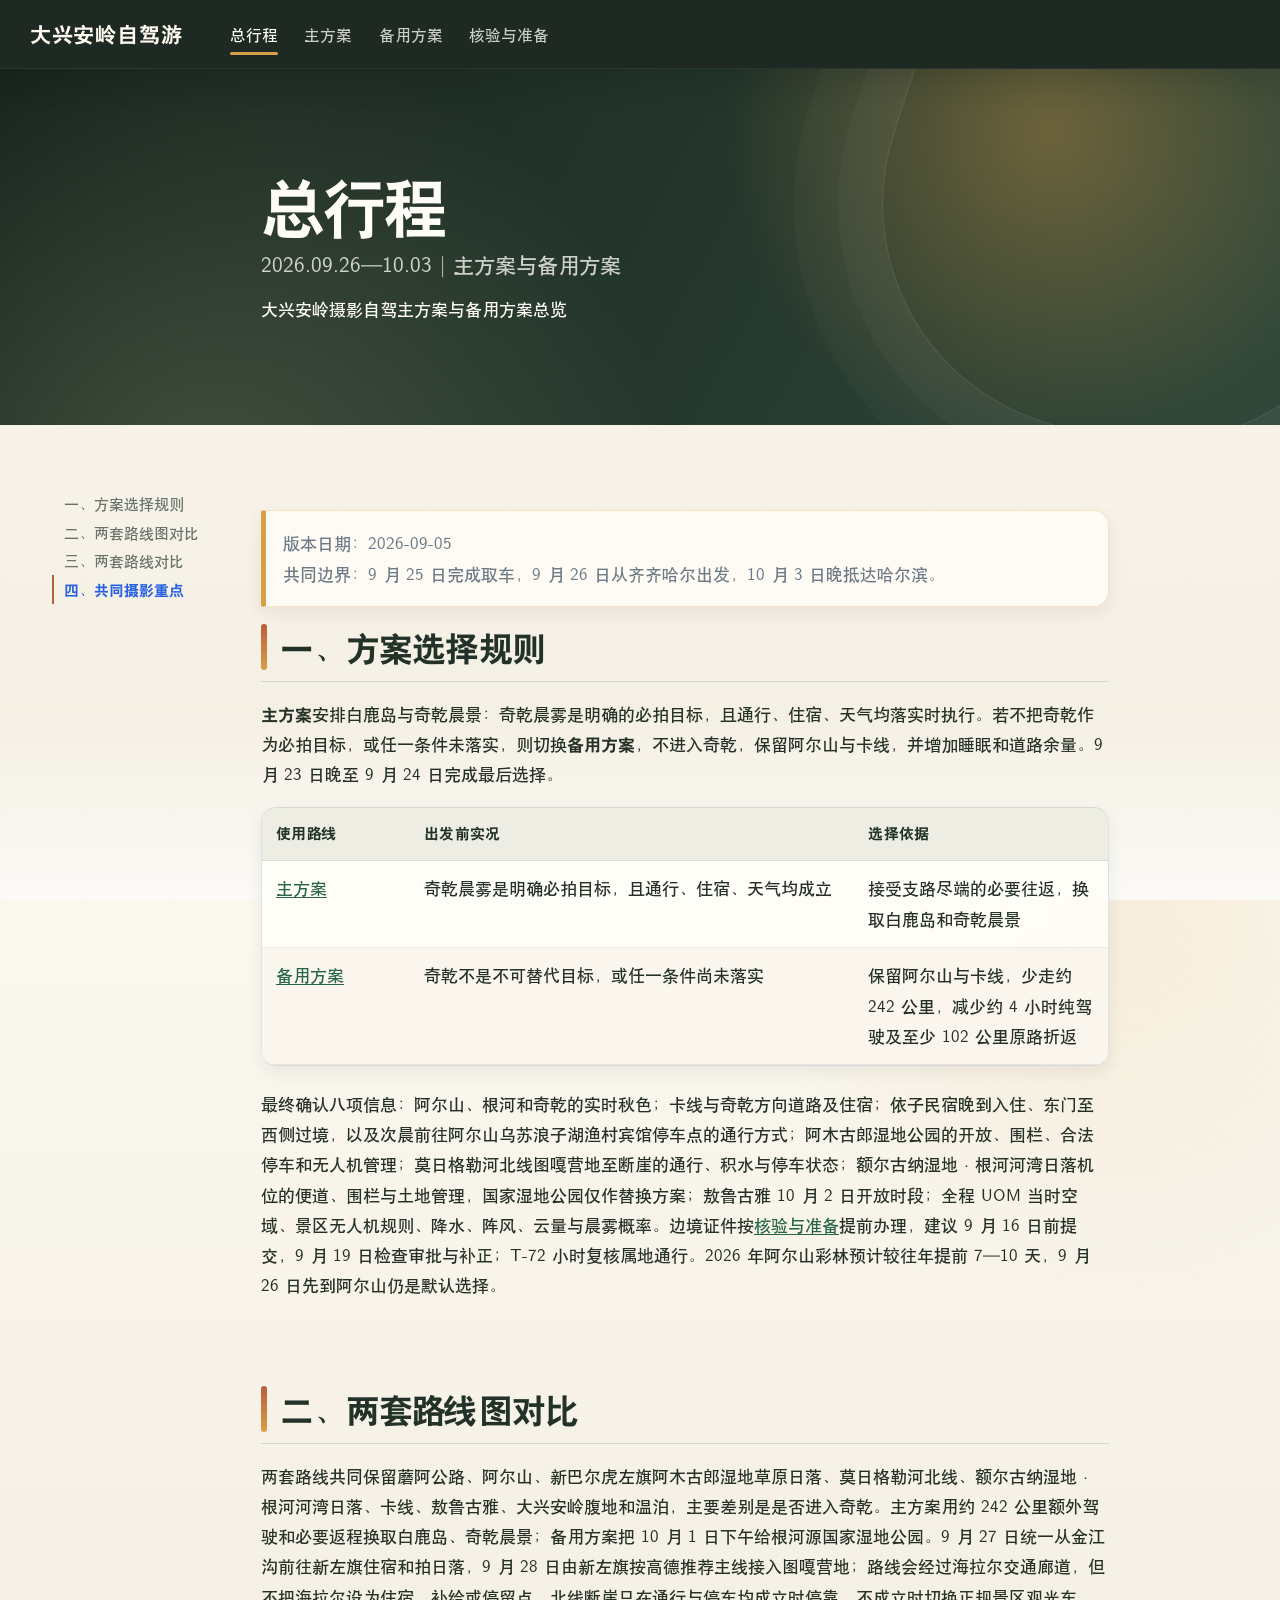
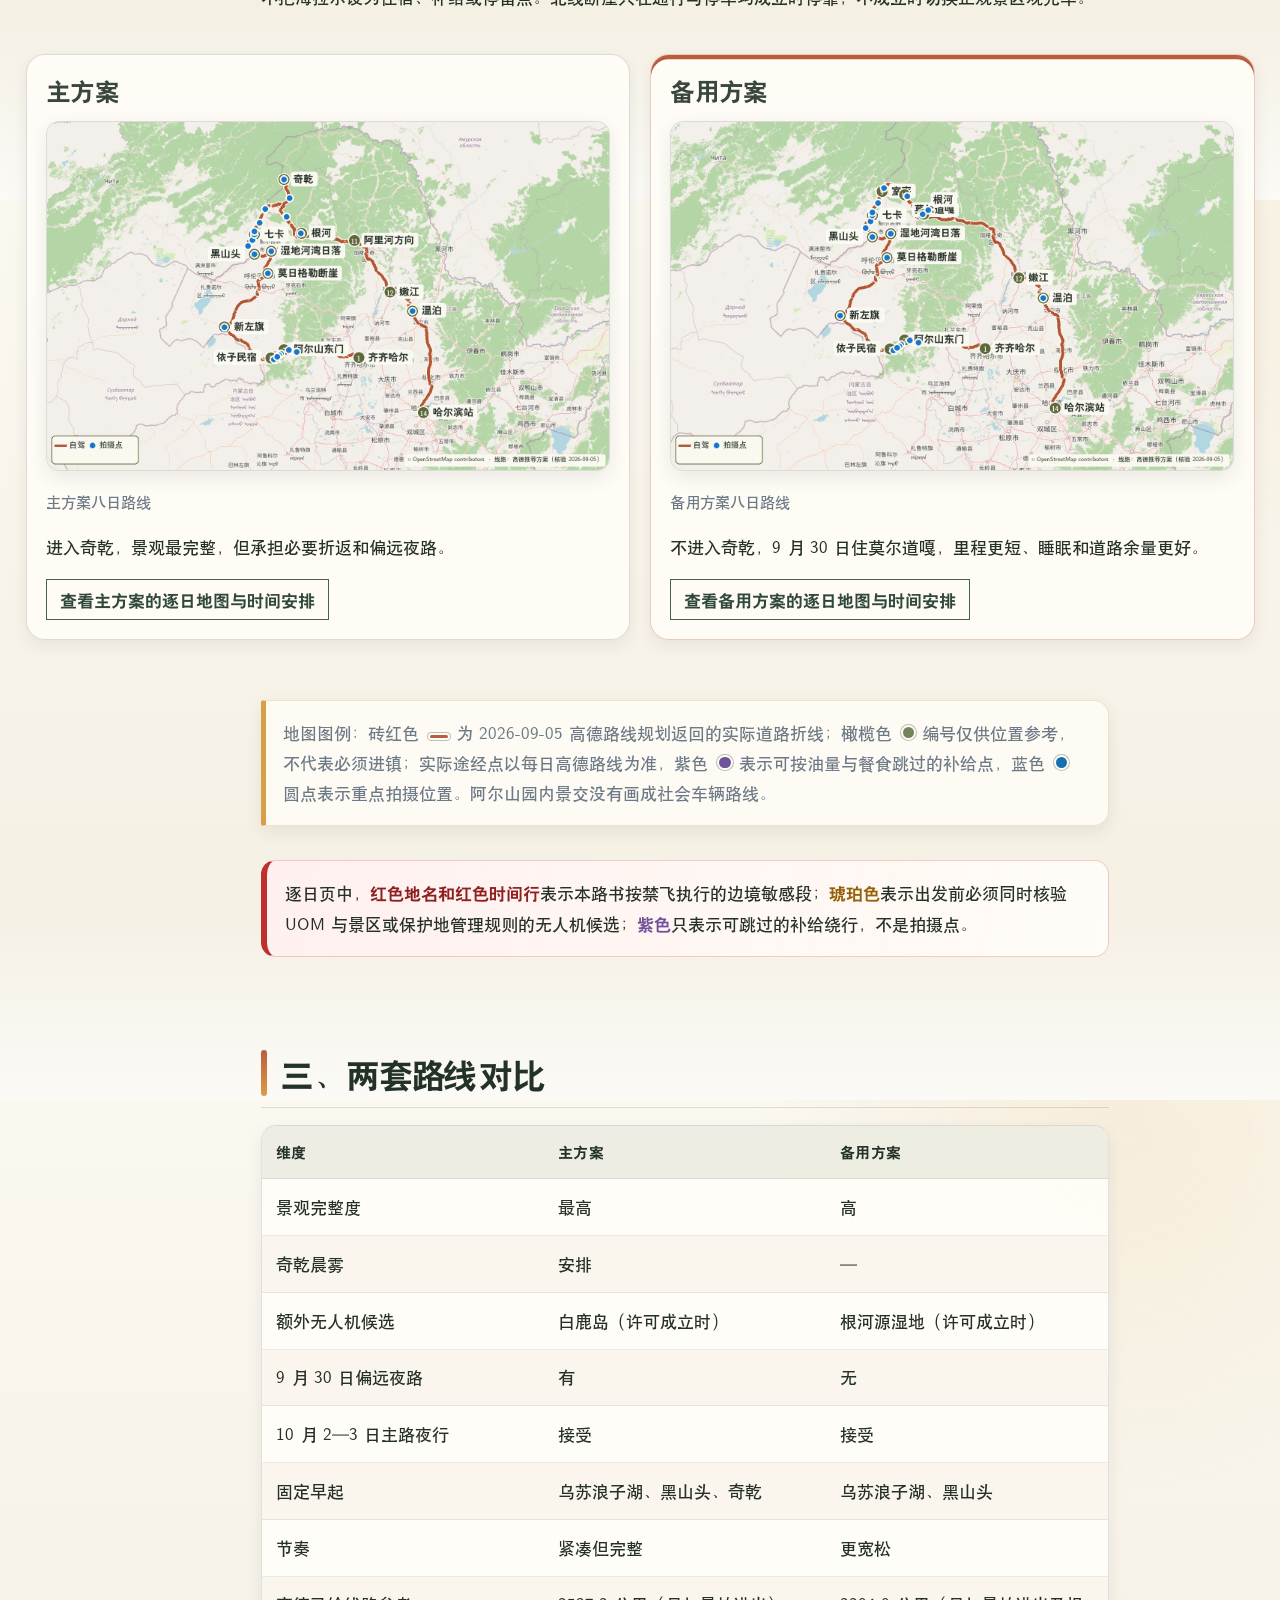
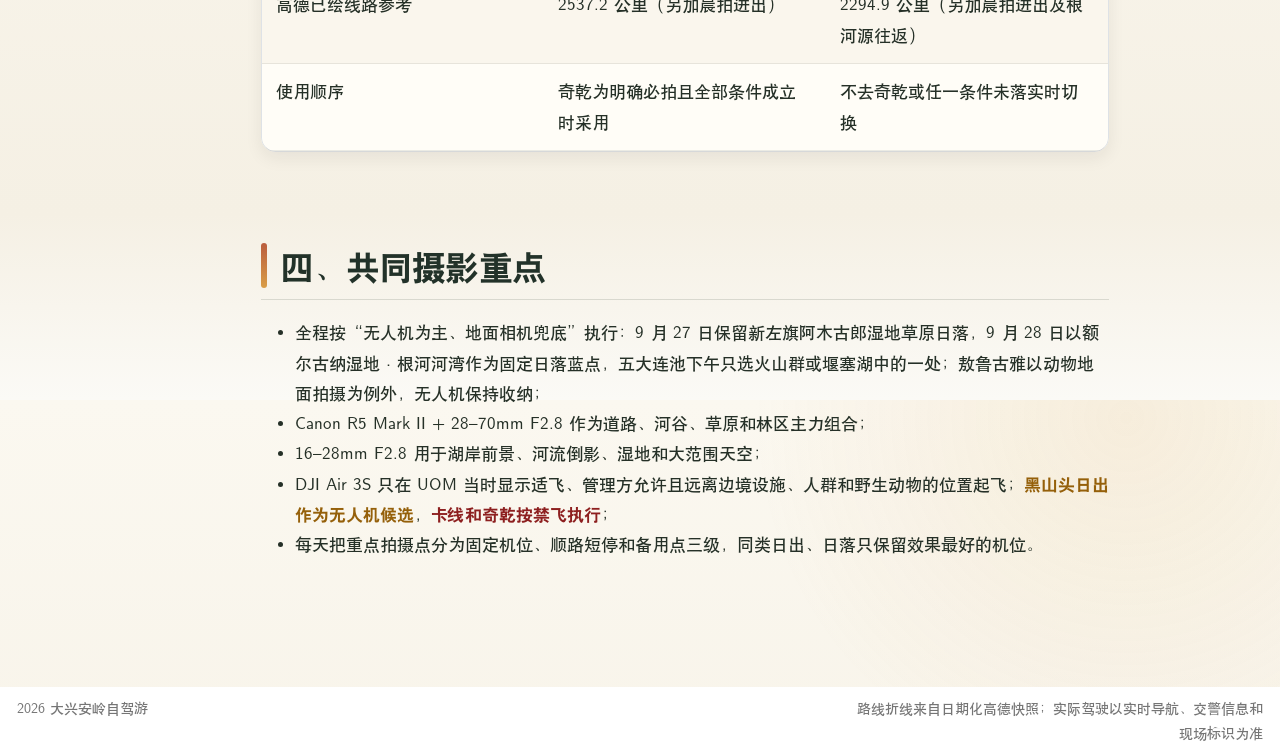
==== index.html @ 59049d79 "Built site for gh-pages" ====
<!DOCTYPE html>
<html xmlns="http://www.w3.org/1999/xhtml" lang="zh-Hans" xml:lang="zh-Hans"><head>

<meta charset="utf-8">
<meta name="generator" content="quarto-1.10.18">

<meta name="viewport" content="width=device-width, initial-scale=1.0, user-scalable=yes">

<meta name="description" content="大兴安岭摄影自驾主方案与备用方案总览">

<title>总行程 – 大兴安岭自驾游</title>
<style>
/* Default styles provided by pandoc.
** See https://pandoc.org/MANUAL.html#variables-for-html for config info.
*/
span.smallcaps{font-variant: small-caps;}
div.columns{display: flex; gap: 1.5em;}
div.column{flex: auto;}
@media screen {
div.columns{gap: min(4vw, 1.5em);}
div.column{overflow-x: auto;}
}
div.hanging-indent{margin-left: 1.5em; text-indent: -1.5em;}
ul.task-list{list-style: none;}
ul.task-list li input[type="checkbox"] {
  width: 0.8em;
  margin: 0 0.8em 0.2em -1em; /* quarto-specific, see https://github.com/quarto-dev/quarto-cli/issues/4556 */ 
  vertical-align: middle;
}
</style>


<script src="site_libs/quarto-nav/quarto-nav.js"></script>
<script src="site_libs/clipboard/clipboard.min.js"></script>
<script src="site_libs/quarto-html/quarto.js" type="module"></script>
<script src="site_libs/quarto-html/tabsets/tabsets.js" type="module"></script>
<script src="site_libs/quarto-html/popper.min.js"></script>
<script src="site_libs/quarto-html/tippy.umd.min.js"></script>
<script src="site_libs/quarto-html/anchor.min.js"></script>
<link href="site_libs/quarto-html/tippy.css" rel="stylesheet">
<link href="site_libs/quarto-html/quarto-syntax-highlighting-64a204ab8560d761af7679ceaba22944.css" rel="stylesheet" id="quarto-text-highlighting-styles">
<script src="site_libs/bootstrap/bootstrap.min.js"></script>
<link href="site_libs/bootstrap/bootstrap-icons.css" rel="stylesheet">
<link href="site_libs/bootstrap/bootstrap-2ed33471b37ec59e775b20449ba690d1.min.css" rel="stylesheet" append-hash="true" id="quarto-bootstrap" data-mode="light">
<script src="site_libs/quarto-contrib/glightbox/glightbox.min.js"></script>
<link href="site_libs/quarto-contrib/glightbox/glightbox.min.css" rel="stylesheet">
<link href="site_libs/quarto-contrib/glightbox/lightbox.css" rel="stylesheet">
<script id="quarto-search-options" type="application/json">{
  "language": {
    "search-no-results-text": "没有结果",
    "search-matching-documents-text": "匹配的文档",
    "search-copy-link-title": "复制搜索链接",
    "search-hide-matches-text": "隐藏其它匹配结果",
    "search-more-match-text": "更多匹配结果",
    "search-more-matches-text": "更多匹配结果",
    "search-clear-button-title": "清除",
    "search-text-placeholder": "",
    "search-detached-cancel-button-title": "取消",
    "search-submit-button-title": "提交",
    "search-label": "搜索"
  }
}</script>
<style>html{ scroll-behavior: smooth; }</style>


<link rel="stylesheet" href="styles.css">
</head>

<body class="floating nav-fixed quarto-light">

<div id="quarto-search-results"></div>
  <header id="quarto-header" class="headroom fixed-top quarto-banner">
    <nav class="navbar navbar-expand-lg " data-bs-theme="dark">
      <div class="navbar-container container-fluid">
      <div class="navbar-brand-container mx-auto">
    <a class="navbar-brand" href="./index.html">
    <span class="navbar-title">大兴安岭自驾游</span>
    </a>
  </div>
          <button class="navbar-toggler" type="button" data-bs-toggle="collapse" data-bs-target="#navbarCollapse" aria-controls="navbarCollapse" role="menu" aria-expanded="false" aria-label="展开或折叠导航栏" onclick="if (window.quartoToggleHeadroom) { window.quartoToggleHeadroom(); }">
  <span class="navbar-toggler-icon"></span>
</button>
          <div class="collapse navbar-collapse" id="navbarCollapse">
            <ul class="navbar-nav navbar-nav-scroll me-auto">
  <li class="nav-item">
    <a class="nav-link active" href="./index.html" aria-current="page"> 
<span class="menu-text">总行程</span></a>
  </li>  
  <li class="nav-item">
    <a class="nav-link" href="./primary.html"> 
<span class="menu-text">主方案</span></a>
  </li>  
  <li class="nav-item">
    <a class="nav-link" href="./option-skip-qiqian.html"> 
<span class="menu-text">备用方案</span></a>
  </li>  
  <li class="nav-item">
    <a class="nav-link" href="./sources.html"> 
<span class="menu-text">核验与准备</span></a>
  </li>  
</ul>
          </div> <!-- /navcollapse -->
            <div class="quarto-navbar-tools">
</div>
      </div> <!-- /container-fluid -->
    </nav>
</header>
<!-- content -->
<header id="title-block-header" class="quarto-title-block default toc-left page-columns page-full">
  <div class="quarto-title-banner page-columns page-full">
    <div class="quarto-title column-body">
      <h1 class="title">总行程</h1>
            <p class="subtitle lead">2026.09.26—10.03｜主方案与备用方案</p>
                  <div>
        <div class="description">
          大兴安岭摄影自驾主方案与备用方案总览
        </div>
      </div>
                </div>
  </div>
    
  
  <div class="quarto-title-meta">

      
    
      
    </div>
    
  
  </header><div id="quarto-content" class="quarto-container page-columns page-rows-contents page-layout-article page-navbar">
<!-- sidebar -->
  <nav id="quarto-sidebar" class="sidebar collapse collapse-horizontal quarto-sidebar-collapse-item sidebar-navigation floating overflow-auto">
    <nav id="TOC" role="doc-toc" class="toc-active">
    <h2 id="toc-title">该页面内容</h2>
   
  <ul class="collapse">
  <li><a href="#一方案选择规则" id="toc-一方案选择规则" class="nav-link active" data-scroll-target="#一方案选择规则">一、方案选择规则</a></li>
  <li><a href="#二两套路线图对比" id="toc-二两套路线图对比" class="nav-link" data-scroll-target="#二两套路线图对比">二、两套路线图对比</a></li>
  <li><a href="#三两套路线对比" id="toc-三两套路线对比" class="nav-link" data-scroll-target="#三两套路线对比">三、两套路线对比</a></li>
  <li><a href="#四共同摄影重点" id="toc-四共同摄影重点" class="nav-link" data-scroll-target="#四共同摄影重点">四、共同摄影重点</a></li>
  </ul>
</nav>
</nav>
<div id="quarto-sidebar-glass" class="quarto-sidebar-collapse-item" data-bs-toggle="collapse" data-bs-target=".quarto-sidebar-collapse-item"></div>
<!-- margin-sidebar -->
    <div id="quarto-margin-sidebar" class="sidebar margin-sidebar zindex-bottom">
    </div>
<!-- main -->
<main class="content quarto-banner-title-block page-columns page-full" id="quarto-document-content">





<blockquote class="blockquote">
<p>版本日期：2026-09-05<br> 共同边界：9 月 25 日完成取车，9 月 26 日从齐齐哈尔出发，10 月 3 日晚抵达哈尔滨。</p>
</blockquote>
<section id="一方案选择规则" class="level2">
<h2 class="anchored" data-anchor-id="一方案选择规则">一、方案选择规则</h2>
<p><strong>主方案</strong>安排白鹿岛与奇乾晨景：奇乾晨雾是明确的必拍目标，且通行、住宿、天气均落实时执行。若不把奇乾作为必拍目标，或任一条件未落实，则切换<strong>备用方案</strong>，不进入奇乾，保留阿尔山与卡线，并增加睡眠和道路余量。9 月 23 日晚至 9 月 24 日完成最后选择。</p>
<div class="table-scroll compact-scroll" aria-label="窄屏以卡片显示的表格" tabindex="0" role="region">
<table class="caption-top table">
<thead>
<tr class="header">
<th>使用路线</th>
<th>出发前实况</th>
<th>选择依据</th>
</tr>
</thead>
<tbody>
<tr class="odd">
<td><div class="cell-label" aria-hidden="true">
使用路线
</div>
<div class="cell-content">
<a href="./primary.html">主方案</a>
</div></td>
<td><div class="cell-label" aria-hidden="true">
出发前实况
</div>
<div class="cell-content">
奇乾晨雾是明确必拍目标，且通行、住宿、天气均成立
</div></td>
<td><div class="cell-label" aria-hidden="true">
选择依据
</div>
<div class="cell-content">
接受支路尽端的必要往返，换取白鹿岛和奇乾晨景
</div></td>
</tr>
<tr class="even">
<td><div class="cell-label" aria-hidden="true">
使用路线
</div>
<div class="cell-content">
<a href="./option-skip-qiqian.html">备用方案</a>
</div></td>
<td><div class="cell-label" aria-hidden="true">
出发前实况
</div>
<div class="cell-content">
奇乾不是不可替代目标，或任一条件尚未落实
</div></td>
<td><div class="cell-label" aria-hidden="true">
选择依据
</div>
<div class="cell-content">
保留阿尔山与卡线，少走约 242 公里，减少约 4 小时纯驾驶及至少 102 公里原路折返
</div></td>
</tr>
</tbody>
</table>
</div>
<p>最终确认八项信息：阿尔山、根河和奇乾的实时秋色；卡线与奇乾方向道路及住宿；依子民宿晚到入住、东门至西侧过境，以及次晨前往阿尔山乌苏浪子湖渔村宾馆停车点的通行方式；阿木古郎湿地公园的开放、围栏、合法停车和无人机管理；莫日格勒河北线图嘎营地至断崖的通行、积水与停车状态；额尔古纳湿地·根河河湾日落机位的便道、围栏与土地管理，国家湿地公园仅作替换方案；敖鲁古雅 10 月 2 日开放时段；全程 UOM 当时空域、景区无人机规则、降水、阵风、云量与晨雾概率。边境证件按<a href="./sources.html#permits">核验与准备</a>提前办理，建议 9 月 16 日前提交，9 月 19 日检查审批与补正；T-72 小时复核属地通行。2026 年阿尔山彩林预计较往年提前 7—10 天，9 月 26 日先到阿尔山仍是默认选择。</p>
</section>
<section id="二两套路线图对比" class="level2 page-columns page-full">
<h2 class="anchored" data-anchor-id="二两套路线图对比">二、两套路线图对比</h2>
<p>两套路线共同保留蘑阿公路、阿尔山、新巴尔虎左旗阿木古郎湿地草原日落、莫日格勒河北线、额尔古纳湿地·根河河湾日落、卡线、敖鲁古雅、大兴安岭腹地和温泊，主要差别是是否进入奇乾。主方案用约 242 公里额外驾驶和必要返程换取白鹿岛、奇乾晨景；备用方案把 10 月 1 日下午给根河源国家湿地公园。9 月 27 日统一从金江沟前往新左旗住宿和拍日落，9 月 28 日由新左旗按高德推荐主线接入图嘎营地；路线会经过海拉尔交通廊道，但不把海拉尔设为住宿、补给或停留点。北线断崖只在通行与停车均成立时停靠，不成立时切换正规景区观光车。</p>
<div class="route-comparison column-page">
<section id="主方案" class="level3 route-card">
<h3 class="anchored" data-anchor-id="主方案">主方案</h3>
<div class="quarto-figure quarto-figure-center">
<figure class="figure">
<p><a href="figures/maps/overview.webp" class="lightbox" data-gallery="quarto-lightbox-gallery-1" title="主方案八日路线"><img src="figures/maps/overview.webp" class="route-map img-fluid figure-img" loading="eager" fetchpriority="high" alt="从齐齐哈尔经蘑阿公路、阿尔山、卡线、奇乾、根河和五大连池到哈尔滨的主方案地图"></a></p>
<figcaption>主方案八日路线</figcaption>
</figure>
</div>
<p>进入奇乾，景观最完整，但承担必要折返和偏远夜路。</p>
<p><a href="./primary.html" class="btn btn-outline-primary">查看主方案的逐日地图与时间安排</a></p>
</section>
<section id="备用方案" class="level3 route-card">
<h3 class="anchored" data-anchor-id="备用方案">备用方案</h3>
<div class="quarto-figure quarto-figure-center">
<figure class="figure">
<p><a href="figures/maps/skip_overview.webp" class="lightbox" data-gallery="quarto-lightbox-gallery-2" title="备用方案八日路线"><img src="figures/maps/skip_overview.webp" class="route-map img-fluid figure-img" loading="eager" alt="从齐齐哈尔经阿尔山、卡线和莫尔道嘎到根河、五大连池及哈尔滨的备用方案地图"></a></p>
<figcaption>备用方案八日路线</figcaption>
</figure>
</div>
<p>不进入奇乾，9 月 30 日住莫尔道嘎，里程更短、睡眠和道路余量更好。</p>
<p><a href="./option-skip-qiqian.html" class="btn btn-outline-primary">查看备用方案的逐日地图与时间安排</a></p>
</section>
</div>
<blockquote class="blockquote">
<p>地图图例：砖红色 <span class="legend-swatch legend-route" aria-label="砖红色路线图标"></span> 为 2026-09-05 高德路线规划返回的实际道路折线；橄榄色 <span class="legend-swatch legend-node" aria-label="橄榄色节点图标"></span> 编号仅供位置参考，不代表必须进镇；实际途经点以每日高德路线为准，紫色 <span class="legend-swatch legend-optional" aria-label="紫色可选补给图标"></span> 表示可按油量与餐食跳过的补给点，蓝色 <span class="legend-swatch legend-photo" aria-label="蓝色拍摄点图标"></span> 圆点表示重点拍摄位置。阿尔山园内景交没有画成社会车辆路线。</p>
</blockquote>
<div class="drone-legend">
<p>逐日页中，<span class="drone-no-fly">红色地名和红色时间行</span>表示本路书按禁飞执行的边境敏感段；<span class="drone-check">琥珀色</span>表示出发前必须同时核验 UOM 与景区或保护地管理规则的无人机候选；<span class="optional-stop">紫色</span>只表示可跳过的补给绕行，不是拍摄点。</p>
</div>
</section>
<section id="三两套路线对比" class="level2">
<h2 class="anchored" data-anchor-id="三两套路线对比">三、两套路线对比</h2>
<div class="table-scroll compact-scroll" aria-label="窄屏以卡片显示的表格" tabindex="0" role="region">
<table class="caption-top table">
<colgroup>
<col style="width: 33%">
<col style="width: 33%">
<col style="width: 33%">
</colgroup>
<thead>
<tr class="header">
<th>维度</th>
<th>主方案</th>
<th>备用方案</th>
</tr>
</thead>
<tbody>
<tr class="odd">
<td data-label="维度"><div class="cell-label" aria-hidden="true">
维度
</div>
<div class="cell-content">
景观完整度
</div></td>
<td data-label="主方案"><div class="cell-label" aria-hidden="true">
主方案
</div>
<div class="cell-content">
最高
</div></td>
<td data-label="备用方案"><div class="cell-label" aria-hidden="true">
备用方案
</div>
<div class="cell-content">
高
</div></td>
</tr>
<tr class="even">
<td data-label="维度"><div class="cell-label" aria-hidden="true">
维度
</div>
<div class="cell-content">
奇乾晨雾
</div></td>
<td data-label="主方案"><div class="cell-label" aria-hidden="true">
主方案
</div>
<div class="cell-content">
安排
</div></td>
<td data-label="备用方案"><div class="cell-label" aria-hidden="true">
备用方案
</div>
<div class="cell-content">
—
</div></td>
</tr>
<tr class="odd">
<td data-label="维度"><div class="cell-label" aria-hidden="true">
维度
</div>
<div class="cell-content">
额外无人机候选
</div></td>
<td data-label="主方案"><div class="cell-label" aria-hidden="true">
主方案
</div>
<div class="cell-content">
白鹿岛（许可成立时）
</div></td>
<td data-label="备用方案"><div class="cell-label" aria-hidden="true">
备用方案
</div>
<div class="cell-content">
根河源湿地（许可成立时）
</div></td>
</tr>
<tr class="even">
<td data-label="维度"><div class="cell-label" aria-hidden="true">
维度
</div>
<div class="cell-content">
9 月 30 日偏远夜路
</div></td>
<td data-label="主方案"><div class="cell-label" aria-hidden="true">
主方案
</div>
<div class="cell-content">
有
</div></td>
<td data-label="备用方案"><div class="cell-label" aria-hidden="true">
备用方案
</div>
<div class="cell-content">
无
</div></td>
</tr>
<tr class="odd">
<td data-label="维度"><div class="cell-label" aria-hidden="true">
维度
</div>
<div class="cell-content">
10 月 2—3 日主路夜行
</div></td>
<td data-label="主方案"><div class="cell-label" aria-hidden="true">
主方案
</div>
<div class="cell-content">
接受
</div></td>
<td data-label="备用方案"><div class="cell-label" aria-hidden="true">
备用方案
</div>
<div class="cell-content">
接受
</div></td>
</tr>
<tr class="even">
<td data-label="维度"><div class="cell-label" aria-hidden="true">
维度
</div>
<div class="cell-content">
固定早起
</div></td>
<td data-label="主方案"><div class="cell-label" aria-hidden="true">
主方案
</div>
<div class="cell-content">
乌苏浪子湖、黑山头、奇乾
</div></td>
<td data-label="备用方案"><div class="cell-label" aria-hidden="true">
备用方案
</div>
<div class="cell-content">
乌苏浪子湖、黑山头
</div></td>
</tr>
<tr class="odd">
<td data-label="维度"><div class="cell-label" aria-hidden="true">
维度
</div>
<div class="cell-content">
节奏
</div></td>
<td data-label="主方案"><div class="cell-label" aria-hidden="true">
主方案
</div>
<div class="cell-content">
紧凑但完整
</div></td>
<td data-label="备用方案"><div class="cell-label" aria-hidden="true">
备用方案
</div>
<div class="cell-content">
更宽松
</div></td>
</tr>
<tr class="even">
<td data-label="维度"><div class="cell-label" aria-hidden="true">
维度
</div>
<div class="cell-content">
高德已绘线路参考
</div></td>
<td data-label="主方案"><div class="cell-label" aria-hidden="true">
主方案
</div>
<div class="cell-content">
2537.2 公里（另加晨拍进出）
</div></td>
<td data-label="备用方案"><div class="cell-label" aria-hidden="true">
备用方案
</div>
<div class="cell-content">
2294.9 公里（另加晨拍进出及根河源往返）
</div></td>
</tr>
<tr class="odd">
<td data-label="维度"><div class="cell-label" aria-hidden="true">
维度
</div>
<div class="cell-content">
使用顺序
</div></td>
<td data-label="主方案"><div class="cell-label" aria-hidden="true">
主方案
</div>
<div class="cell-content">
奇乾为明确必拍且全部条件成立时采用
</div></td>
<td data-label="备用方案"><div class="cell-label" aria-hidden="true">
备用方案
</div>
<div class="cell-content">
不去奇乾或任一条件未落实时切换
</div></td>
</tr>
</tbody>
</table>
</div>
</section>
<section id="四共同摄影重点" class="level2">
<h2 class="anchored" data-anchor-id="四共同摄影重点">四、共同摄影重点</h2>
<ul>
<li>全程按“无人机为主、地面相机兜底”执行：9 月 27 日保留新左旗阿木古郎湿地草原日落，9 月 28 日以额尔古纳湿地·根河河湾作为固定日落蓝点，五大连池下午只选火山群或堰塞湖中的一处；敖鲁古雅以动物地面拍摄为例外，无人机保持收纳；</li>
<li>Canon R5 Mark II + 28–70mm F2.8 作为道路、河谷、草原和林区主力组合；</li>
<li>16–28mm F2.8 用于湖岸前景、河流倒影、湿地和大范围天空；</li>
<li>DJI Air 3S 只在 UOM 当时显示适飞、管理方允许且远离边境设施、人群和野生动物的位置起飞；<span class="drone-check">黑山头日出作为无人机候选</span>，<span class="drone-no-fly">卡线和奇乾按禁飞执行</span>；</li>
<li>每天把重点拍摄点分为固定机位、顺路短停和备用点三级，同类日出、日落只保留效果最好的机位。</li>
</ul>


</section>

<a onclick="window.scrollTo(0, 0); return false;" role="button" id="quarto-back-to-top"><i class="bi bi-arrow-up"></i> 回到顶部</a></main> <!-- /main -->
<script id="quarto-html-after-body" type="application/javascript">
  window.document.addEventListener("DOMContentLoaded", function (event) {
    const icon = "";
    const anchorJS = new window.AnchorJS();
    anchorJS.options = {
      placement: 'right',
      icon: icon
    };
    anchorJS.add('.anchored');
    const isCodeAnnotation = (el) => {
      for (const clz of el.classList) {
        if (clz.startsWith('code-annotation-')) {                     
          return true;
        }
      }
      return false;
    }
    const onCopySuccess = function(e) {
      // button target
      const button = e.trigger;
      // don't keep focus
      button.blur();
      // flash "checked"
      button.classList.add('code-copy-button-checked');
      var currentTitle = button.getAttribute("title");
      button.setAttribute("title", "已复制");
      let tooltip;
      if (window.bootstrap) {
        button.setAttribute("data-bs-toggle", "tooltip");
        button.setAttribute("data-bs-placement", "left");
        button.setAttribute("data-bs-title", "已复制");
        tooltip = new bootstrap.Tooltip(button, 
          { trigger: "manual", 
            customClass: "code-copy-button-tooltip",
            offset: [0, -8]});
        tooltip.show();    
      }
      setTimeout(function() {
        if (tooltip) {
          tooltip.hide();
          button.removeAttribute("data-bs-title");
          button.removeAttribute("data-bs-toggle");
          button.removeAttribute("data-bs-placement");
        }
        button.setAttribute("title", currentTitle);
        button.classList.remove('code-copy-button-checked');
      }, 1000);
      // clear code selection
      e.clearSelection();
    }
    const getTextToCopy = function(trigger) {
      const outerScaffold = trigger.parentElement.cloneNode(true);
      const codeEl = outerScaffold.querySelector('code');
      for (const childEl of codeEl.children) {
        if (isCodeAnnotation(childEl)) {
          childEl.remove();
        }
      }
      return codeEl.innerText;
    }
    const clipboard = new window.ClipboardJS('.code-copy-button:not([data-in-quarto-modal])', {
      text: getTextToCopy
    });
    clipboard.on('success', onCopySuccess);
    if (window.document.getElementById('quarto-embedded-source-code-modal')) {
      const clipboardModal = new window.ClipboardJS('.code-copy-button[data-in-quarto-modal]', {
        text: getTextToCopy,
        container: window.document.getElementById('quarto-embedded-source-code-modal')
      });
      clipboardModal.on('success', onCopySuccess);
    }
      var localhostRegex = new RegExp(/^(?:http|https):\/\/localhost\:?[0-9]*\//);
      var mailtoRegex = new RegExp(/^mailto:/);
        var filterRegex = new RegExp("https:\/\/aliosvictor\.github\.io\/dongbei-roadbook\/");
      var isInternal = (href) => {
          return filterRegex.test(href) || localhostRegex.test(href) || mailtoRegex.test(href);
      }
      // Inspect non-navigation links and adorn them if external
     var links = window.document.querySelectorAll('a[href]:not(.nav-link):not(.navbar-brand):not(.toc-action):not(.sidebar-link):not(.sidebar-item-toggle):not(.pagination-link):not(.no-external):not([aria-hidden]):not(.dropdown-item):not(.quarto-navigation-tool):not(.about-link)');
      for (var i=0; i<links.length; i++) {
        const link = links[i];
        if (!isInternal(link.href)) {
          // undo the damage that might have been done by quarto-nav.js in the case of
          // links that we want to consider external
          if (link.dataset.originalHref !== undefined) {
            link.href = link.dataset.originalHref;
          }
            // target, if specified
            link.setAttribute("target", "_blank");
            if (link.getAttribute("rel") === null) {
              link.setAttribute("rel", "noopener");
            }
        }
      }
    function tippyHover(el, contentFn, onTriggerFn, onUntriggerFn) {
      const config = {
        allowHTML: true,
        maxWidth: 500,
        delay: 100,
        arrow: false,
        appendTo: function(el) {
            return el.parentElement;
        },
        interactive: true,
        interactiveBorder: 10,
        theme: 'quarto',
        placement: 'bottom-start',
      };
      if (contentFn) {
        config.content = contentFn;
      }
      if (onTriggerFn) {
        config.onTrigger = onTriggerFn;
      }
      if (onUntriggerFn) {
        config.onUntrigger = onUntriggerFn;
      }
      window.tippy(el, config); 
    }
    const noterefs = window.document.querySelectorAll('a[role="doc-noteref"]');
    for (var i=0; i<noterefs.length; i++) {
      const ref = noterefs[i];
      tippyHover(ref, function() {
        // use id or data attribute instead here
        let href = ref.getAttribute('data-footnote-href') || ref.getAttribute('href');
        try { href = new URL(href).hash; } catch {}
        const id = href.replace(/^#\/?/, "");
        const note = window.document.getElementById(id);
        if (note) {
          return note.innerHTML;
        } else {
          return "";
        }
      });
    }
    const xrefs = window.document.querySelectorAll('a.quarto-xref');
    const processXRef = (id, note) => {
      // Strip column container classes
      const stripColumnClz = (el) => {
        el.classList.remove("page-full", "page-columns");
        if (el.children) {
          for (const child of el.children) {
            stripColumnClz(child);
          }
        }
      }
      stripColumnClz(note)
      if (id === null || id.startsWith('sec-')) {
        // Special case sections, only their first couple elements
        const container = document.createElement("div");
        if (note.children && note.children.length > 2) {
          container.appendChild(note.children[0].cloneNode(true));
          for (let i = 1; i < note.children.length; i++) {
            const child = note.children[i];
            if (child.tagName === "P" && child.innerText === "") {
              continue;
            } else {
              container.appendChild(child.cloneNode(true));
              break;
            }
          }
          if (window.Quarto?.typesetMath) {
            window.Quarto.typesetMath(container);
          }
          return container.innerHTML
        } else {
          if (window.Quarto?.typesetMath) {
            window.Quarto.typesetMath(note);
          }
          return note.innerHTML;
        }
      } else {
        // Remove any anchor links if they are present
        const anchorLink = note.querySelector('a.anchorjs-link');
        if (anchorLink) {
          anchorLink.remove();
        }
        if (window.Quarto?.typesetMath) {
          window.Quarto.typesetMath(note);
        }
        if (note.classList.contains("callout")) {
          return note.outerHTML;
        } else {
          return note.innerHTML;
        }
      }
    }
    for (var i=0; i<xrefs.length; i++) {
      const xref = xrefs[i];
      tippyHover(xref, undefined, function(instance) {
        instance.disable();
        let url = xref.getAttribute('href');
        let hash = undefined; 
        if (url.startsWith('#')) {
          hash = url;
        } else {
          try { hash = new URL(url).hash; } catch {}
        }
        if (hash) {
          const id = hash.replace(/^#\/?/, "");
          const note = window.document.getElementById(id);
          if (note !== null) {
            try {
              const html = processXRef(id, note.cloneNode(true));
              instance.setContent(html);
            } finally {
              instance.enable();
              instance.show();
            }
          } else {
            // See if we can fetch this
            fetch(url.split('#')[0])
            .then(res => res.text())
            .then(html => {
              const parser = new DOMParser();
              const htmlDoc = parser.parseFromString(html, "text/html");
              const note = htmlDoc.getElementById(id);
              if (note !== null) {
                const html = processXRef(id, note);
                instance.setContent(html);
              } 
            }).finally(() => {
              instance.enable();
              instance.show();
            });
          }
        } else {
          // See if we can fetch a full url (with no hash to target)
          // This is a special case and we should probably do some content thinning / targeting
          fetch(url)
          .then(res => res.text())
          .then(html => {
            const parser = new DOMParser();
            const htmlDoc = parser.parseFromString(html, "text/html");
            const note = htmlDoc.querySelector('main.content');
            if (note !== null) {
              // This should only happen for chapter cross references
              // (since there is no id in the URL)
              // remove the first header
              if (note.children.length > 0 && note.children[0].tagName === "HEADER") {
                note.children[0].remove();
              }
              const html = processXRef(null, note);
              instance.setContent(html);
            } 
          }).finally(() => {
            instance.enable();
            instance.show();
          });
        }
      }, function(instance) {
      });
    }
        let selectedAnnoteEl;
        const selectorForAnnotation = ( cell, annotation) => {
          let cellAttr = 'data-code-cell="' + cell + '"';
          let lineAttr = 'data-code-annotation="' +  annotation + '"';
          const selector = 'span[' + cellAttr + '][' + lineAttr + ']';
          return selector;
        }
        const selectCodeLines = (annoteEl) => {
          const doc = window.document;
          const targetCell = annoteEl.getAttribute("data-target-cell");
          const targetAnnotation = annoteEl.getAttribute("data-target-annotation");
          const annoteSpan = window.document.querySelector(selectorForAnnotation(targetCell, targetAnnotation));
          const lines = annoteSpan.getAttribute("data-code-lines").split(",");
          const lineIds = lines.map((line) => {
            return targetCell + "-" + line;
          })
          let top = null;
          let height = null;
          let parent = null;
          if (lineIds.length > 0) {
              //compute the position of the single el (top and bottom and make a div)
              const el = window.document.getElementById(lineIds[0]);
              top = el.offsetTop;
              height = el.offsetHeight;
              parent = el.parentElement.parentElement;
            if (lineIds.length > 1) {
              const lastEl = window.document.getElementById(lineIds[lineIds.length - 1]);
              const bottom = lastEl.offsetTop + lastEl.offsetHeight;
              height = bottom - top;
            }
            if (top !== null && height !== null && parent !== null) {
              // cook up a div (if necessary) and position it 
              let div = window.document.getElementById("code-annotation-line-highlight");
              if (div === null) {
                div = window.document.createElement("div");
                div.setAttribute("id", "code-annotation-line-highlight");
                div.style.position = 'absolute';
                parent.appendChild(div);
              }
              div.style.top = top - 2 + "px";
              div.style.height = height + 4 + "px";
              div.style.left = 0;
              let gutterDiv = window.document.getElementById("code-annotation-line-highlight-gutter");
              if (gutterDiv === null) {
                gutterDiv = window.document.createElement("div");
                gutterDiv.setAttribute("id", "code-annotation-line-highlight-gutter");
                gutterDiv.style.position = 'absolute';
                const codeCell = window.document.getElementById(targetCell);
                const gutter = codeCell.querySelector('.code-annotation-gutter');
                gutter.appendChild(gutterDiv);
              }
              gutterDiv.style.top = top - 2 + "px";
              gutterDiv.style.height = height + 4 + "px";
            }
            selectedAnnoteEl = annoteEl;
          }
        };
        const unselectCodeLines = () => {
          const elementsIds = ["code-annotation-line-highlight", "code-annotation-line-highlight-gutter"];
          elementsIds.forEach((elId) => {
            const div = window.document.getElementById(elId);
            if (div) {
              div.remove();
            }
          });
          selectedAnnoteEl = undefined;
        };
          // Handle positioning of the toggle
      window.addEventListener(
        "resize",
        throttle(() => {
          elRect = undefined;
          if (selectedAnnoteEl) {
            selectCodeLines(selectedAnnoteEl);
          }
        }, 10)
      );
      function throttle(fn, ms) {
      let throttle = false;
      let timer;
        return (...args) => {
          if(!throttle) { // first call gets through
              fn.apply(this, args);
              throttle = true;
          } else { // all the others get throttled
              if(timer) clearTimeout(timer); // cancel #2
              timer = setTimeout(() => {
                fn.apply(this, args);
                timer = throttle = false;
              }, ms);
          }
        };
      }
        // Attach click handler to the DT
        const annoteDls = window.document.querySelectorAll('dt[data-target-cell]');
        for (const annoteDlNode of annoteDls) {
          annoteDlNode.addEventListener('click', (event) => {
            const clickedEl = event.target;
            if (clickedEl !== selectedAnnoteEl) {
              unselectCodeLines();
              const activeEl = window.document.querySelector('dt[data-target-cell].code-annotation-active');
              if (activeEl) {
                activeEl.classList.remove('code-annotation-active');
              }
              selectCodeLines(clickedEl);
              clickedEl.classList.add('code-annotation-active');
            } else {
              // Unselect the line
              unselectCodeLines();
              clickedEl.classList.remove('code-annotation-active');
            }
          });
        }
    const findCites = (el) => {
      const parentEl = el.parentElement;
      if (parentEl) {
        const cites = parentEl.dataset.cites;
        if (cites) {
          return {
            el,
            cites: cites.split(' ')
          };
        } else {
          return findCites(el.parentElement)
        }
      } else {
        return undefined;
      }
    };
    var bibliorefs = window.document.querySelectorAll('a[role="doc-biblioref"]');
    for (var i=0; i<bibliorefs.length; i++) {
      const ref = bibliorefs[i];
      const citeInfo = findCites(ref);
      if (citeInfo) {
        tippyHover(citeInfo.el, function() {
          var popup = window.document.createElement('div');
          citeInfo.cites.forEach(function(cite) {
            var citeDiv = window.document.createElement('div');
            citeDiv.classList.add('hanging-indent');
            citeDiv.classList.add('csl-entry');
            var biblioDiv = window.document.getElementById('ref-' + cite);
            if (biblioDiv) {
              citeDiv.innerHTML = biblioDiv.innerHTML;
            }
            popup.appendChild(citeDiv);
          });
          return popup.innerHTML;
        });
      }
    }
  });
  </script>
</div> <!-- /content -->
<footer class="footer">
  <div class="nav-footer">
    <div class="nav-footer-left">
<p>2026 大兴安岭自驾游</p>
</div>   
    <div class="nav-footer-center">
      &nbsp;
    </div>
    <div class="nav-footer-right">
<p>路线折线来自日期化高德快照；实际驾驶以实时导航、交警信息和现场标识为准</p>
</div>
  </div>
</footer>
<script>var lightboxQuarto = GLightbox({"closeEffect":"zoom","descPosition":"bottom","loop":false,"openEffect":"zoom","selector":".lightbox"});
(function() {
  let previousOnload = window.onload;
  window.onload = () => {
    if (previousOnload) {
      previousOnload();
    }
    lightboxQuarto.on('slide_before_load', (data) => {
      const { slideIndex, slideNode, slideConfig, player, trigger } = data;
      const href = trigger.getAttribute('href');
      if (href !== null) {
        const imgEl = window.document.querySelector(`a[href="${href}"] img`);
        if (imgEl !== null) {
          const srcAttr = imgEl.getAttribute("src");
          if (srcAttr && srcAttr.startsWith("data:")) {
            slideConfig.href = srcAttr;
          }
        }
      } 
    });
  
    lightboxQuarto.on('slide_after_load', (data) => {
      const { slideIndex, slideNode, slideConfig, player, trigger } = data;
      if (window.Quarto?.typesetMath) {
        window.Quarto.typesetMath(slideNode);
      }
    });
  
  };
  
})();
          </script>




<script src="site_libs/quarto-html/zenscroll-min.js"></script>
</body></html>
---- site_libs/quarto-html/tippy.css ----
.tippy-box[data-animation=fade][data-state=hidden]{opacity:0}[data-tippy-root]{max-width:calc(100vw - 10px)}.tippy-box{position:relative;background-color:#333;color:#fff;border-radius:4px;font-size:14px;line-height:1.4;white-space:normal;outline:0;transition-property:transform,visibility,opacity}.tippy-box[data-placement^=top]>.tippy-arrow{bottom:0}.tippy-box[data-placement^=top]>.tippy-arrow:before{bottom:-7px;left:0;border-width:8px 8px 0;border-top-color:initial;transform-origin:center top}.tippy-box[data-placement^=bottom]>.tippy-arrow{top:0}.tippy-box[data-placement^=bottom]>.tippy-arrow:before{top:-7px;left:0;border-width:0 8px 8px;border-bottom-color:initial;transform-origin:center bottom}.tippy-box[data-placement^=left]>.tippy-arrow{right:0}.tippy-box[data-placement^=left]>.tippy-arrow:before{border-width:8px 0 8px 8px;border-left-color:initial;right:-7px;transform-origin:center left}.tippy-box[data-placement^=right]>.tippy-arrow{left:0}.tippy-box[data-placement^=right]>.tippy-arrow:before{left:-7px;border-width:8px 8px 8px 0;border-right-color:initial;transform-origin:center right}.tippy-box[data-inertia][data-state=visible]{transition-timing-function:cubic-bezier(.54,1.5,.38,1.11)}.tippy-arrow{width:16px;height:16px;color:#333}.tippy-arrow:before{content:"";position:absolute;border-color:transparent;border-style:solid}.tippy-content{position:relative;padding:5px 9px;z-index:1}
---- site_libs/quarto-html/quarto-syntax-highlighting-64a204ab8560d761af7679ceaba22944.css ----
/* quarto syntax highlight colors */
:root {
  --quarto-hl-ot-color: #003B4F;
  --quarto-hl-at-color: #657422;
  --quarto-hl-ss-color: #20794D;
  --quarto-hl-an-color: #5E5E5E;
  --quarto-hl-fu-color: #4758AB;
  --quarto-hl-st-color: #20794D;
  --quarto-hl-cf-color: #003B4F;
  --quarto-hl-op-color: #5E5E5E;
  --quarto-hl-er-color: #AD0000;
  --quarto-hl-bn-color: #AD0000;
  --quarto-hl-al-color: #AD0000;
  --quarto-hl-va-color: #111111;
  --quarto-hl-bu-color: inherit;
  --quarto-hl-ex-color: inherit;
  --quarto-hl-pp-color: #AD0000;
  --quarto-hl-in-color: #5E5E5E;
  --quarto-hl-vs-color: #20794D;
  --quarto-hl-wa-color: #5E5E5E;
  --quarto-hl-do-color: #5E5E5E;
  --quarto-hl-im-color: #00769E;
  --quarto-hl-ch-color: #20794D;
  --quarto-hl-dt-color: #AD0000;
  --quarto-hl-fl-color: #AD0000;
  --quarto-hl-co-color: #5E5E5E;
  --quarto-hl-cv-color: #5E5E5E;
  --quarto-hl-cn-color: #8f5902;
  --quarto-hl-sc-color: #5E5E5E;
  --quarto-hl-dv-color: #AD0000;
  --quarto-hl-kw-color: #003B4F;
}

/* other quarto variables */
:root {
  --quarto-font-monospace: SFMono-Regular, Menlo, Monaco, Consolas, "Liberation Mono", "Courier New", monospace;
}

/* syntax highlight based on Pandoc's rules */
pre > code.sourceCode > span {
  color: #003B4F;
}

code.sourceCode > span {
  color: #003B4F;
}

div.sourceCode,
div.sourceCode pre.sourceCode {
  color: #003B4F;
}

/* Normal */
code span {
  color: #003B4F;
}

/* Alert */
code span.al {
  color: #AD0000;
  font-style: inherit;
}

/* Annotation */
code span.an {
  color: #5E5E5E;
  font-style: inherit;
}

/* Attribute */
code span.at {
  color: #657422;
  font-style: inherit;
}

/* BaseN */
code span.bn {
  color: #AD0000;
  font-style: inherit;
}

/* BuiltIn */
code span.bu {
  font-style: inherit;
}

/* ControlFlow */
code span.cf {
  color: #003B4F;
  font-weight: bold;
  font-style: inherit;
}

/* Char */
code span.ch {
  color: #20794D;
  font-style: inherit;
}

/* Constant */
code span.cn {
  color: #8f5902;
  font-style: inherit;
}

/* Comment */
code span.co {
  color: #5E5E5E;
  font-style: inherit;
}

/* CommentVar */
code span.cv {
  color: #5E5E5E;
  font-style: italic;
}

/* Documentation */
code span.do {
  color: #5E5E5E;
  font-style: italic;
}

/* DataType */
code span.dt {
  color: #AD0000;
  font-style: inherit;
}

/* DecVal */
code span.dv {
  color: #AD0000;
  font-style: inherit;
}

/* Error */
code span.er {
  color: #AD0000;
  font-style: inherit;
}

/* Extension */
code span.ex {
  font-style: inherit;
}

/* Float */
code span.fl {
  color: #AD0000;
  font-style: inherit;
}

/* Function */
code span.fu {
  color: #4758AB;
  font-style: inherit;
}

/* Import */
code span.im {
  color: #00769E;
  font-style: inherit;
}

/* Information */
code span.in {
  color: #5E5E5E;
  font-style: inherit;
}

/* Keyword */
code span.kw {
  color: #003B4F;
  font-weight: bold;
  font-style: inherit;
}

/* Operator */
code span.op {
  color: #5E5E5E;
  font-style: inherit;
}

/* Other */
code span.ot {
  color: #003B4F;
  font-style: inherit;
}

/* Preprocessor */
code span.pp {
  color: #AD0000;
  font-style: inherit;
}

/* SpecialChar */
code span.sc {
  color: #5E5E5E;
  font-style: inherit;
}

/* SpecialString */
code span.ss {
  color: #20794D;
  font-style: inherit;
}

/* String */
code span.st {
  color: #20794D;
  font-style: inherit;
}

/* Variable */
code span.va {
  color: #111111;
  font-style: inherit;
}

/* VerbatimString */
code span.vs {
  color: #20794D;
  font-style: inherit;
}

/* Warning */
code span.wa {
  color: #5E5E5E;
  font-style: italic;
}

.prevent-inlining {
  content: "</";
}

/*# sourceMappingURL=9d8d5bb603a83b8298b89080a598c93b.css.map */
---- styles.css ----
@font-face {
  font-family: "Roadbook Hei";
  src: url("assets/fonts/web/FandolHei-Roadbook-Regular.woff2") format("woff2");
  font-weight: 400 600;
  font-style: normal;
  font-display: swap;
}

@font-face {
  font-family: "Roadbook Hei";
  src: url("assets/fonts/web/FandolHei-Roadbook-Bold.woff2") format("woff2");
  font-weight: 700 900;
  font-style: normal;
  font-display: swap;
}

:root {
  --forest-950: #17231c;
  --forest-900: #223229;
  --forest-800: #30483a;
  --forest-700: #46634f;
  --moss: #75845a;
  --lichen: #aab68a;
  --rust: #ba5d3d;
  --rust-dark: #8b3f28;
  --amber: #d99e48;
  --paper: #f5f0e4;
  --paper-deep: #e9e0cf;
  --surface: #fffdf8;
  --ink: #253027;
  --muted: #687169;
  --line: rgba(34, 50, 41, 0.14);
  --photo-blue: #176fb0;
  --photo-blue-soft: #e8f3fb;
  --photo-blue-ink: #104c78;
  --no-fly: #bd3030;
  --no-fly-soft: #fff0ef;
  --no-fly-dark: #8d1f1f;
  --drone-check: #95600a;
  --drone-check-soft: #fff5da;
  --optional-stop: #72529a;
  --optional-stop-soft: #f3eef9;
  --shadow-sm: 0 0.35rem 1rem rgba(23, 35, 28, 0.07);
  --shadow-md: 0 1rem 2.8rem rgba(23, 35, 28, 0.12);
}

html {
  scroll-padding-top: 5.2rem;
}

body {
  background:
    radial-gradient(circle at 88% 2%, rgba(217, 158, 72, 0.12), transparent 22rem),
    linear-gradient(180deg, #fbf8f0 0, var(--paper) 42rem, #fbfaf6 100%);
  color: var(--ink);
  font-family: "Roadbook Hei", "Noto Sans SC", "Microsoft YaHei", "PingFang SC", system-ui, sans-serif;
  font-size: 1rem;
  line-height: 1.78;
}

body::before {
  position: fixed;
  inset: 0;
  z-index: -1;
  pointer-events: none;
  content: "";
  opacity: 0.25;
  background-image:
    linear-gradient(rgba(48, 72, 58, 0.025) 1px, transparent 1px),
    linear-gradient(90deg, rgba(48, 72, 58, 0.025) 1px, transparent 1px);
  background-size: 2.5rem 2.5rem;
}

a {
  color: #286448;
  text-decoration-thickness: 0.08em;
  text-underline-offset: 0.18em;
}

a:hover {
  color: var(--rust-dark);
}

.navbar {
  min-height: 4rem;
  border-bottom: 1px solid rgba(255, 255, 255, 0.08);
  background: rgba(23, 35, 28, 0.97) !important;
  box-shadow: 0 0.5rem 1.8rem rgba(17, 27, 21, 0.22);
  backdrop-filter: blur(14px);
}

.navbar .navbar-container {
  flex-wrap: nowrap;
  gap: 1rem;
  overflow: hidden;
}

.navbar-brand-container {
  flex: 0 0 auto;
  margin-inline: 0 !important;
}

.navbar-brand {
  font-weight: 760;
  letter-spacing: 0.04em;
}

#navbarCollapse {
  display: flex !important;
  flex: 1 1 auto;
  width: auto !important;
  min-width: 0;
  overflow-x: auto;
  scrollbar-width: none;
}

#navbarCollapse::-webkit-scrollbar {
  display: none;
}

.navbar-nav-scroll,
#navbarCollapse .navbar-nav {
  flex-direction: row !important;
  flex-wrap: nowrap;
  max-height: none;
  overflow: visible;
}

.navbar .nav-link {
  position: relative;
  padding: 0.65rem 0.78rem !important;
  color: rgba(255, 253, 248, 0.78) !important;
  font-size: 0.92rem;
  white-space: nowrap;
}

.navbar .nav-link.active,
.navbar .nav-link:hover {
  color: #fffdf8 !important;
}

.navbar .nav-link.active::after {
  position: absolute;
  right: 0.78rem;
  bottom: 0.25rem;
  left: 0.78rem;
  height: 0.16rem;
  border-radius: 999px;
  background: var(--amber);
  content: "";
}

.navbar-toggler,
#quarto-search,
.quarto-navbar-tools {
  display: none !important;
}

.quarto-title-block .quarto-title-banner {
  position: relative;
  display: flex;
  min-height: 18.75rem;
  overflow: hidden;
  align-items: center;
  padding-block: clamp(2.8rem, 5.5vw, 4.5rem);
  color: #fffdf8;
  background:
    radial-gradient(circle at 82% 18%, rgba(217, 158, 72, 0.38), transparent 19rem),
    radial-gradient(circle at 15% 118%, rgba(170, 182, 138, 0.25), transparent 28rem),
    linear-gradient(118deg, var(--forest-950), var(--forest-800));
}

.quarto-title-block .quarto-title-banner > .quarto-container {
  width: 100%;
}

/* Use one desktop masthead proportion on every navigation page. The two plan
   titles wrap to two lines, so the shorter overview and verification titles
   share their height instead of making the site jump between tabs. */
@media (min-width: 851px) {
  .quarto-title-block .quarto-title-banner {
    height: 21rem;
    min-height: 21rem;
    padding-block: 3.5rem;
  }
}

.quarto-title-block .quarto-title-banner::after {
  position: absolute;
  top: -8rem;
  right: -7rem;
  width: 30rem;
  height: 30rem;
  border: 1px solid rgba(255, 255, 255, 0.12);
  border-radius: 45% 55% 52% 48%;
  content: "";
  transform: rotate(18deg);
  box-shadow:
    0 0 0 2.6rem rgba(255, 255, 255, 0.025),
    0 0 0 5.2rem rgba(255, 255, 255, 0.02);
}

.quarto-title-block .quarto-title-banner h1.title {
  position: relative;
  z-index: 1;
  max-width: 12em;
  color: #fffdf8;
  font-size: clamp(2rem, 5vw, 3.8rem);
  font-weight: 820;
  line-height: 1.12;
  letter-spacing: -0.045em;
  text-wrap: balance;
}

.quarto-title-block .subtitle,
.quarto-title-meta {
  position: relative;
  z-index: 1;
  max-width: 52rem;
  color: rgba(255, 253, 248, 0.78);
  font-size: clamp(1rem, 2vw, 1.25rem);
}

#quarto-content main.content {
  max-width: none;
  padding-bottom: 2rem;
}

h1,
h2,
h3 {
  color: var(--forest-900);
  font-weight: 780;
  letter-spacing: -0.025em;
}

h2 {
  display: flex;
  align-items: center;
  gap: 0.75rem;
  margin-top: 4rem;
  padding-bottom: 0.65rem;
  border-bottom: 1px solid var(--line);
  font-size: clamp(1.45rem, 3vw, 2rem);
}

h2::before {
  width: 0.35rem;
  height: 1.35em;
  flex: 0 0 auto;
  border-radius: 999px;
  background: linear-gradient(var(--rust), var(--amber));
  content: "";
}

h3 {
  margin-top: 2.7rem;
  font-size: clamp(1.12rem, 2vw, 1.45rem);
}

section:has(> h3[id^="day-"]),
section:has(> h3[id^="skip-day-"]) {
  margin-block: 3.8rem;
  padding-top: 0.1rem;
}

h3[id^="day-"],
h3[id^="skip-day-"] {
  position: relative;
  margin: 0 0 1.2rem;
  padding: 1.05rem 1.25rem 1.05rem 4.4rem;
  border: 1px solid rgba(48, 72, 58, 0.18);
  border-radius: 1rem;
  background: linear-gradient(105deg, rgba(255, 253, 248, 0.98), rgba(233, 224, 207, 0.62));
  box-shadow: var(--shadow-sm);
}

h3[id^="day-"]::before,
h3[id^="skip-day-"]::before {
  position: absolute;
  top: 50%;
  left: 1rem;
  display: grid;
  width: 2.55rem;
  height: 2.55rem;
  place-items: center;
  border-radius: 0.78rem;
  color: #fffdf8;
  background: var(--forest-800);
  content: "D";
  font-size: 0.9rem;
  font-weight: 800;
  letter-spacing: 0.08em;
  transform: translateY(-50%);
}

blockquote {
  margin: 1.2rem 0 1.6rem;
  padding: 1rem 1.15rem;
  border: 1px solid rgba(217, 158, 72, 0.28);
  border-left: 0.35rem solid var(--amber);
  border-radius: 0.15rem 0.9rem 0.9rem 0.15rem;
  color: var(--forest-900);
  background: rgba(255, 253, 248, 0.82);
  box-shadow: var(--shadow-sm);
}

blockquote p:last-child,
.drone-legend p:last-child,
.daily-nav p:last-child {
  margin-bottom: 0;
}

.trip-pulse {
  display: grid;
  grid-template-columns: repeat(4, minmax(0, 1fr));
  gap: 1rem;
  margin: 1.3rem 0 2.4rem;
}

.trip-pulse__item {
  min-width: 0;
  padding: 1rem 1.05rem;
  border: 1px solid var(--line);
  border-radius: 0.9rem;
  color: var(--muted);
  background: rgba(255, 253, 248, 0.84);
  box-shadow: var(--shadow-sm);
  font-size: 0.88rem;
  line-height: 1.5;
}

.trip-pulse__item strong {
  display: block;
  margin-bottom: 0.18rem;
  color: var(--forest-900);
  font-size: 1.08rem;
}

.route-map {
  display: block;
  width: min(100%, 70rem);
  height: auto;
  margin: 1.15rem auto 2rem;
  border: 1px solid rgba(34, 50, 41, 0.16);
  border-radius: 1.15rem;
  background: var(--surface);
  box-shadow: var(--shadow-md);
}

.quarto-figure-center > figure:has(.route-map) {
  display: block;
  width: min(100%, 70rem);
  max-width: 100%;
  margin-inline: auto;
}

.quarto-figure-center > figure:has(.route-map) > p {
  margin: 0;
}

.quarto-figure-center > figure:has(.route-map) .route-map {
  width: 100%;
  max-width: 100%;
}

.route-comparison {
  display: grid;
  grid-template-columns: repeat(2, minmax(0, 1fr));
  gap: 1.15rem;
  margin-block: 1.5rem 2.3rem;
}

.route-card {
  display: flex;
  flex-direction: column;
  min-width: 0;
  padding: 1.15rem;
  border: 1px solid rgba(48, 72, 58, 0.18);
  border-radius: 1.1rem;
  background: rgba(255, 253, 248, 0.9);
  box-shadow: var(--shadow-sm);
}

.route-card:nth-child(2) {
  border-color: rgba(186, 93, 61, 0.3);
  box-shadow: inset 0 0.25rem var(--rust), var(--shadow-sm);
}

.route-card h3 {
  margin: 0 0 0.4rem;
  padding: 0;
  border: 0;
  background: none;
}

.route-card .route-map {
  width: 100%;
  margin: 0.55rem 0 1rem;
  border-radius: 0.8rem;
  box-shadow: 0 0.4rem 1.2rem rgba(23, 35, 28, 0.09);
}

.route-card p:last-child {
  margin-top: auto;
  margin-bottom: 0;
}

.btn-outline-primary {
  border-color: var(--forest-700);
  color: var(--forest-800);
  font-weight: 700;
}

.btn-outline-primary:hover {
  border-color: var(--forest-800);
  background: var(--forest-800);
}

.route-strip {
  margin: 1.4rem 0 2.5rem;
}

.route-strip > p {
  display: grid;
  grid-template-columns: repeat(4, minmax(0, 1fr));
  gap: 0.65rem;
  margin: 0;
}

.route-strip a {
  display: flex;
  min-height: 4.3rem;
  align-items: center;
  padding: 0.72rem 0.82rem;
  border: 1px solid var(--line);
  border-radius: 0.8rem;
  color: var(--forest-900);
  background: rgba(255, 253, 248, 0.82);
  box-shadow: var(--shadow-sm);
  font-size: 0.86rem;
  font-weight: 700;
  line-height: 1.4;
  text-decoration: none;
}

.route-strip a:hover {
  border-color: rgba(186, 93, 61, 0.48);
  color: var(--rust-dark);
  transform: translateY(-2px);
}

.sidebar #toc-title {
  display: none;
}

#quarto-sidebar,
#quarto-sidebar.sidebar-navigation,
#quarto-sidebar #TOC,
#quarto-sidebar #TOC > ul {
  border: 0 !important;
  background: transparent !important;
  box-shadow: none !important;
}

#quarto-sidebar #TOC {
  padding-inline: 0;
}

#quarto-sidebar .nav-link {
  padding-block: 0.2rem;
  border-left: 2px solid transparent;
  color: var(--muted);
  font-size: 0.88rem;
  line-height: 1.45;
}

#quarto-sidebar .nav-link.active {
  border-left-color: var(--rust);
  color: var(--forest-900);
  font-weight: 700;
}

.legend-swatch {
  display: inline-block;
  width: 0.9em;
  height: 0.9em;
  margin-left: 0.2em;
  vertical-align: -0.08em;
  border: 2px solid #fffdf8;
  box-shadow: 0 0 0 1px rgba(34, 50, 41, 0.3);
}

.legend-route {
  width: 1.25em;
  height: 0.42em;
  border-radius: 999px;
  background: var(--rust);
}

.legend-transfer {
  width: 1.25em;
  height: 0.42em;
  border: 0;
  box-shadow: none;
  background: repeating-linear-gradient(90deg, #9d7929 0 0.38em, transparent 0.38em 0.58em);
}

.legend-node {
  border-radius: 50%;
  background: var(--moss);
}

.legend-photo {
  border-radius: 50%;
  background: var(--photo-blue);
}

.legend-no-fly {
  border-radius: 0.2em;
  background: var(--no-fly);
}

.legend-optional {
  border-radius: 50%;
  background: var(--optional-stop);
}

.optional-stop,
a.optional-stop {
  color: var(--optional-stop) !important;
  font-weight: 720;
  text-decoration-color: var(--optional-stop);
}

.drone-no-fly {
  color: var(--no-fly-dark) !important;
  font-weight: 780;
}

a.drone-no-fly,
.drone-no-fly a {
  color: var(--no-fly-dark) !important;
  text-decoration-color: var(--no-fly);
  text-decoration-thickness: 0.11em;
}

.drone-check,
a.drone-check,
.daily-nav a.drone-check,
.daily-nav a.drone-check:hover,
.photo-stop.drone-check {
  color: var(--drone-check) !important;
  font-weight: 720;
}

.drone-legend {
  margin: 1rem 0 1.5rem;
  padding: 1rem 1.05rem;
  border: 1px solid rgba(189, 48, 48, 0.22);
  border-left: 0.38rem solid var(--no-fly);
  border-radius: 0.85rem;
  background: linear-gradient(100deg, var(--no-fly-soft), rgba(255, 253, 248, 0.9));
}

.daily-nav {
  margin: 0.7rem 0 1.4rem;
  padding: 0.85rem 1rem;
  border: 1px solid rgba(48, 72, 58, 0.16);
  border-left: 0.35rem solid var(--forest-700);
  border-radius: 0.15rem 0.85rem 0.85rem 0.15rem;
  color: var(--ink);
  background: rgba(255, 253, 248, 0.72);
}

.daily-nav p {
  margin: 0.45rem 0;
}

.daily-nav a {
  color: #286448;
  font-weight: 680;
}

.table-scroll {
  max-width: 100%;
  min-width: 0;
  overflow-x: auto;
  margin: 1rem 0 1.35rem;
  border-radius: 0.85rem;
  box-shadow: var(--shadow-sm);
}

.table-scroll:focus-visible {
  outline: 3px solid rgba(48, 72, 58, 0.45);
  outline-offset: 3px;
}

table {
  display: table;
  width: 100%;
  margin: 0 !important;
  overflow: hidden;
  border: 1px solid var(--line);
  border-collapse: separate;
  border-spacing: 0;
  border-radius: 0.85rem;
  background: rgba(255, 253, 248, 0.94);
}

thead {
  color: var(--forest-900);
  background: rgba(117, 132, 90, 0.13);
}

th,
td {
  padding: 0.75rem 0.82rem !important;
  border-color: rgba(34, 50, 41, 0.09) !important;
  vertical-align: top;
}

th {
  font-size: 0.88rem;
  letter-spacing: 0.025em;
}

tbody tr:nth-child(even):not(:has(.photo-stop, .optional-stop, .drone-check, .drone-no-fly)) > td {
  background: rgba(233, 224, 207, 0.23);
}

tbody tr:hover > td {
  background: rgba(217, 158, 72, 0.1);
}

.photo-stop {
  color: var(--photo-blue-ink);
  font-weight: 680;
}

.sun-event-icon {
  width: 1.35em;
  height: 1.35em;
  margin-right: 0.38em;
  object-fit: contain;
  vertical-align: -0.32em;
}

tbody tr:has(.photo-stop) > td {
  border-color: rgba(23, 111, 176, 0.16) !important;
  color: var(--photo-blue-ink);
  background: var(--photo-blue-soft) !important;
}

tbody tr:has(.photo-stop) > td:first-child {
  box-shadow: inset 0.27rem 0 var(--photo-blue);
  color: var(--photo-blue-ink);
  font-weight: 720;
}

tbody tr:has(.optional-stop) > td {
  border-color: rgba(114, 82, 154, 0.16) !important;
  background: var(--optional-stop-soft) !important;
}

tbody tr:has(.optional-stop) > td:first-child {
  box-shadow: inset 0.27rem 0 var(--optional-stop);
}

tbody tr:has(.drone-check) > td {
  border-color: rgba(149, 96, 10, 0.16) !important;
  background: var(--drone-check-soft) !important;
}

tbody tr:has(.drone-check) > td:first-child {
  box-shadow: inset 0.27rem 0 var(--drone-check);
  color: var(--drone-check) !important;
  font-weight: 720;
}

tbody tr:has(.drone-no-fly) > td,
tbody tr:has(.drone-no-fly):hover > td {
  border-color: rgba(189, 48, 48, 0.2) !important;
  color: var(--no-fly-dark) !important;
  background: var(--no-fly-soft) !important;
}

tbody tr:has(.drone-no-fly) > td:first-child {
  box-shadow: inset 0.27rem 0 var(--no-fly);
  font-weight: 760;
}

table:has(thead tr > th:nth-child(3):last-child) th:first-child {
  width: 8.7rem;
}

table:has(thead tr > th:nth-child(3):last-child) th:last-child {
  width: 30%;
}

code {
  color: var(--rust-dark);
}

/* One content wrapper prevents links and emphasis becoming separate grid cells. */
.cell-label {
  display: none;
}

.cell-content {
  min-width: 0;
  overflow-wrap: anywhere;
}

.cell-content > :last-child {
  margin-bottom: 0;
}

.prep-jump > p {
  display: grid;
  grid-template-columns: repeat(3, minmax(0, 1fr));
  gap: 0.65rem;
  margin-block: 1.6rem;
}

.prep-jump a {
  padding: 0.8rem 1rem;
  border: 1px solid var(--line);
  border-radius: 0.7rem;
  background: var(--surface);
  text-decoration: none;
  font-weight: 700;
}

.prep-jump a:hover,
.prep-jump a:focus-visible {
  border-color: var(--forest-700);
  background: #edf1e6;
}

.source-details {
  margin-block: 1.2rem;
  padding: 0.85rem 1.15rem;
  border: 1px solid var(--line);
  border-radius: 0.75rem;
  background: rgba(255, 253, 248, 0.8);
}

.source-details summary {
  color: var(--forest-800);
  font-weight: 700;
  cursor: pointer;
}

.source-details[open] summary {
  margin-bottom: 1rem;
}

.source-details li + li {
  margin-top: 0.65rem;
}

.preparation-page .compact-scroll col {
  width: auto !important;
}

.preparation-page .table-scroll.compact-scroll th:first-child {
  width: 24%;
}

.preparation-page .table-scroll.compact-scroll th:last-child {
  width: 44%;
}

@media (max-width: 767.98px) {
  .prep-jump > p {
    grid-template-columns: repeat(2, minmax(0, 1fr));
    gap: 0.5rem;
  }

  .prep-jump a {
    padding: 0.7rem;
    font-size: 0.86rem;
  }

  /* Dense prose reads better with its label above it, using the full card width. */
  .preparation-page .compact-scroll tbody td {
    display: block;
  }

  .preparation-page .compact-scroll tbody .cell-label {
    display: block;
    margin-bottom: 0.3rem;
  }

  .source-details {
    padding: 0.8rem;
  }
}

.page-footer {
  margin-top: 4rem;
  border-top: 1px solid rgba(255, 255, 255, 0.08);
  color: rgba(255, 253, 248, 0.7);
  background: var(--forest-950);
}

/* Quarto keeps the desktop TOC at 992px, where it squeezes the article into a
   phone-like column. Between tablet and wide desktop, reclaim that space. */
@media (min-width: 992px) and (max-width: 1279.98px) {
  #quarto-sidebar {
    display: none !important;
  }

  body .page-columns,
  html body.floating .page-columns,
  body:not(.floating):not(.docked) .page-columns.toc-left,
  body:not(.floating):not(.docked) .page-columns.toc-left .page-columns {
    display: grid;
    gap: 0;
    grid-template-columns:
      [screen-start] minmax(2rem, 1fr)
      [screen-start-inset page-start page-start-inset body-start-outset body-start body-content-start]
      minmax(0, 56rem)
      [body-content-end body-end body-end-outset page-end-inset page-end]
      minmax(2rem, 1fr) [screen-end-inset screen-end];
  }
}

@media (max-width: 1000px) {
  .route-strip > p {
    grid-template-columns: repeat(2, minmax(0, 1fr));
  }

  .trip-pulse {
    grid-template-columns: repeat(2, minmax(0, 1fr));
  }
}

@media (max-width: 850px) {
  body {
    font-size: 0.97rem;
  }

  .navbar .navbar-container {
    gap: 0.35rem;
  }

  .navbar-brand {
    font-size: 0.9rem;
  }

  .navbar .nav-link {
    padding-inline: 0.52rem !important;
    font-size: 0.84rem;
  }

  .quarto-title-block .quarto-title-banner {
    padding-block: 2.8rem;
  }

  .route-comparison {
    grid-template-columns: 1fr;
  }

  .table-scroll:not(.schedule-scroll):not(.compact-scroll) table {
    min-width: 38rem;
    white-space: normal;
  }

  .table-scroll:not(.schedule-scroll):not(.compact-scroll) th,
  .table-scroll:not(.schedule-scroll):not(.compact-scroll) td {
    overflow-wrap: anywhere;
  }

  .compact-scroll {
    overflow: visible;
    border-radius: 0;
    box-shadow: none;
  }

  .compact-scroll table {
    display: block;
    min-width: 0;
    border: 0;
    background: transparent;
  }

  .compact-scroll thead {
    position: absolute;
    width: 1px;
    height: 1px;
    overflow: hidden;
    clip: rect(0 0 0 0);
    clip-path: inset(50%);
    white-space: nowrap;
  }

  .compact-scroll tbody {
    display: grid;
    gap: 0.75rem;
  }

  .compact-scroll tbody tr {
    display: block;
    overflow: hidden;
    border: 1px solid var(--line);
    border-radius: 0.85rem;
    background: rgba(255, 253, 248, 0.95);
    box-shadow: var(--shadow-sm);
  }

  .compact-scroll tbody td {
    display: grid;
    grid-template-columns: minmax(6.8rem, 32%) minmax(0, 1fr);
    gap: 0.7rem;
    width: auto !important;
    min-width: 0;
    overflow-wrap: anywhere;
    border: 0 !important;
    border-bottom: 1px dashed rgba(34, 50, 41, 0.13) !important;
    background: transparent !important;
  }

  .compact-scroll tbody td:last-child {
    border-bottom: 0 !important;
  }

  .compact-scroll tbody .cell-label {
    display: block;
    color: var(--forest-700);
    font-size: 0.78rem;
    font-weight: 800;
    letter-spacing: 0.03em;
    text-align: left;
  }

  .compact-scroll tbody td > p:last-child {
    margin-bottom: 0;
  }

  .compact-scroll tbody tr:has(.photo-stop) {
    border-color: rgba(23, 111, 176, 0.24);
    background: var(--photo-blue-soft);
  }

  .compact-scroll tbody tr:has(.drone-check) {
    border-color: rgba(149, 96, 10, 0.23);
    background: var(--drone-check-soft);
  }

  .compact-scroll tbody tr:has(.drone-no-fly) {
    border-color: rgba(189, 48, 48, 0.24);
    background: var(--no-fly-soft);
  }

  .schedule-scroll {
    overflow: visible;
    border-radius: 0;
    box-shadow: none;
  }

  .schedule-scroll table {
    display: block;
    min-width: 0;
    border: 0;
    background: transparent;
  }

  .schedule-scroll thead {
    position: absolute;
    width: 1px;
    height: 1px;
    overflow: hidden;
    clip: rect(0 0 0 0);
    clip-path: inset(50%);
    white-space: nowrap;
  }

  .schedule-scroll tbody {
    display: grid;
    gap: 0.75rem;
  }

  .schedule-scroll tbody tr {
    display: grid;
    grid-template-columns: 6.8rem minmax(0, 1fr);
    overflow: hidden;
    border: 1px solid var(--line);
    border-radius: 0.85rem;
    background: rgba(255, 253, 248, 0.95);
    box-shadow: var(--shadow-sm);
  }

  .schedule-scroll tbody td {
    display: block;
    width: auto !important;
    min-width: 0;
    overflow-wrap: anywhere;
    border: 0 !important;
    background: transparent !important;
  }

  .schedule-scroll tbody td:first-child {
    grid-row: 1 / span 2;
    padding-top: 1rem !important;
    color: var(--forest-900);
    background: rgba(117, 132, 90, 0.1) !important;
    font-weight: 760;
  }

  .schedule-scroll tbody td:nth-child(2) {
    padding-bottom: 0.48rem !important;
  }

  .schedule-scroll tbody td:nth-child(3) {
    padding-top: 0.58rem !important;
    border-top: 1px dashed rgba(34, 50, 41, 0.14) !important;
    color: var(--muted);
    font-size: 0.88rem;
  }

  .schedule-scroll tbody td:nth-child(3)::before {
    display: block;
    margin-bottom: 0.15rem;
    color: var(--forest-700);
    content: "导航 / 落点";
    font-size: 0.7rem;
    font-weight: 800;
    letter-spacing: 0.08em;
  }

  .schedule-scroll tbody tr:has(.photo-stop) {
    border-color: rgba(23, 111, 176, 0.24);
    background: var(--photo-blue-soft);
  }

  .schedule-scroll tbody tr:has(.drone-check) {
    border-color: rgba(149, 96, 10, 0.23);
    background: var(--drone-check-soft);
  }

  .schedule-scroll tbody tr:has(.drone-no-fly) {
    border-color: rgba(189, 48, 48, 0.24);
    background: var(--no-fly-soft);
  }
}

@media (max-width: 560px) {
  html {
    scroll-padding-top: 4.5rem;
  }

  .navbar {
    min-height: 3.55rem;
  }

  .navbar-brand {
    font-size: 0;
  }

  .navbar-brand::after {
    content: "大兴安岭";
    font-size: 0.78rem;
    white-space: nowrap;
  }

  .navbar .nav-link {
    padding-inline: 0.44rem !important;
    font-size: 0.8rem;
  }

  .quarto-title-block .quarto-title-banner h1.title {
    max-width: 13ch;
    font-size: 1.72rem;
    line-height: 1.22;
    word-break: keep-all;
  }

  .quarto-title-block .subtitle {
    font-size: 0.94rem;
    line-height: 1.5;
  }

  .trip-pulse {
    grid-template-columns: 1fr 1fr;
    gap: 0.55rem;
  }

  .trip-pulse__item {
    padding: 0.82rem;
    font-size: 0.8rem;
  }

  .trip-pulse__item strong {
    font-size: 0.98rem;
  }

  .route-strip > p {
    display: flex;
    gap: 0.55rem;
    overflow-x: auto;
    padding: 0.15rem 0.1rem 0.55rem;
    scroll-snap-type: x proximity;
    scrollbar-width: thin;
  }

  .route-strip a {
    min-width: 11.2rem;
    min-height: 3.7rem;
    scroll-snap-align: start;
  }

  h2 {
    margin-top: 3.2rem;
  }

  h3[id^="day-"],
  h3[id^="skip-day-"] {
    padding: 0.9rem 0.9rem 0.9rem 3.7rem;
    font-size: 1.05rem;
    line-height: 1.45;
  }

  h3[id^="day-"]::before,
  h3[id^="skip-day-"]::before {
    left: 0.78rem;
    width: 2.25rem;
    height: 2.25rem;
  }

  .route-map {
    margin-block: 0.9rem 1.45rem;
    border-radius: 0.8rem;
  }

  .schedule-scroll tbody tr {
    grid-template-columns: 5.8rem minmax(0, 1fr);
  }

  .schedule-scroll tbody td {
    padding: 0.68rem !important;
  }

  .compact-scroll tbody td {
    grid-template-columns: 6.4rem minmax(0, 1fr);
    padding: 0.68rem !important;
  }

  .page-footer .nav-footer {
    gap: 0.5rem;
    padding-inline: 1rem;
    font-size: 0.75rem;
  }
}

@media (max-width: 380px) {
  .navbar .navbar-container {
    gap: 0.08rem;
    padding-inline: 0.55rem;
  }

  .navbar-brand::after {
    font-size: 0.72rem;
  }

  .navbar .nav-link {
    padding-inline: 0.28rem !important;
    font-size: 0.74rem;
  }
}

@media print {
  .navbar,
  #quarto-sidebar,
  .back-to-top-navigation {
    display: none !important;
  }

  body {
    background: #fff;
  }

  .route-map,
  .route-card,
  .table-scroll {
    box-shadow: none;
  }
}
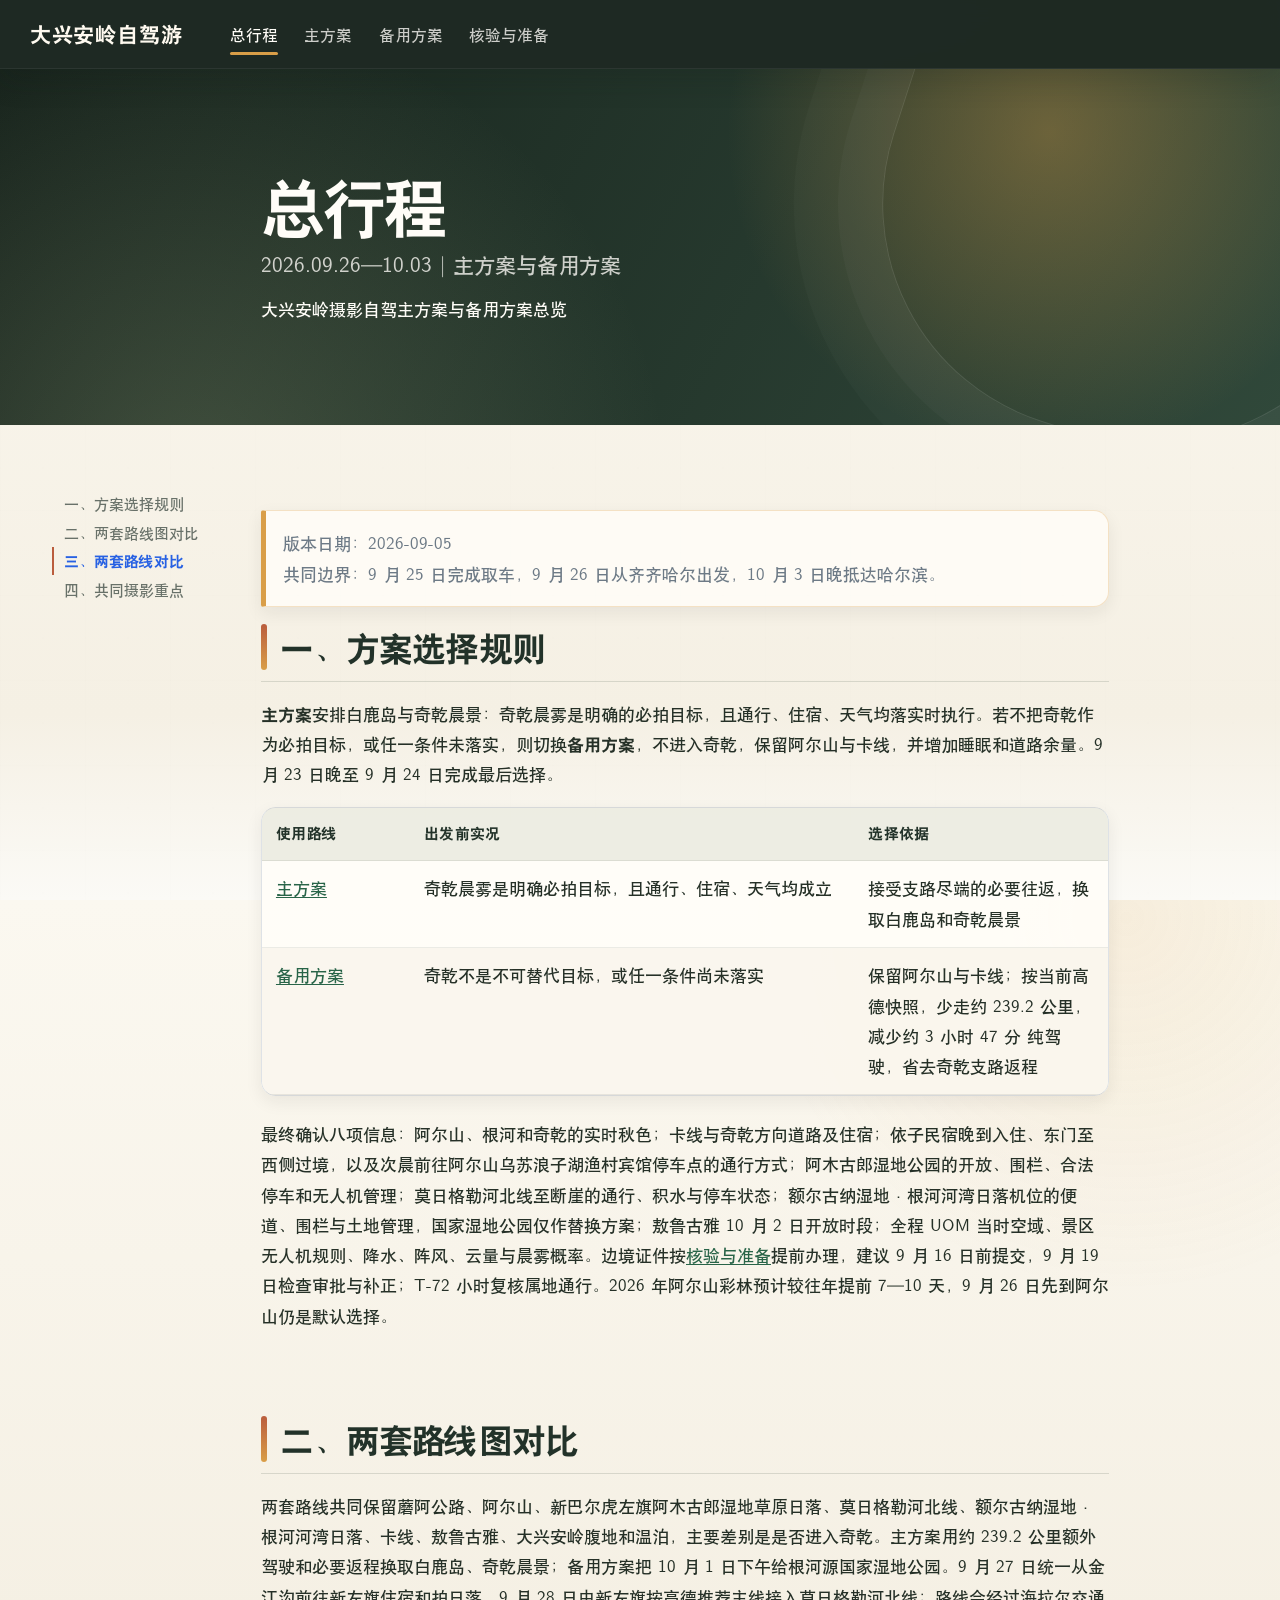
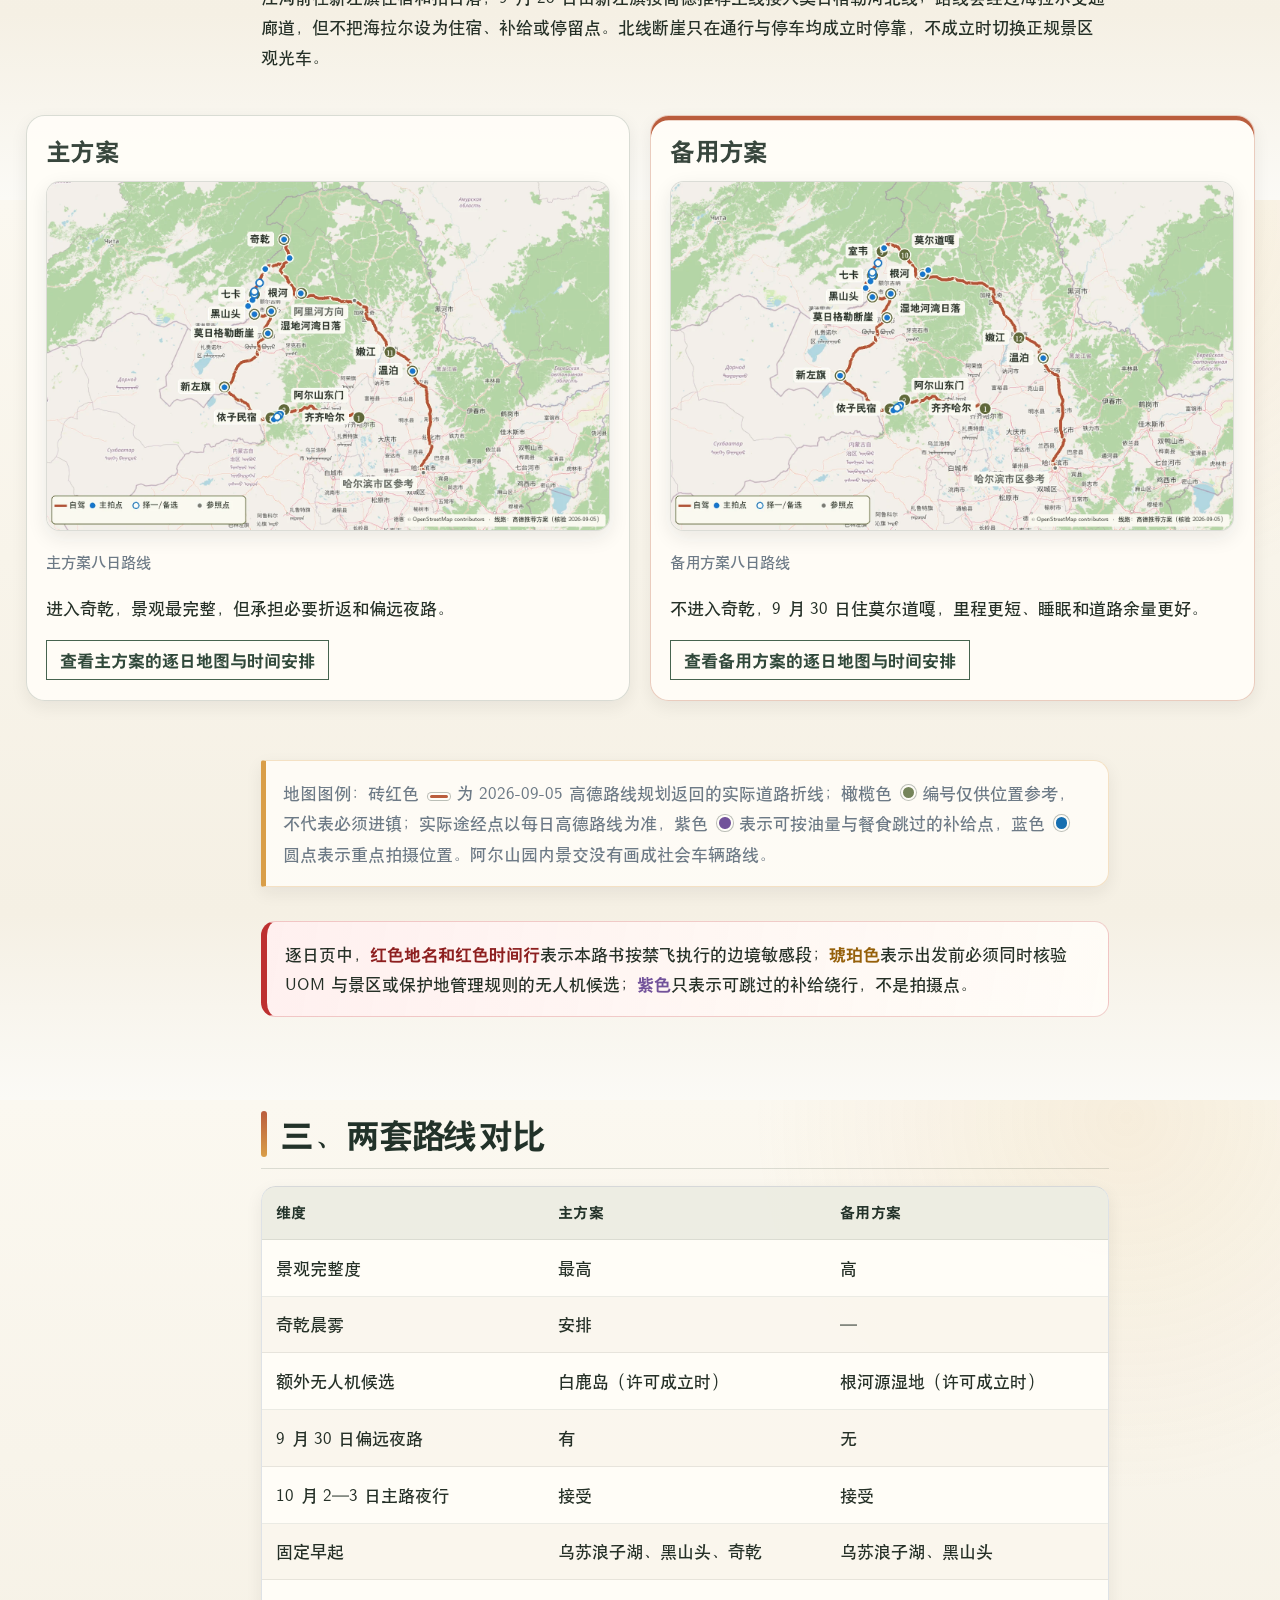
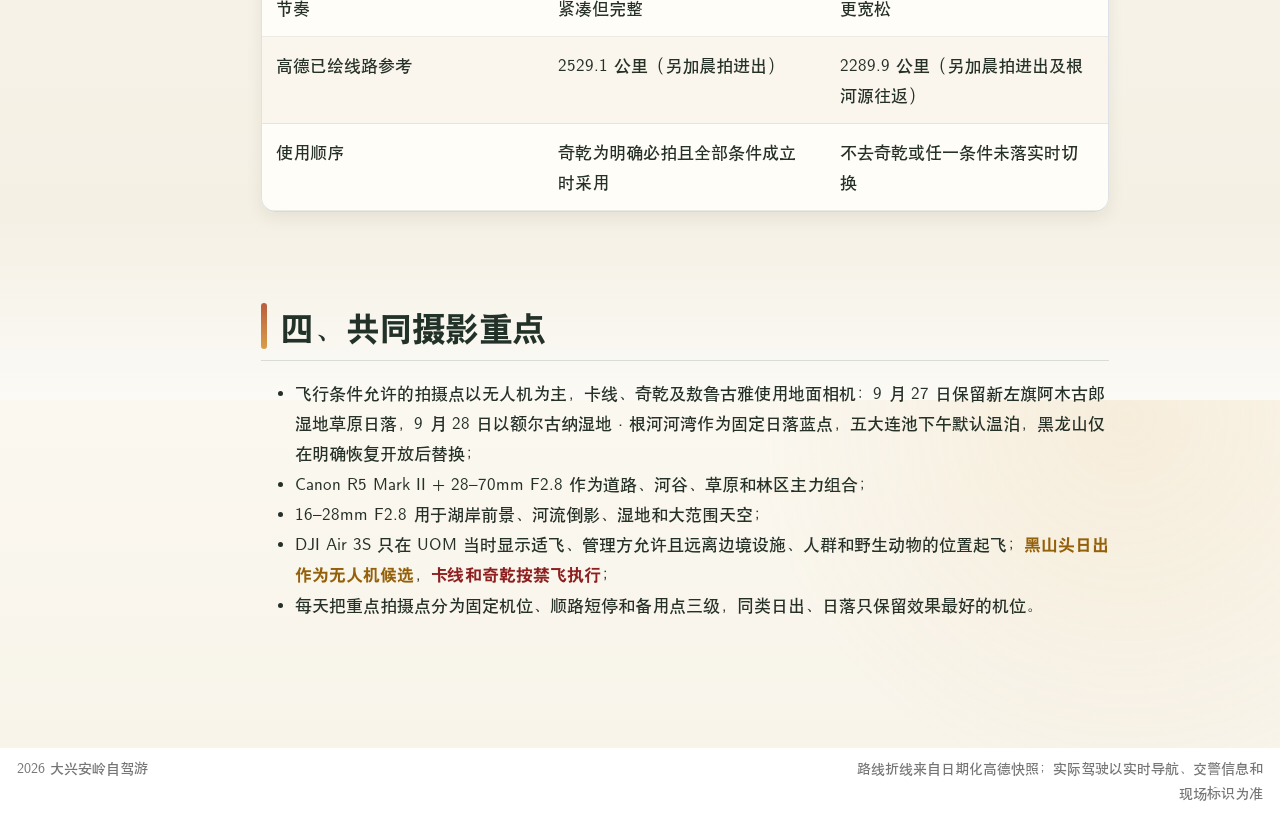
==== commit 9910c257: "Built site for gh-pages" ====
--- a/index.html
+++ b/index.html
@@ -159,7 +159,7 @@
 <section id="一方案选择规则" class="level2">
 <h2 class="anchored" data-anchor-id="一方案选择规则">一、方案选择规则</h2>
 <p><strong>主方案</strong>安排白鹿岛与奇乾晨景：奇乾晨雾是明确的必拍目标，且通行、住宿、天气均落实时执行。若不把奇乾作为必拍目标，或任一条件未落实，则切换<strong>备用方案</strong>，不进入奇乾，保留阿尔山与卡线，并增加睡眠和道路余量。9 月 23 日晚至 9 月 24 日完成最后选择。</p>
-<div class="table-scroll compact-scroll" aria-label="窄屏以卡片显示的表格" tabindex="0" role="region">
+<div class="table-scroll compact-scroll" role="region" tabindex="0" aria-label="窄屏以卡片显示的表格">
 <table class="caption-top table">
 <thead>
 <tr class="header">
@@ -206,17 +206,17 @@
 选择依据
 </div>
 <div class="cell-content">
-保留阿尔山与卡线，少走约 242 公里，减少约 4 小时纯驾驶及至少 102 公里原路折返
+保留阿尔山与卡线；按当前高德快照，少走约 239.2 公里，减少约 3 小时 47 分 纯驾驶，省去奇乾支路返程
 </div></td>
 </tr>
 </tbody>
 </table>
 </div>
-<p>最终确认八项信息：阿尔山、根河和奇乾的实时秋色；卡线与奇乾方向道路及住宿；依子民宿晚到入住、东门至西侧过境，以及次晨前往阿尔山乌苏浪子湖渔村宾馆停车点的通行方式；阿木古郎湿地公园的开放、围栏、合法停车和无人机管理；莫日格勒河北线图嘎营地至断崖的通行、积水与停车状态；额尔古纳湿地·根河河湾日落机位的便道、围栏与土地管理，国家湿地公园仅作替换方案；敖鲁古雅 10 月 2 日开放时段；全程 UOM 当时空域、景区无人机规则、降水、阵风、云量与晨雾概率。边境证件按<a href="./sources.html#permits">核验与准备</a>提前办理，建议 9 月 16 日前提交，9 月 19 日检查审批与补正；T-72 小时复核属地通行。2026 年阿尔山彩林预计较往年提前 7—10 天，9 月 26 日先到阿尔山仍是默认选择。</p>
+<p>最终确认八项信息：阿尔山、根河和奇乾的实时秋色；卡线与奇乾方向道路及住宿；依子民宿晚到入住、东门至西侧过境，以及次晨前往阿尔山乌苏浪子湖渔村宾馆停车点的通行方式；阿木古郎湿地公园的开放、围栏、合法停车和无人机管理；莫日格勒河北线至断崖的通行、积水与停车状态；额尔古纳湿地·根河河湾日落机位的便道、围栏与土地管理，国家湿地公园仅作替换方案；敖鲁古雅 10 月 2 日开放时段；全程 UOM 当时空域、景区无人机规则、降水、阵风、云量与晨雾概率。边境证件按<a href="./sources.html#permits">核验与准备</a>提前办理，建议 9 月 16 日前提交，9 月 19 日检查审批与补正；T-72 小时复核属地通行。2026 年阿尔山彩林预计较往年提前 7—10 天，9 月 26 日先到阿尔山仍是默认选择。</p>
 </section>
 <section id="二两套路线图对比" class="level2 page-columns page-full">
 <h2 class="anchored" data-anchor-id="二两套路线图对比">二、两套路线图对比</h2>
-<p>两套路线共同保留蘑阿公路、阿尔山、新巴尔虎左旗阿木古郎湿地草原日落、莫日格勒河北线、额尔古纳湿地·根河河湾日落、卡线、敖鲁古雅、大兴安岭腹地和温泊，主要差别是是否进入奇乾。主方案用约 242 公里额外驾驶和必要返程换取白鹿岛、奇乾晨景；备用方案把 10 月 1 日下午给根河源国家湿地公园。9 月 27 日统一从金江沟前往新左旗住宿和拍日落，9 月 28 日由新左旗按高德推荐主线接入图嘎营地；路线会经过海拉尔交通廊道，但不把海拉尔设为住宿、补给或停留点。北线断崖只在通行与停车均成立时停靠，不成立时切换正规景区观光车。</p>
+<p>两套路线共同保留蘑阿公路、阿尔山、新巴尔虎左旗阿木古郎湿地草原日落、莫日格勒河北线、额尔古纳湿地·根河河湾日落、卡线、敖鲁古雅、大兴安岭腹地和温泊，主要差别是是否进入奇乾。主方案用约 239.2 公里额外驾驶和必要返程换取白鹿岛、奇乾晨景；备用方案把 10 月 1 日下午给根河源国家湿地公园。9 月 27 日统一从金江沟前往新左旗住宿和拍日落，9 月 28 日由新左旗按高德推荐主线接入莫日格勒河北线；路线会经过海拉尔交通廊道，但不把海拉尔设为住宿、补给或停留点。北线断崖只在通行与停车均成立时停靠，不成立时切换正规景区观光车。</p>
 <div class="route-comparison column-page">
 <section id="主方案" class="level3 route-card">
 <h3 class="anchored" data-anchor-id="主方案">主方案</h3>
@@ -250,7 +250,7 @@
 </section>
 <section id="三两套路线对比" class="level2">
 <h2 class="anchored" data-anchor-id="三两套路线对比">三、两套路线对比</h2>
-<div class="table-scroll compact-scroll" aria-label="窄屏以卡片显示的表格" tabindex="0" role="region">
+<div class="table-scroll compact-scroll" role="region" tabindex="0" aria-label="窄屏以卡片显示的表格">
 <table class="caption-top table">
 <colgroup>
 <col style="width: 33%">
@@ -416,13 +416,13 @@
 主方案
 </div>
 <div class="cell-content">
-2537.2 公里（另加晨拍进出）
+2529.1 公里（另加晨拍进出）
 </div></td>
 <td data-label="备用方案"><div class="cell-label" aria-hidden="true">
 备用方案
 </div>
 <div class="cell-content">
-2294.9 公里（另加晨拍进出及根河源往返）
+2289.9 公里（另加晨拍进出及根河源往返）
 </div></td>
 </tr>
 <tr class="odd">
@@ -452,7 +452,7 @@
 <section id="四共同摄影重点" class="level2">
 <h2 class="anchored" data-anchor-id="四共同摄影重点">四、共同摄影重点</h2>
 <ul>
-<li>全程按“无人机为主、地面相机兜底”执行：9 月 27 日保留新左旗阿木古郎湿地草原日落，9 月 28 日以额尔古纳湿地·根河河湾作为固定日落蓝点，五大连池下午只选火山群或堰塞湖中的一处；敖鲁古雅以动物地面拍摄为例外，无人机保持收纳；</li>
+<li>飞行条件允许的拍摄点以无人机为主，卡线、奇乾及敖鲁古雅使用地面相机：9 月 27 日保留新左旗阿木古郎湿地草原日落，9 月 28 日以额尔古纳湿地·根河河湾作为固定日落蓝点，五大连池下午默认温泊，黑龙山仅在明确恢复开放后替换；</li>
 <li>Canon R5 Mark II + 28–70mm F2.8 作为道路、河谷、草原和林区主力组合；</li>
 <li>16–28mm F2.8 用于湖岸前景、河流倒影、湿地和大范围天空；</li>
 <li>DJI Air 3S 只在 UOM 当时显示适飞、管理方允许且远离边境设施、人群和野生动物的位置起飞；<span class="drone-check">黑山头日出作为无人机候选</span>，<span class="drone-no-fly">卡线和奇乾按禁飞执行</span>；</li>
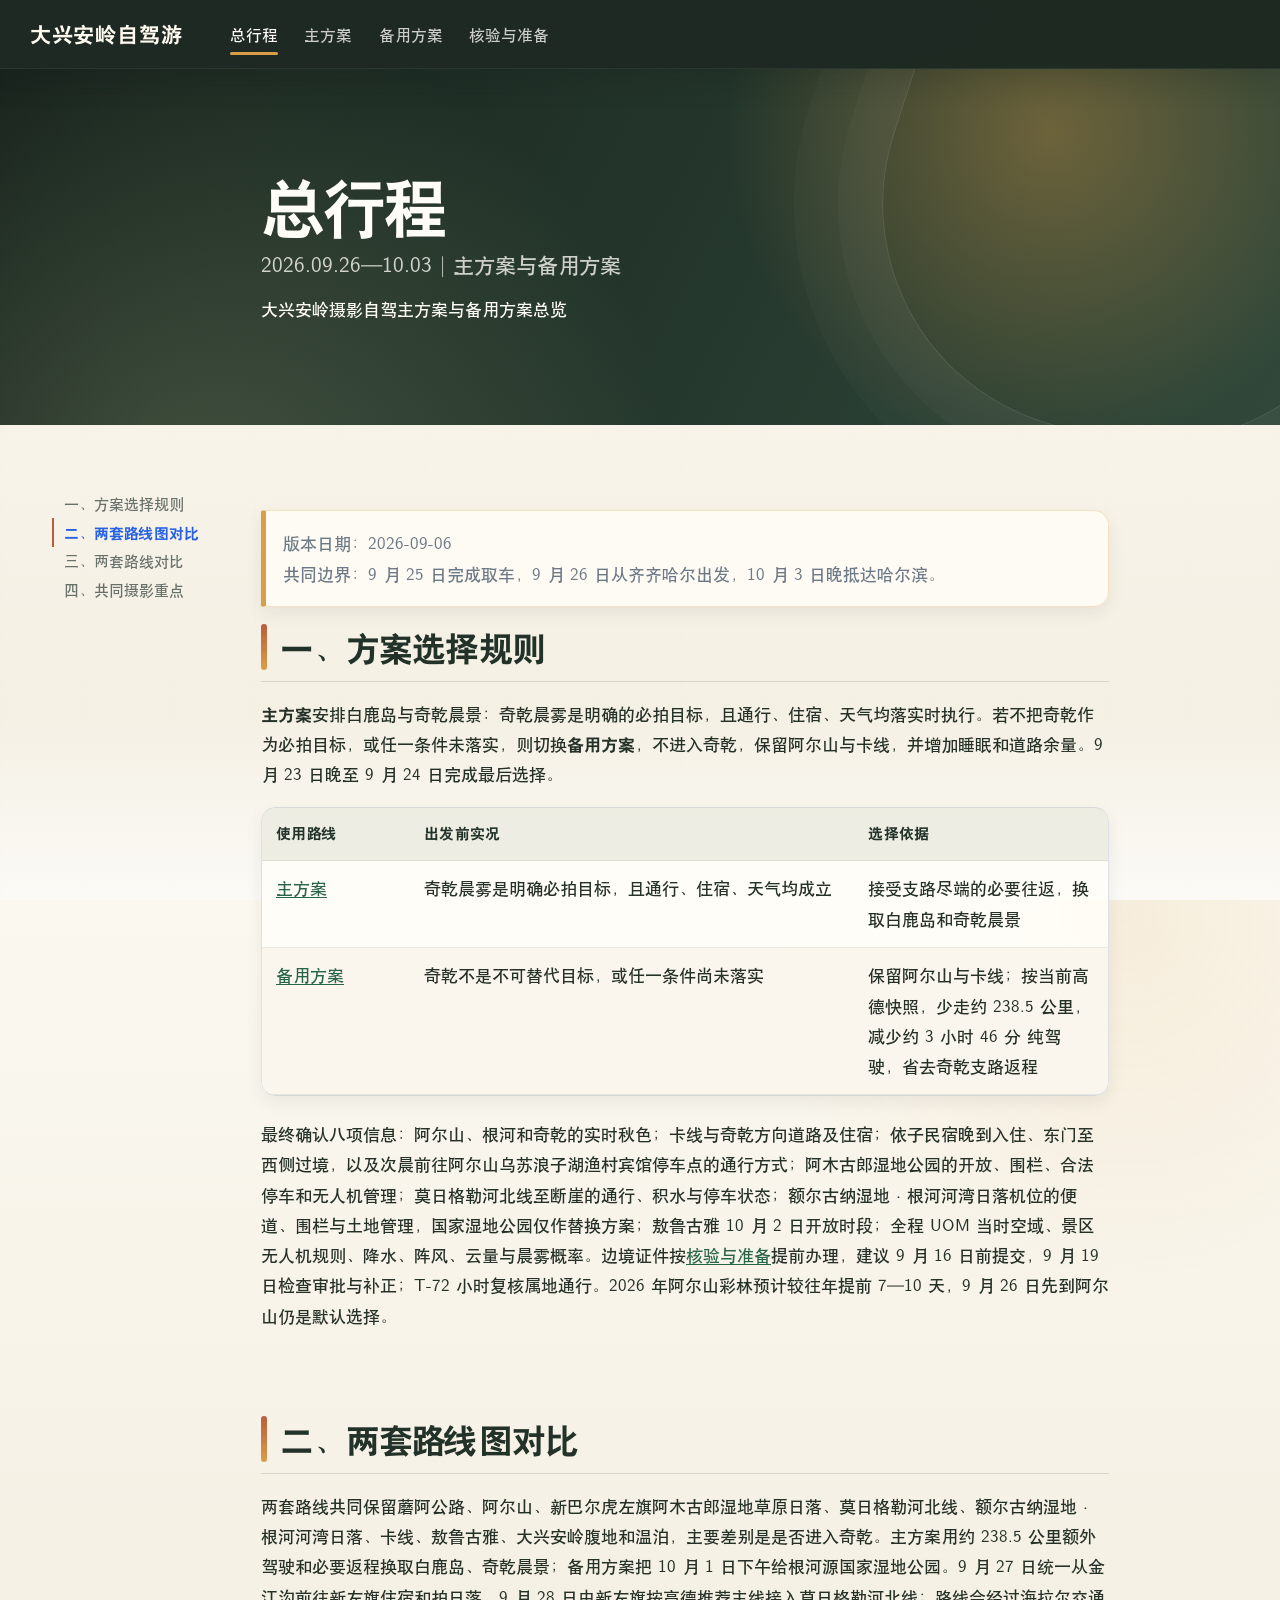
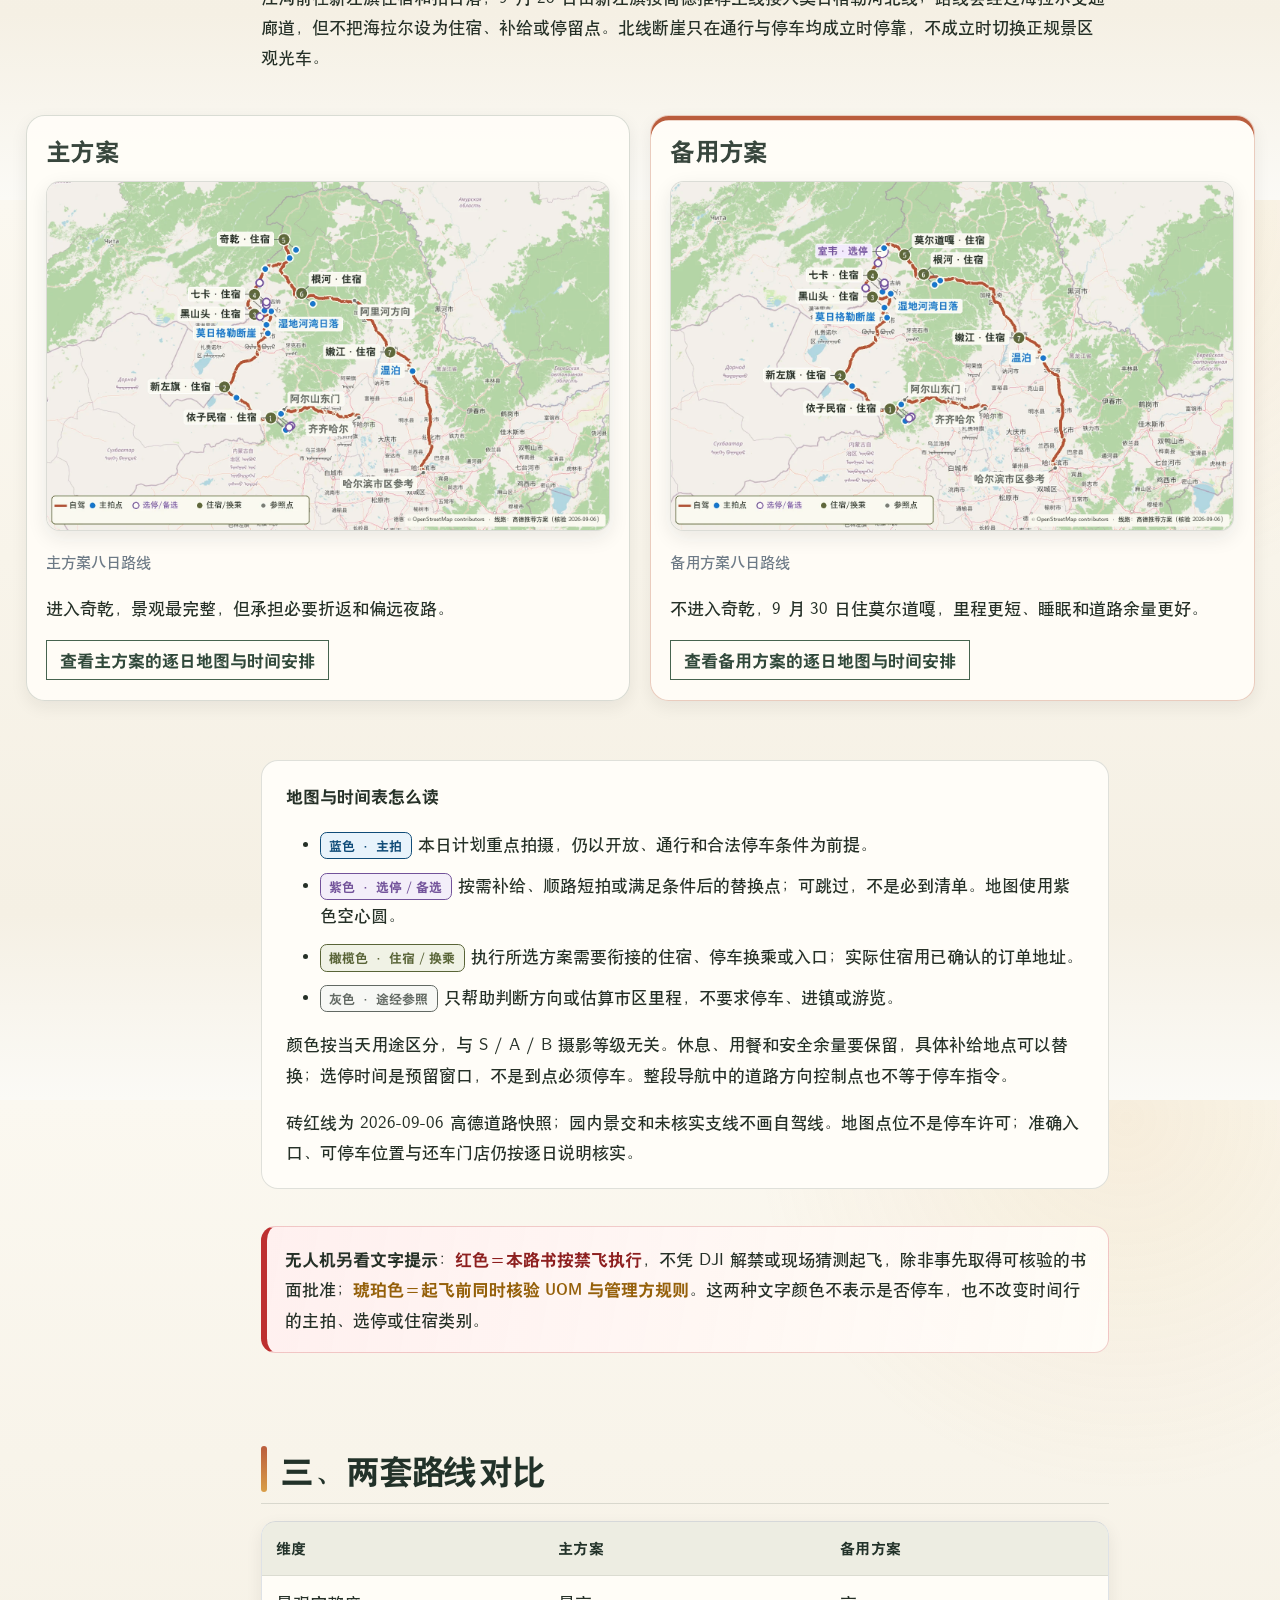
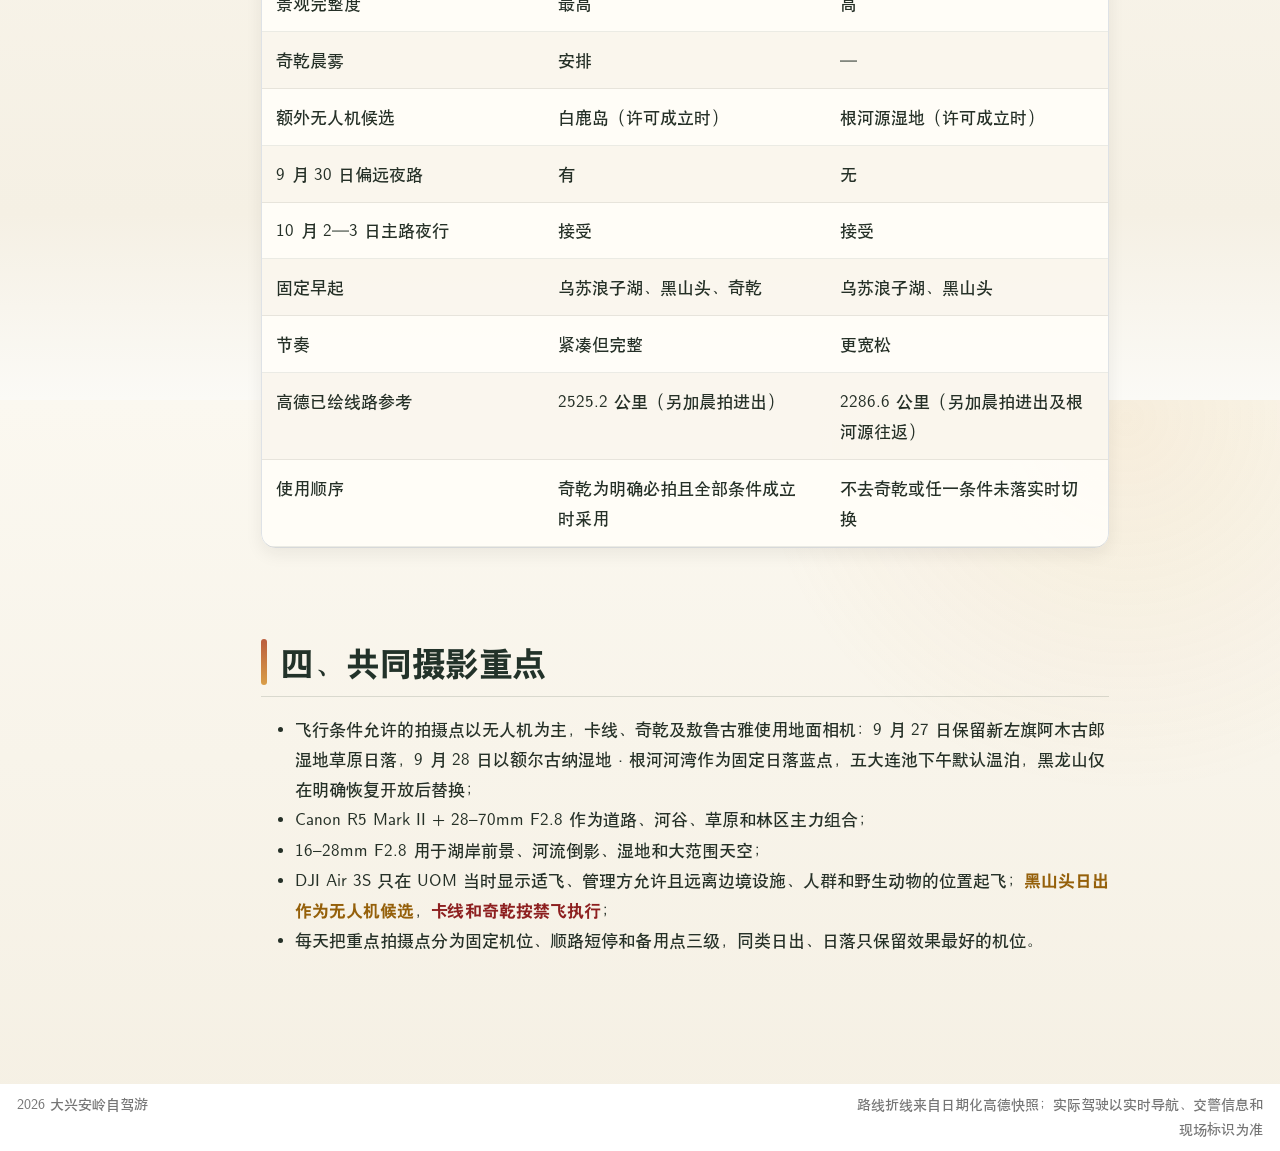
==== commit 1c075208: "Built site for gh-pages" ====
--- a/index.html
+++ b/index.html
@@ -154,12 +154,12 @@
 
 
 <blockquote class="blockquote">
-<p>版本日期：2026-09-05<br> 共同边界：9 月 25 日完成取车，9 月 26 日从齐齐哈尔出发，10 月 3 日晚抵达哈尔滨。</p>
+<p>版本日期：2026-09-06<br> 共同边界：9 月 25 日完成取车，9 月 26 日从齐齐哈尔出发，10 月 3 日晚抵达哈尔滨。</p>
 </blockquote>
 <section id="一方案选择规则" class="level2">
 <h2 class="anchored" data-anchor-id="一方案选择规则">一、方案选择规则</h2>
 <p><strong>主方案</strong>安排白鹿岛与奇乾晨景：奇乾晨雾是明确的必拍目标，且通行、住宿、天气均落实时执行。若不把奇乾作为必拍目标，或任一条件未落实，则切换<strong>备用方案</strong>，不进入奇乾，保留阿尔山与卡线，并增加睡眠和道路余量。9 月 23 日晚至 9 月 24 日完成最后选择。</p>
-<div class="table-scroll compact-scroll" role="region" tabindex="0" aria-label="窄屏以卡片显示的表格">
+<div class="table-scroll compact-scroll" aria-label="窄屏以卡片显示的表格" role="region" tabindex="0">
 <table class="caption-top table">
 <thead>
 <tr class="header">
@@ -206,7 +206,7 @@
 选择依据
 </div>
 <div class="cell-content">
-保留阿尔山与卡线；按当前高德快照，少走约 239.2 公里，减少约 3 小时 47 分 纯驾驶，省去奇乾支路返程
+保留阿尔山与卡线；按当前高德快照，少走约 238.5 公里，减少约 3 小时 46 分 纯驾驶，省去奇乾支路返程
 </div></td>
 </tr>
 </tbody>
@@ -216,7 +216,7 @@
 </section>
 <section id="二两套路线图对比" class="level2 page-columns page-full">
 <h2 class="anchored" data-anchor-id="二两套路线图对比">二、两套路线图对比</h2>
-<p>两套路线共同保留蘑阿公路、阿尔山、新巴尔虎左旗阿木古郎湿地草原日落、莫日格勒河北线、额尔古纳湿地·根河河湾日落、卡线、敖鲁古雅、大兴安岭腹地和温泊，主要差别是是否进入奇乾。主方案用约 239.2 公里额外驾驶和必要返程换取白鹿岛、奇乾晨景；备用方案把 10 月 1 日下午给根河源国家湿地公园。9 月 27 日统一从金江沟前往新左旗住宿和拍日落，9 月 28 日由新左旗按高德推荐主线接入莫日格勒河北线；路线会经过海拉尔交通廊道，但不把海拉尔设为住宿、补给或停留点。北线断崖只在通行与停车均成立时停靠，不成立时切换正规景区观光车。</p>
+<p>两套路线共同保留蘑阿公路、阿尔山、新巴尔虎左旗阿木古郎湿地草原日落、莫日格勒河北线、额尔古纳湿地·根河河湾日落、卡线、敖鲁古雅、大兴安岭腹地和温泊，主要差别是是否进入奇乾。主方案用约 238.5 公里额外驾驶和必要返程换取白鹿岛、奇乾晨景；备用方案把 10 月 1 日下午给根河源国家湿地公园。9 月 27 日统一从金江沟前往新左旗住宿和拍日落，9 月 28 日由新左旗按高德推荐主线接入莫日格勒河北线；路线会经过海拉尔交通廊道，但不把海拉尔设为住宿、补给或停留点。北线断崖只在通行与停车均成立时停靠，不成立时切换正规景区观光车。</p>
 <div class="route-comparison column-page">
 <section id="主方案" class="level3 route-card">
 <h3 class="anchored" data-anchor-id="主方案">主方案</h3>
@@ -241,16 +241,24 @@
 <p><a href="./option-skip-qiqian.html" class="btn btn-outline-primary">查看备用方案的逐日地图与时间安排</a></p>
 </section>
 </div>
-<blockquote class="blockquote">
-<p>地图图例：砖红色 <span class="legend-swatch legend-route" aria-label="砖红色路线图标"></span> 为 2026-09-05 高德路线规划返回的实际道路折线；橄榄色 <span class="legend-swatch legend-node" aria-label="橄榄色节点图标"></span> 编号仅供位置参考，不代表必须进镇；实际途经点以每日高德路线为准，紫色 <span class="legend-swatch legend-optional" aria-label="紫色可选补给图标"></span> 表示可按油量与餐食跳过的补给点，蓝色 <span class="legend-swatch legend-photo" aria-label="蓝色拍摄点图标"></span> 圆点表示重点拍摄位置。阿尔山园内景交没有画成社会车辆路线。</p>
-</blockquote>
+<div class="stop-legend">
+<p><strong>地图与时间表怎么读</strong></p>
+<ul>
+<li><span class="stop-tag row-planned">蓝色 · 主拍</span> 本日计划重点拍摄，仍以开放、通行和合法停车条件为前提。</li>
+<li><span class="stop-tag row-optional">紫色 · 选停 / 备选</span> 按需补给、顺路短拍或满足条件后的替换点；可跳过，不是必到清单。地图使用紫色空心圆。</li>
+<li><span class="stop-tag row-logistics">橄榄色 · 住宿 / 换乘</span> 执行所选方案需要衔接的住宿、停车换乘或入口；实际住宿用已确认的订单地址。</li>
+<li><span class="stop-tag row-drive">灰色 · 途经参照</span> 只帮助判断方向或估算市区里程，不要求停车、进镇或游览。</li>
+</ul>
+<p>颜色按当天用途区分，与 S / A / B 摄影等级无关。休息、用餐和安全余量要保留，具体补给地点可以替换；选停时间是预留窗口，不是到点必须停车。整段导航中的道路方向控制点也不等于停车指令。</p>
+<p>砖红线为 2026-09-06 高德道路快照；园内景交和未核实支线不画自驾线。地图点位不是停车许可；准确入口、可停车位置与还车门店仍按逐日说明核实。</p>
+</div>
 <div class="drone-legend">
-<p>逐日页中，<span class="drone-no-fly">红色地名和红色时间行</span>表示本路书按禁飞执行的边境敏感段；<span class="drone-check">琥珀色</span>表示出发前必须同时核验 UOM 与景区或保护地管理规则的无人机候选；<span class="optional-stop">紫色</span>只表示可跳过的补给绕行，不是拍摄点。</p>
+<p><strong>无人机另看文字提示</strong>：<span class="drone-no-fly">红色＝本路书按禁飞执行</span>，不凭 DJI 解禁或现场猜测起飞，除非事先取得可核验的书面批准；<span class="drone-check">琥珀色＝起飞前同时核验 UOM 与管理方规则</span>。这两种文字颜色不表示是否停车，也不改变时间行的主拍、选停或住宿类别。</p>
 </div>
 </section>
 <section id="三两套路线对比" class="level2">
 <h2 class="anchored" data-anchor-id="三两套路线对比">三、两套路线对比</h2>
-<div class="table-scroll compact-scroll" role="region" tabindex="0" aria-label="窄屏以卡片显示的表格">
+<div class="table-scroll compact-scroll" aria-label="窄屏以卡片显示的表格" role="region" tabindex="0">
 <table class="caption-top table">
 <colgroup>
 <col style="width: 33%">
@@ -416,13 +424,13 @@
 主方案
 </div>
 <div class="cell-content">
-2529.1 公里（另加晨拍进出）
+2525.2 公里（另加晨拍进出）
 </div></td>
 <td data-label="备用方案"><div class="cell-label" aria-hidden="true">
 备用方案
 </div>
 <div class="cell-content">
-2289.9 公里（另加晨拍进出及根河源往返）
+2286.6 公里（另加晨拍进出及根河源往返）
 </div></td>
 </tr>
 <tr class="odd">
--- a/styles.css
+++ b/styles.css
@@ -527,10 +527,64 @@
 }
 
 .optional-stop,
+.optional-stop a,
 a.optional-stop {
   color: var(--optional-stop) !important;
   font-weight: 720;
   text-decoration-color: var(--optional-stop);
+}
+
+.pass-stop,
+a.pass-stop {
+  color: var(--muted) !important;
+}
+
+.stop-legend {
+  margin: 1.2rem 0;
+  padding: 1.2rem 1.4rem;
+  border: 1px solid var(--line);
+  border-radius: 1rem;
+  background: var(--surface);
+}
+
+.stop-legend li + li { margin-top: 0.6rem; }
+.stop-legend p:last-child { margin-bottom: 0; }
+
+.stop-tag {
+  display: inline-block;
+  max-width: 100%;
+  padding: 0.18rem 0.5rem;
+  border: 1px solid currentColor;
+  border-radius: 0.4rem;
+  color: var(--stop-accent, var(--muted));
+  background: var(--stop-tint, #f1f3f1);
+  font-size: 0.76rem;
+  font-weight: 750;
+  line-height: 1.5;
+  vertical-align: middle;
+}
+
+.row-planned, .schedule-scroll tr:has(.row-planned) {
+  --stop-accent: var(--photo-blue-ink);
+  --stop-tint: var(--photo-blue-soft);
+}
+.row-optional, .schedule-scroll tr:has(.row-optional) {
+  --stop-accent: var(--optional-stop);
+  --stop-tint: var(--optional-stop-soft);
+}
+.row-logistics, .schedule-scroll tr:has(.row-logistics) {
+  --stop-accent: #596437;
+  --stop-tint: #f0f2e5;
+}
+.row-drive, .row-rest,
+.schedule-scroll tr:has(.row-drive, .row-rest) {
+  --stop-accent: #626963;
+  --stop-tint: #f7f8f5;
+}
+
+.schedule-scroll .stop-tag {
+  display: table;
+  margin-bottom: 0.4rem;
 }
 
 .drone-no-fly {
@@ -625,7 +679,7 @@
   letter-spacing: 0.025em;
 }
 
-tbody tr:nth-child(even):not(:has(.photo-stop, .optional-stop, .drone-check, .drone-no-fly)) > td {
+tbody tr:nth-child(even) > td {
   background: rgba(233, 224, 207, 0.23);
 }
 
@@ -646,48 +700,14 @@
   vertical-align: -0.32em;
 }
 
-tbody tr:has(.photo-stop) > td {
-  border-color: rgba(23, 111, 176, 0.16) !important;
-  color: var(--photo-blue-ink);
-  background: var(--photo-blue-soft) !important;
-}
-
-tbody tr:has(.photo-stop) > td:first-child {
-  box-shadow: inset 0.27rem 0 var(--photo-blue);
-  color: var(--photo-blue-ink);
+.schedule-scroll tbody tr > td {
+  background: var(--stop-tint, var(--surface)) !important;
+}
+
+.schedule-scroll tbody tr > td:first-child {
+  box-shadow: inset 0.27rem 0 var(--stop-accent, var(--muted));
+  color: var(--ink);
   font-weight: 720;
-}
-
-tbody tr:has(.optional-stop) > td {
-  border-color: rgba(114, 82, 154, 0.16) !important;
-  background: var(--optional-stop-soft) !important;
-}
-
-tbody tr:has(.optional-stop) > td:first-child {
-  box-shadow: inset 0.27rem 0 var(--optional-stop);
-}
-
-tbody tr:has(.drone-check) > td {
-  border-color: rgba(149, 96, 10, 0.16) !important;
-  background: var(--drone-check-soft) !important;
-}
-
-tbody tr:has(.drone-check) > td:first-child {
-  box-shadow: inset 0.27rem 0 var(--drone-check);
-  color: var(--drone-check) !important;
-  font-weight: 720;
-}
-
-tbody tr:has(.drone-no-fly) > td,
-tbody tr:has(.drone-no-fly):hover > td {
-  border-color: rgba(189, 48, 48, 0.2) !important;
-  color: var(--no-fly-dark) !important;
-  background: var(--no-fly-soft) !important;
-}
-
-tbody tr:has(.drone-no-fly) > td:first-child {
-  box-shadow: inset 0.27rem 0 var(--no-fly);
-  font-weight: 760;
 }
 
 table:has(thead tr > th:nth-child(3):last-child) th:first-child {
@@ -939,21 +959,6 @@
     margin-bottom: 0;
   }
 
-  .compact-scroll tbody tr:has(.photo-stop) {
-    border-color: rgba(23, 111, 176, 0.24);
-    background: var(--photo-blue-soft);
-  }
-
-  .compact-scroll tbody tr:has(.drone-check) {
-    border-color: rgba(149, 96, 10, 0.23);
-    background: var(--drone-check-soft);
-  }
-
-  .compact-scroll tbody tr:has(.drone-no-fly) {
-    border-color: rgba(189, 48, 48, 0.24);
-    background: var(--no-fly-soft);
-  }
-
   .schedule-scroll {
     overflow: visible;
     border-radius: 0;
@@ -1030,19 +1035,9 @@
     letter-spacing: 0.08em;
   }
 
-  .schedule-scroll tbody tr:has(.photo-stop) {
-    border-color: rgba(23, 111, 176, 0.24);
-    background: var(--photo-blue-soft);
-  }
-
-  .schedule-scroll tbody tr:has(.drone-check) {
-    border-color: rgba(149, 96, 10, 0.23);
-    background: var(--drone-check-soft);
-  }
-
-  .schedule-scroll tbody tr:has(.drone-no-fly) {
-    border-color: rgba(189, 48, 48, 0.24);
-    background: var(--no-fly-soft);
+  .schedule-scroll tbody tr {
+    border-color: var(--stop-accent, var(--line));
+    background: var(--stop-tint, var(--surface));
   }
 }
 
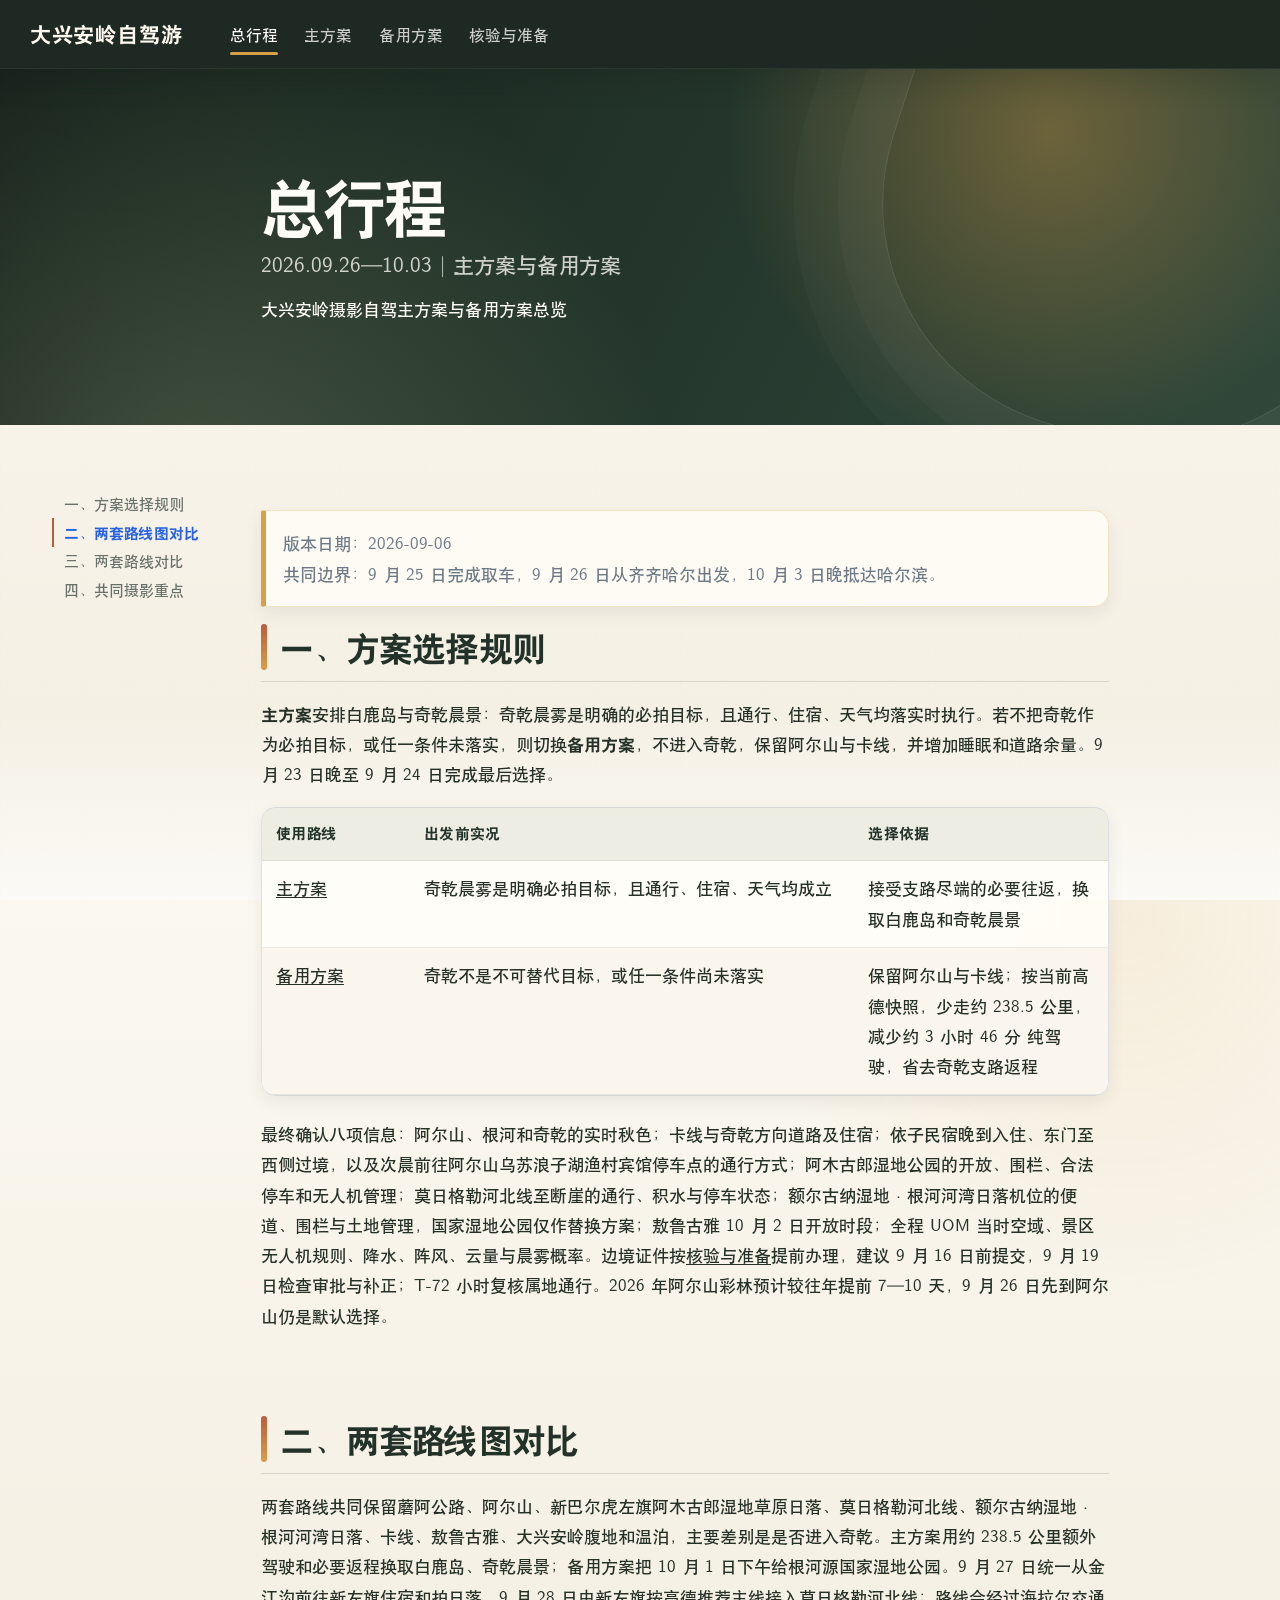
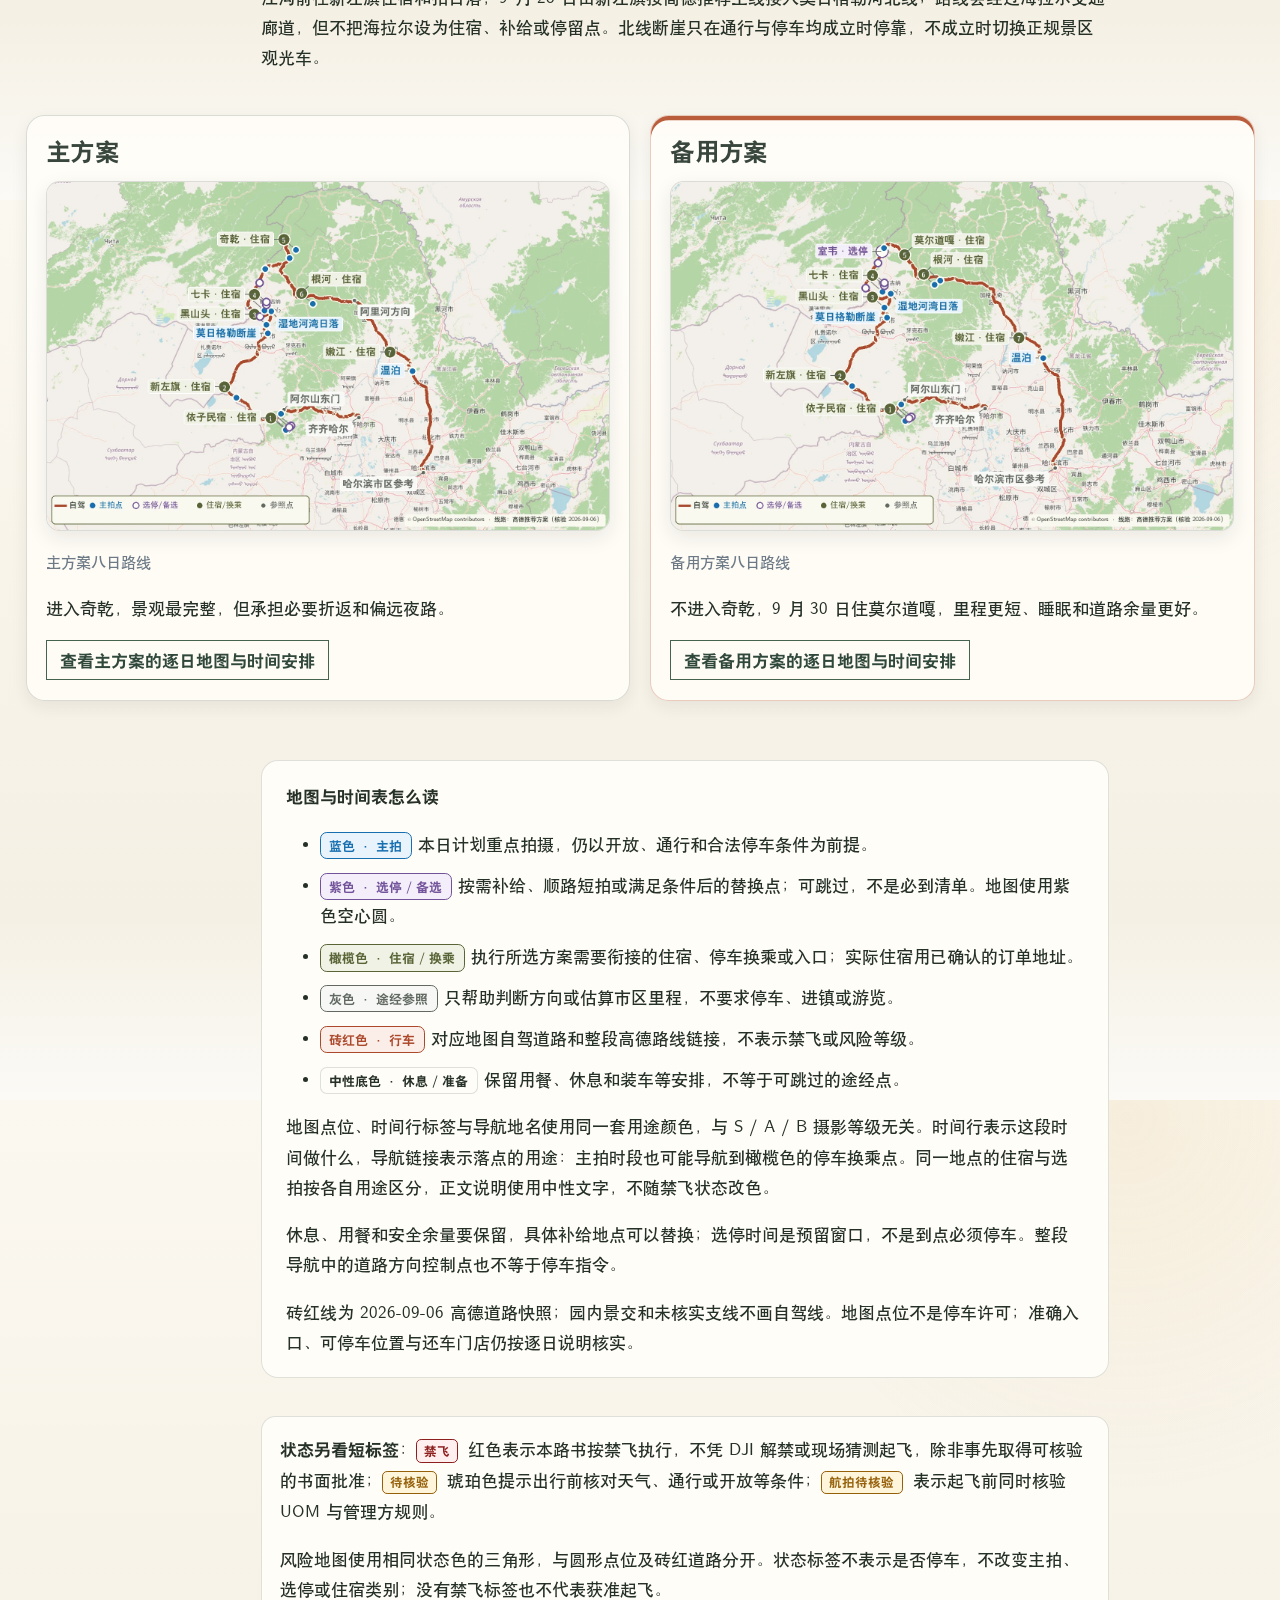
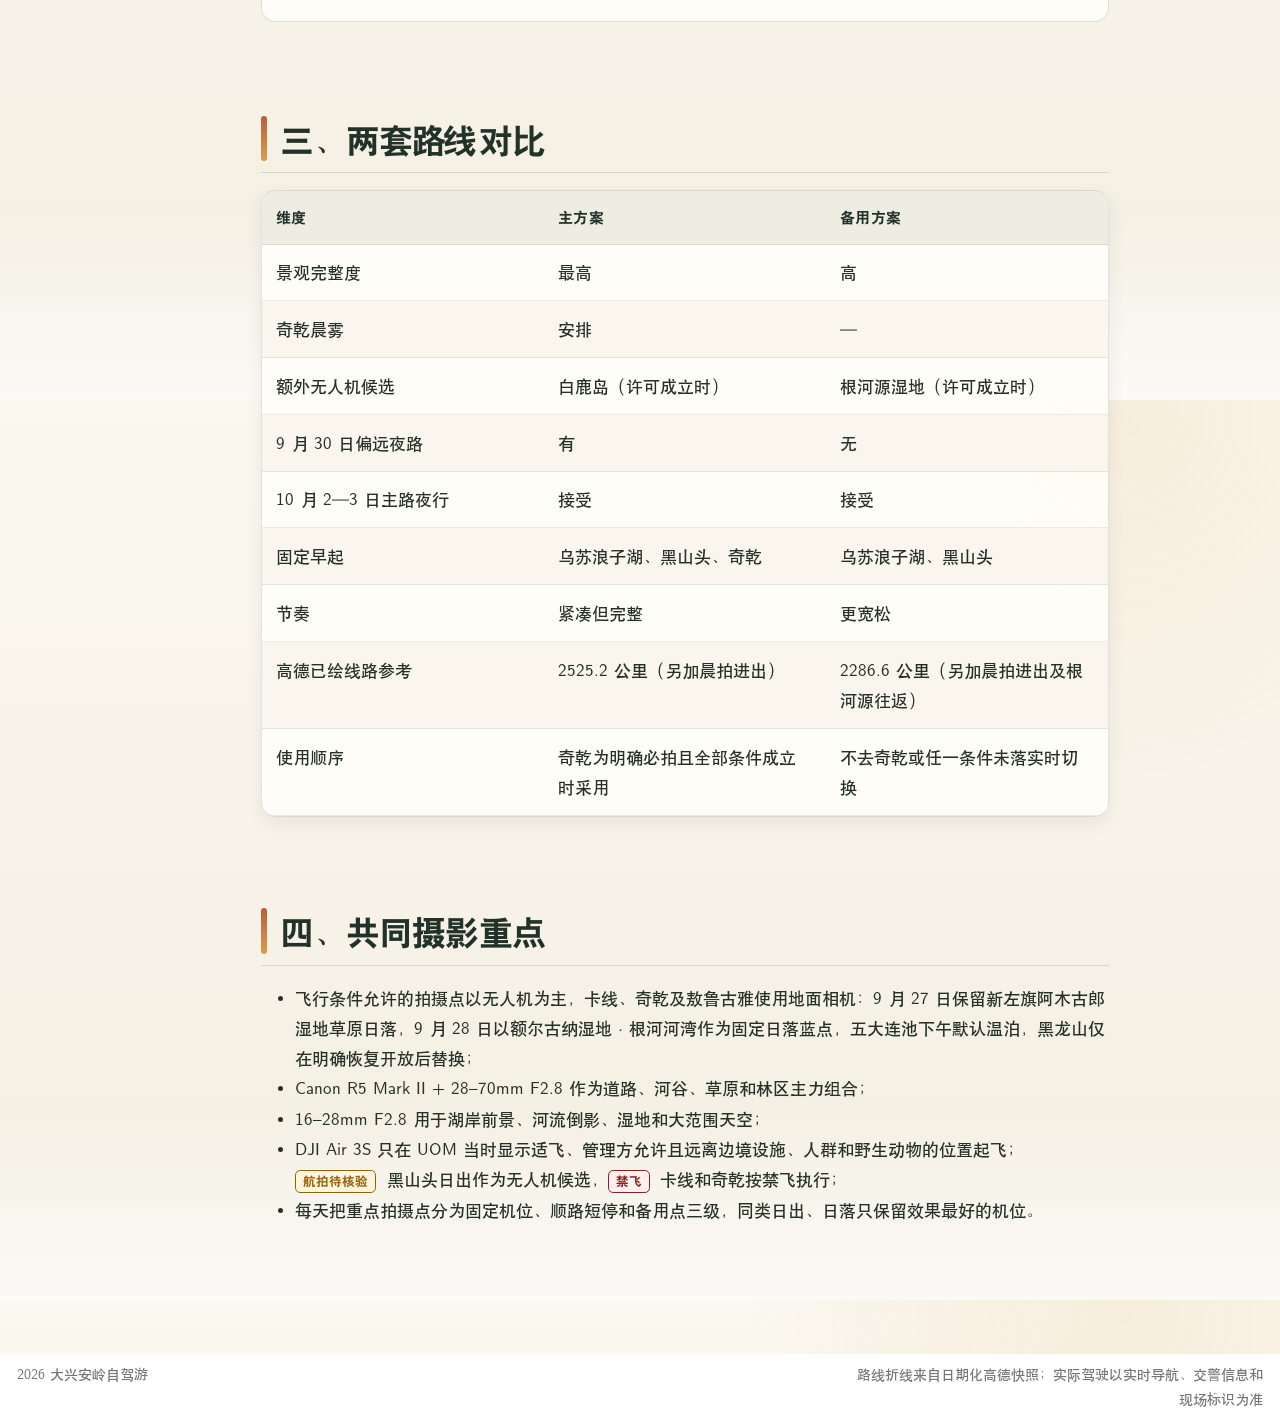
==== commit 06a80aef: "Built site for gh-pages" ====
--- a/index.html
+++ b/index.html
@@ -63,6 +63,7 @@
 <style>html{ scroll-behavior: smooth; }</style>
 
 
+<link rel="stylesheet" href="assets/colors.css">
 <link rel="stylesheet" href="styles.css">
 </head>
 
@@ -159,7 +160,7 @@
 <section id="一方案选择规则" class="level2">
 <h2 class="anchored" data-anchor-id="一方案选择规则">一、方案选择规则</h2>
 <p><strong>主方案</strong>安排白鹿岛与奇乾晨景：奇乾晨雾是明确的必拍目标，且通行、住宿、天气均落实时执行。若不把奇乾作为必拍目标，或任一条件未落实，则切换<strong>备用方案</strong>，不进入奇乾，保留阿尔山与卡线，并增加睡眠和道路余量。9 月 23 日晚至 9 月 24 日完成最后选择。</p>
-<div class="table-scroll compact-scroll" aria-label="窄屏以卡片显示的表格" role="region" tabindex="0">
+<div class="table-scroll compact-scroll" tabindex="0" role="region" aria-label="窄屏以卡片显示的表格">
 <table class="caption-top table">
 <thead>
 <tr class="header">
@@ -247,18 +248,22 @@
 <li><span class="stop-tag row-planned">蓝色 · 主拍</span> 本日计划重点拍摄，仍以开放、通行和合法停车条件为前提。</li>
 <li><span class="stop-tag row-optional">紫色 · 选停 / 备选</span> 按需补给、顺路短拍或满足条件后的替换点；可跳过，不是必到清单。地图使用紫色空心圆。</li>
 <li><span class="stop-tag row-logistics">橄榄色 · 住宿 / 换乘</span> 执行所选方案需要衔接的住宿、停车换乘或入口；实际住宿用已确认的订单地址。</li>
-<li><span class="stop-tag row-drive">灰色 · 途经参照</span> 只帮助判断方向或估算市区里程，不要求停车、进镇或游览。</li>
+<li><span class="stop-tag row-reference">灰色 · 途经参照</span> 只帮助判断方向或估算市区里程，不要求停车、进镇或游览。</li>
+<li><span class="stop-tag row-drive">砖红色 · 行车</span> 对应地图自驾道路和整段高德路线链接，不表示禁飞或风险等级。</li>
+<li><span class="stop-tag row-rest">中性底色 · 休息 / 准备</span> 保留用餐、休息和装车等安排，不等于可跳过的途经点。</li>
 </ul>
-<p>颜色按当天用途区分，与 S / A / B 摄影等级无关。休息、用餐和安全余量要保留，具体补给地点可以替换；选停时间是预留窗口，不是到点必须停车。整段导航中的道路方向控制点也不等于停车指令。</p>
+<p>地图点位、时间行标签与导航地名使用同一套用途颜色，与 S / A / B 摄影等级无关。时间行表示这段时间做什么，导航链接表示落点的用途：主拍时段也可能导航到橄榄色的停车换乘点。同一地点的住宿与选拍按各自用途区分，正文说明使用中性文字，不随禁飞状态改色。</p>
+<p>休息、用餐和安全余量要保留，具体补给地点可以替换；选停时间是预留窗口，不是到点必须停车。整段导航中的道路方向控制点也不等于停车指令。</p>
 <p>砖红线为 2026-09-06 高德道路快照；园内景交和未核实支线不画自驾线。地图点位不是停车许可；准确入口、可停车位置与还车门店仍按逐日说明核实。</p>
 </div>
 <div class="drone-legend">
-<p><strong>无人机另看文字提示</strong>：<span class="drone-no-fly">红色＝本路书按禁飞执行</span>，不凭 DJI 解禁或现场猜测起飞，除非事先取得可核验的书面批准；<span class="drone-check">琥珀色＝起飞前同时核验 UOM 与管理方规则</span>。这两种文字颜色不表示是否停车，也不改变时间行的主拍、选停或住宿类别。</p>
+<p><strong>状态另看短标签</strong>：<span class="status-tag status-no-fly">禁飞</span> 红色表示本路书按禁飞执行，不凭 DJI 解禁或现场猜测起飞，除非事先取得可核验的书面批准；<span class="status-tag status-check">待核验</span> 琥珀色提示出行前核对天气、通行或开放等条件；<span class="status-tag status-check">航拍待核验</span> 表示起飞前同时核验 UOM 与管理方规则。</p>
+<p>风险地图使用相同状态色的三角形，与圆形点位及砖红道路分开。状态标签不表示是否停车，不改变主拍、选停或住宿类别；没有禁飞标签也不代表获准起飞。</p>
 </div>
 </section>
 <section id="三两套路线对比" class="level2">
 <h2 class="anchored" data-anchor-id="三两套路线对比">三、两套路线对比</h2>
-<div class="table-scroll compact-scroll" aria-label="窄屏以卡片显示的表格" role="region" tabindex="0">
+<div class="table-scroll compact-scroll" tabindex="0" role="region" aria-label="窄屏以卡片显示的表格">
 <table class="caption-top table">
 <colgroup>
 <col style="width: 33%">
@@ -463,7 +468,7 @@
 <li>飞行条件允许的拍摄点以无人机为主，卡线、奇乾及敖鲁古雅使用地面相机：9 月 27 日保留新左旗阿木古郎湿地草原日落，9 月 28 日以额尔古纳湿地·根河河湾作为固定日落蓝点，五大连池下午默认温泊，黑龙山仅在明确恢复开放后替换；</li>
 <li>Canon R5 Mark II + 28–70mm F2.8 作为道路、河谷、草原和林区主力组合；</li>
 <li>16–28mm F2.8 用于湖岸前景、河流倒影、湿地和大范围天空；</li>
-<li>DJI Air 3S 只在 UOM 当时显示适飞、管理方允许且远离边境设施、人群和野生动物的位置起飞；<span class="drone-check">黑山头日出作为无人机候选</span>，<span class="drone-no-fly">卡线和奇乾按禁飞执行</span>；</li>
+<li>DJI Air 3S 只在 UOM 当时显示适飞、管理方允许且远离边境设施、人群和野生动物的位置起飞；<span class="status-tag status-check">航拍待核验</span> <span>黑山头日出作为无人机候选</span>，<span class="status-tag status-no-fly">禁飞</span> <span>卡线和奇乾按禁飞执行</span>；</li>
 <li>每天把重点拍摄点分为固定机位、顺路短停和备用点三级，同类日出、日落只保留效果最好的机位。</li>
 </ul>
 
--- a/assets/colors.css
+++ b/assets/colors.css
@@ -0,0 +1,19 @@
+/* Generated by scripts/build_colors.py; edit data/color-system.json. */
+:root {
+  --semantic-planned-color: #176FB0;
+  --semantic-planned-tint: #E8F3FB;
+  --semantic-optional-color: #72529A;
+  --semantic-optional-tint: #F3EEF9;
+  --semantic-logistics-color: #596437;
+  --semantic-logistics-tint: #F0F2E5;
+  --semantic-reference-color: #626963;
+  --semantic-reference-tint: #F7F8F5;
+  --semantic-drive-color: #AC492D;
+  --semantic-drive-tint: #FBEEE8;
+  --semantic-rest-color: #253027;
+  --semantic-rest-tint: #FFFDF8;
+  --semantic-check-color: #95600A;
+  --semantic-check-tint: #FFF5DA;
+  --semantic-no-fly-color: #8D1F1F;
+  --semantic-no-fly-tint: #FFF0EF;
+}
--- a/styles.css
+++ b/styles.css
@@ -30,16 +30,6 @@
   --ink: #253027;
   --muted: #687169;
   --line: rgba(34, 50, 41, 0.14);
-  --photo-blue: #176fb0;
-  --photo-blue-soft: #e8f3fb;
-  --photo-blue-ink: #104c78;
-  --no-fly: #bd3030;
-  --no-fly-soft: #fff0ef;
-  --no-fly-dark: #8d1f1f;
-  --drone-check: #95600a;
-  --drone-check-soft: #fff5da;
-  --optional-stop: #72529a;
-  --optional-stop-soft: #f3eef9;
   --shadow-sm: 0 0.35rem 1rem rgba(23, 35, 28, 0.07);
   --shadow-md: 0 1rem 2.8rem rgba(23, 35, 28, 0.12);
 }
@@ -72,7 +62,7 @@
 }
 
 a {
-  color: #286448;
+  color: var(--ink);
   text-decoration-thickness: 0.08em;
   text-underline-offset: 0.18em;
 }
@@ -481,62 +471,30 @@
   font-weight: 700;
 }
 
-.legend-swatch {
-  display: inline-block;
-  width: 0.9em;
-  height: 0.9em;
-  margin-left: 0.2em;
-  vertical-align: -0.08em;
-  border: 2px solid #fffdf8;
-  box-shadow: 0 0 0 1px rgba(34, 50, 41, 0.3);
-}
-
-.legend-route {
-  width: 1.25em;
-  height: 0.42em;
-  border-radius: 999px;
-  background: var(--rust);
-}
-
-.legend-transfer {
-  width: 1.25em;
-  height: 0.42em;
-  border: 0;
-  box-shadow: none;
-  background: repeating-linear-gradient(90deg, #9d7929 0 0.38em, transparent 0.38em 0.58em);
-}
-
-.legend-node {
-  border-radius: 50%;
-  background: var(--moss);
-}
-
-.legend-photo {
-  border-radius: 50%;
-  background: var(--photo-blue);
-}
-
-.legend-no-fly {
-  border-radius: 0.2em;
-  background: var(--no-fly);
-}
-
-.legend-optional {
-  border-radius: 50%;
-  background: var(--optional-stop);
-}
-
-.optional-stop,
-.optional-stop a,
-a.optional-stop {
-  color: var(--optional-stop) !important;
+.optional-stop {
   font-weight: 720;
-  text-decoration-color: var(--optional-stop);
-}
-
-.pass-stop,
-a.pass-stop {
-  color: var(--muted) !important;
+}
+
+.stop-planned { --link-accent: var(--semantic-planned-color); }
+.stop-optional { --link-accent: var(--semantic-optional-color); }
+.stop-logistics { --link-accent: var(--semantic-logistics-color); }
+.stop-reference { --link-accent: var(--semantic-reference-color); }
+.stop-drive { --link-accent: var(--semantic-drive-color); }
+
+/* Links keep their location/activity role even inside a different row role. */
+a.stop-link,
+a.stop-link:hover,
+.daily-nav a.stop-link,
+.daily-nav a.stop-link:hover {
+  color: var(--link-accent);
+  text-decoration-color: currentColor;
+  font-weight: 720;
+}
+
+a.stop-link:hover { text-decoration-thickness: 0.13em; }
+.pass-stop { color: var(--semantic-reference-color); }
+.optional-stop a:not(.stop-link), a.optional-stop {
+  color: var(--semantic-optional-color);
 }
 
 .stop-legend {
@@ -565,21 +523,34 @@
 }
 
 .row-planned, .schedule-scroll tr:has(.row-planned) {
-  --stop-accent: var(--photo-blue-ink);
-  --stop-tint: var(--photo-blue-soft);
+  --stop-accent: var(--semantic-planned-color);
+  --stop-tint: var(--semantic-planned-tint);
 }
 .row-optional, .schedule-scroll tr:has(.row-optional) {
-  --stop-accent: var(--optional-stop);
-  --stop-tint: var(--optional-stop-soft);
+  --stop-accent: var(--semantic-optional-color);
+  --stop-tint: var(--semantic-optional-tint);
 }
 .row-logistics, .schedule-scroll tr:has(.row-logistics) {
-  --stop-accent: #596437;
-  --stop-tint: #f0f2e5;
-}
-.row-drive, .row-rest,
-.schedule-scroll tr:has(.row-drive, .row-rest) {
-  --stop-accent: #626963;
-  --stop-tint: #f7f8f5;
+  --stop-accent: var(--semantic-logistics-color);
+  --stop-tint: var(--semantic-logistics-tint);
+}
+.row-reference {
+  --stop-accent: var(--semantic-reference-color);
+  --stop-tint: var(--semantic-reference-tint);
+}
+.row-drive, .schedule-scroll tr:has(.row-drive) {
+  --stop-accent: var(--semantic-drive-color);
+  --stop-tint: var(--semantic-drive-tint);
+}
+.row-rest, .schedule-scroll tr:has(.row-rest) {
+  --stop-accent: var(--semantic-rest-color);
+  --stop-tint: var(--semantic-rest-tint);
+}
+.stop-tag.row-rest {
+  border-color: var(--line);
+}
+.schedule-scroll tbody tr:has(.row-rest) > td:first-child {
+  box-shadow: none;
 }
 
 .schedule-scroll .stop-tag {
@@ -587,34 +558,32 @@
   margin-bottom: 0.4rem;
 }
 
-.drone-no-fly {
-  color: var(--no-fly-dark) !important;
-  font-weight: 780;
-}
-
-a.drone-no-fly,
-.drone-no-fly a {
-  color: var(--no-fly-dark) !important;
-  text-decoration-color: var(--no-fly);
-  text-decoration-thickness: 0.11em;
-}
-
-.drone-check,
-a.drone-check,
-.daily-nav a.drone-check,
-.daily-nav a.drone-check:hover,
-.photo-stop.drone-check {
-  color: var(--drone-check) !important;
-  font-weight: 720;
+.status-tag {
+  display: inline-block;
+  padding: 0.08rem 0.42rem;
+  margin: 0.12rem 0.25rem 0.12rem 0;
+  border: 1px solid currentColor;
+  border-radius: 0.3rem;
+  font-size: 0.74rem;
+  line-height: 1.5;
+  font-weight: 750;
+  vertical-align: baseline;
+}
+.status-no-fly {
+  color: var(--semantic-no-fly-color);
+  background: var(--semantic-no-fly-tint);
+}
+.status-check {
+  color: var(--semantic-check-color);
+  background: var(--semantic-check-tint);
 }
 
 .drone-legend {
   margin: 1rem 0 1.5rem;
   padding: 1rem 1.05rem;
-  border: 1px solid rgba(189, 48, 48, 0.22);
-  border-left: 0.38rem solid var(--no-fly);
+  border: 1px solid var(--line);
   border-radius: 0.85rem;
-  background: linear-gradient(100deg, var(--no-fly-soft), rgba(255, 253, 248, 0.9));
+  background: var(--surface);
 }
 
 .daily-nav {
@@ -632,7 +601,7 @@
 }
 
 .daily-nav a {
-  color: #286448;
+  color: var(--ink);
   font-weight: 680;
 }
 
@@ -688,7 +657,7 @@
 }
 
 .photo-stop {
-  color: var(--photo-blue-ink);
+  color: var(--ink);
   font-weight: 680;
 }
 
@@ -1009,8 +978,8 @@
   .schedule-scroll tbody td:first-child {
     grid-row: 1 / span 2;
     padding-top: 1rem !important;
-    color: var(--forest-900);
-    background: rgba(117, 132, 90, 0.1) !important;
+    color: var(--ink);
+    background: var(--stop-tint, var(--surface)) !important;
     font-weight: 760;
   }
 
@@ -1039,6 +1008,8 @@
     border-color: var(--stop-accent, var(--line));
     background: var(--stop-tint, var(--surface));
   }
+
+  .schedule-scroll tbody tr:has(.row-rest) { border-color: var(--line); }
 }
 
 @media (max-width: 560px) {
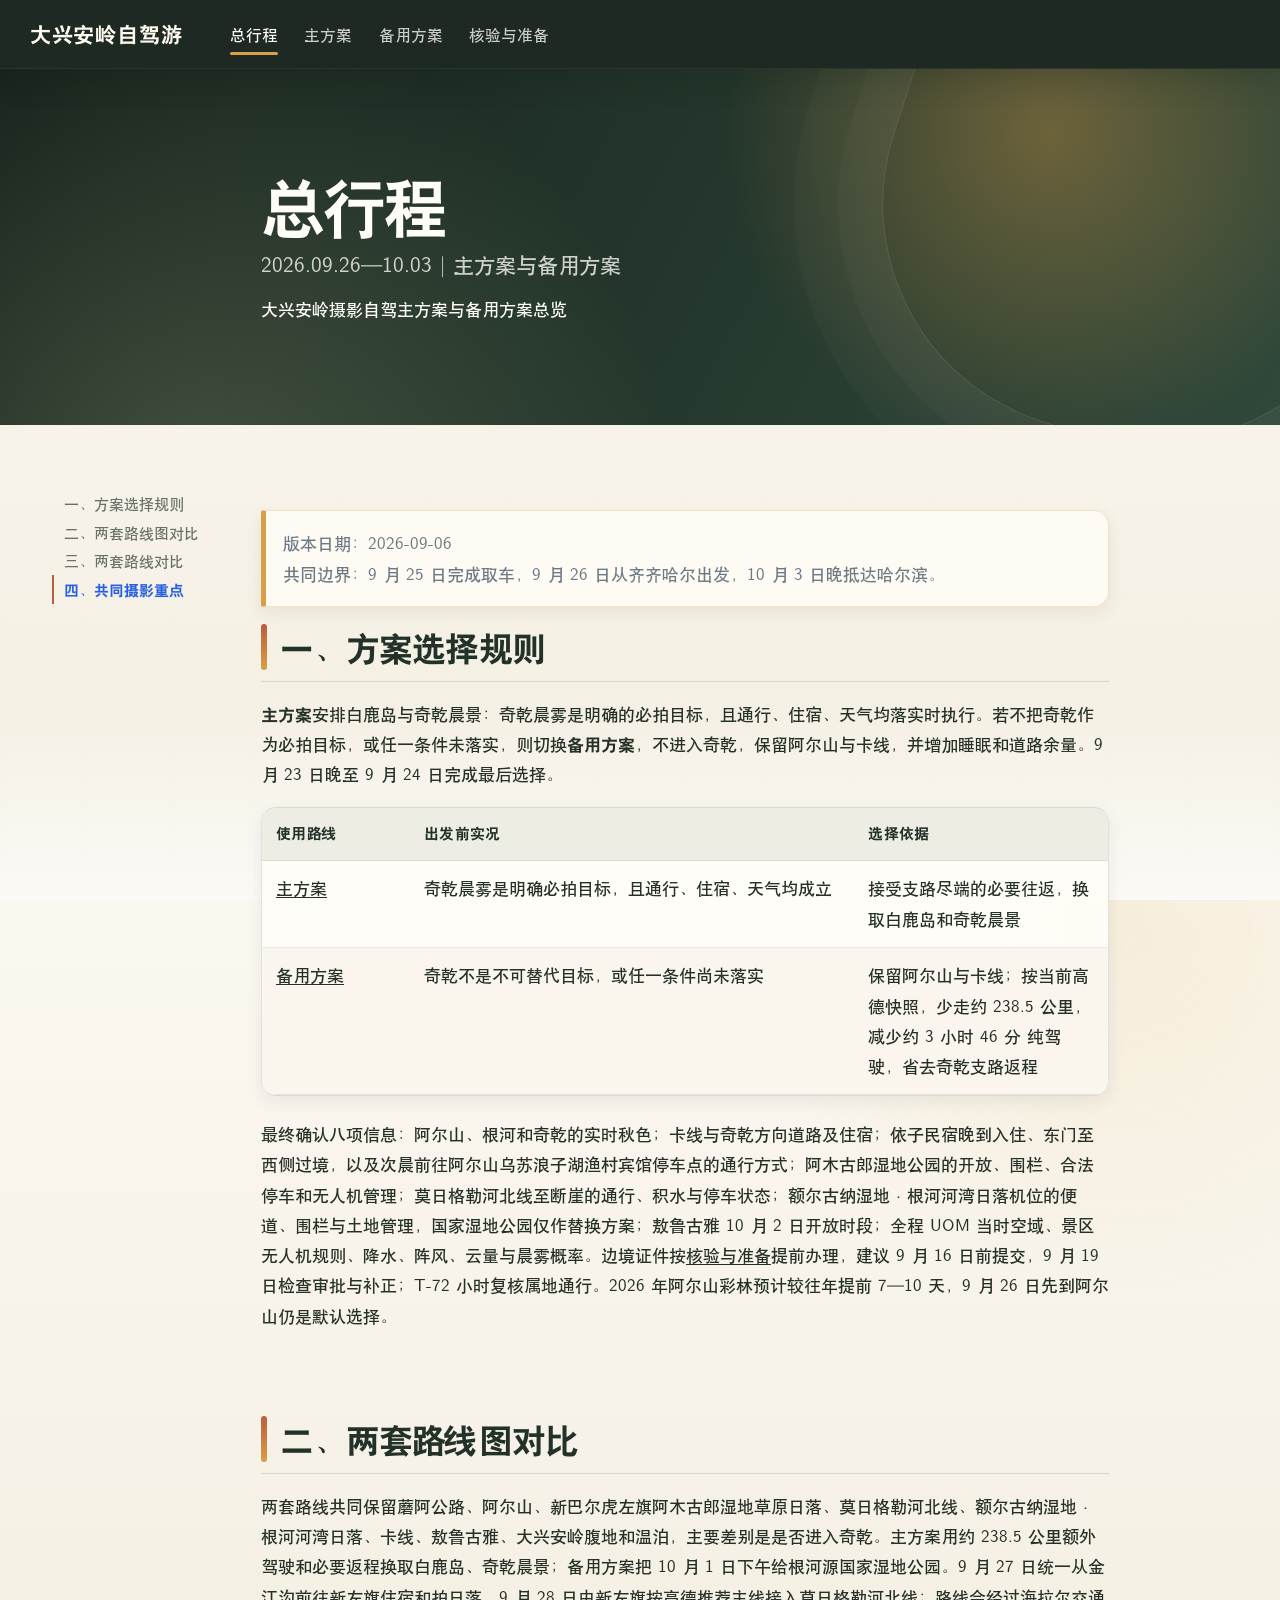
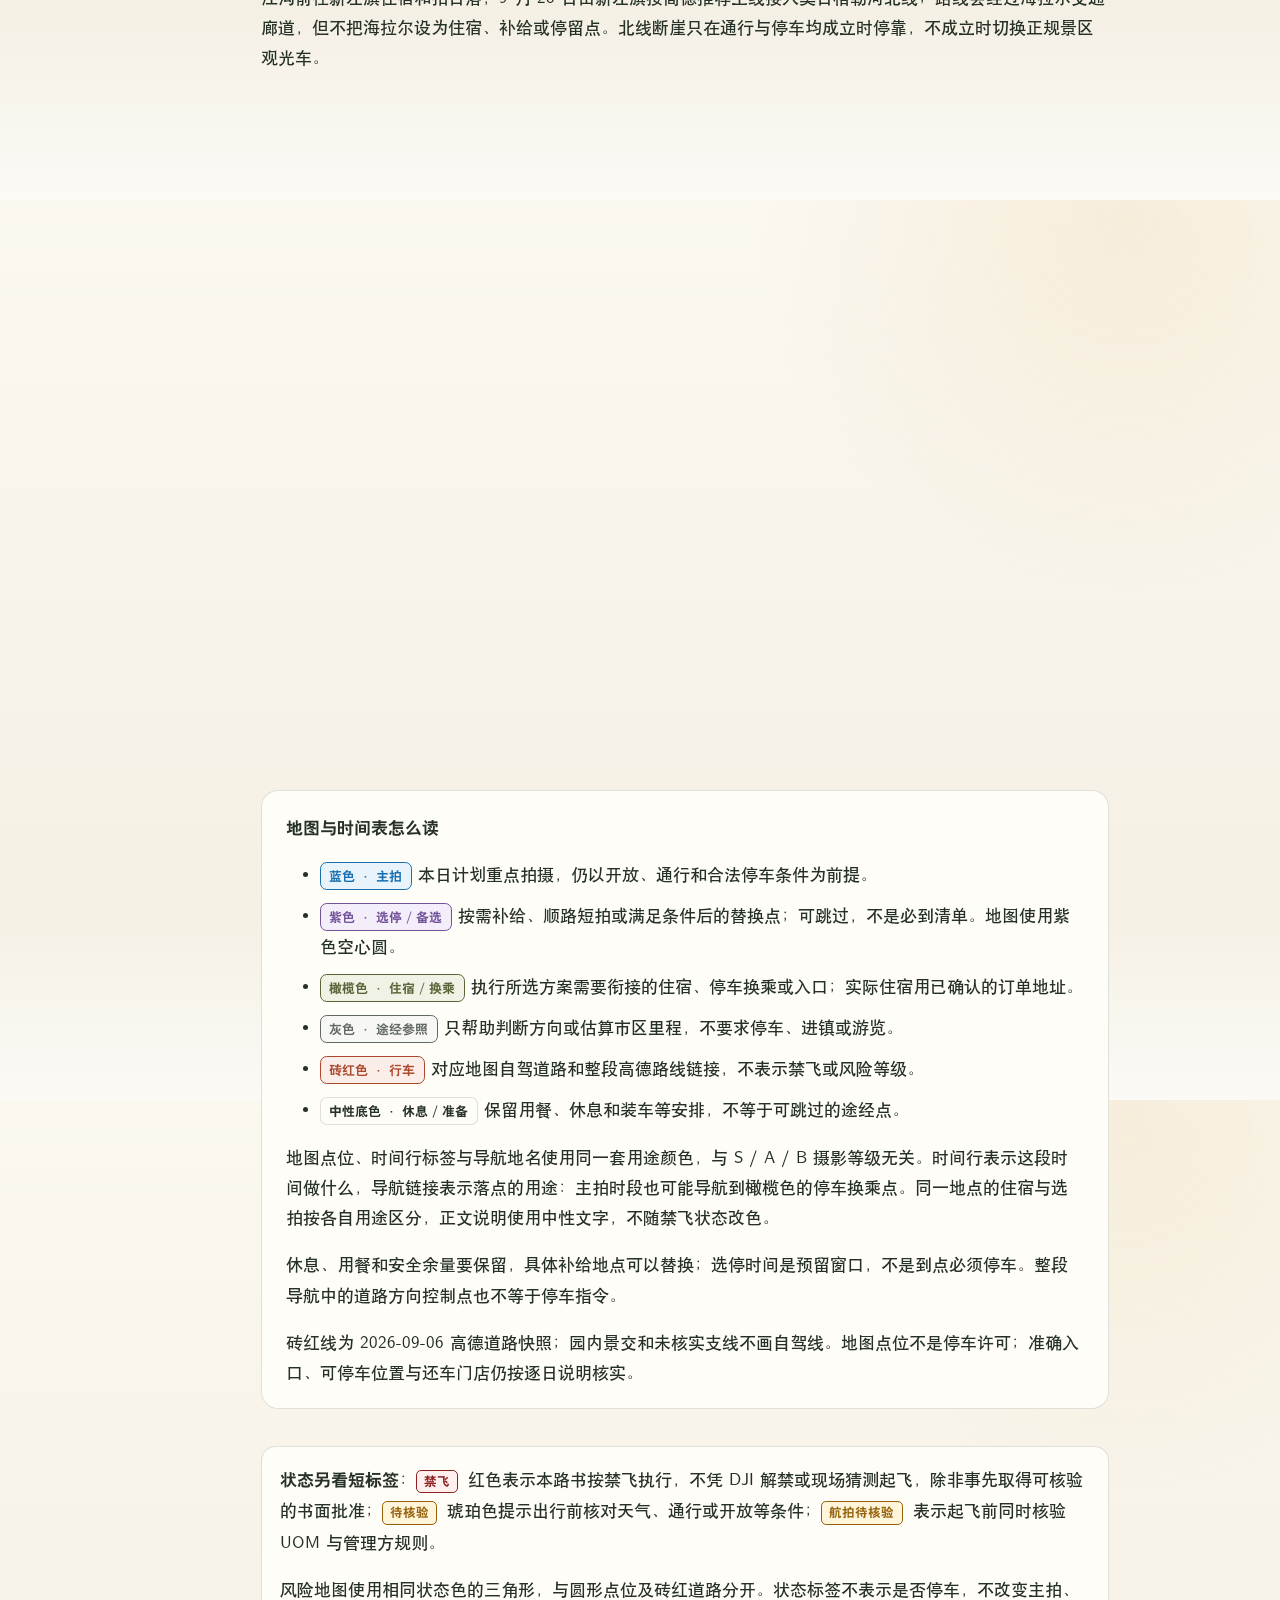
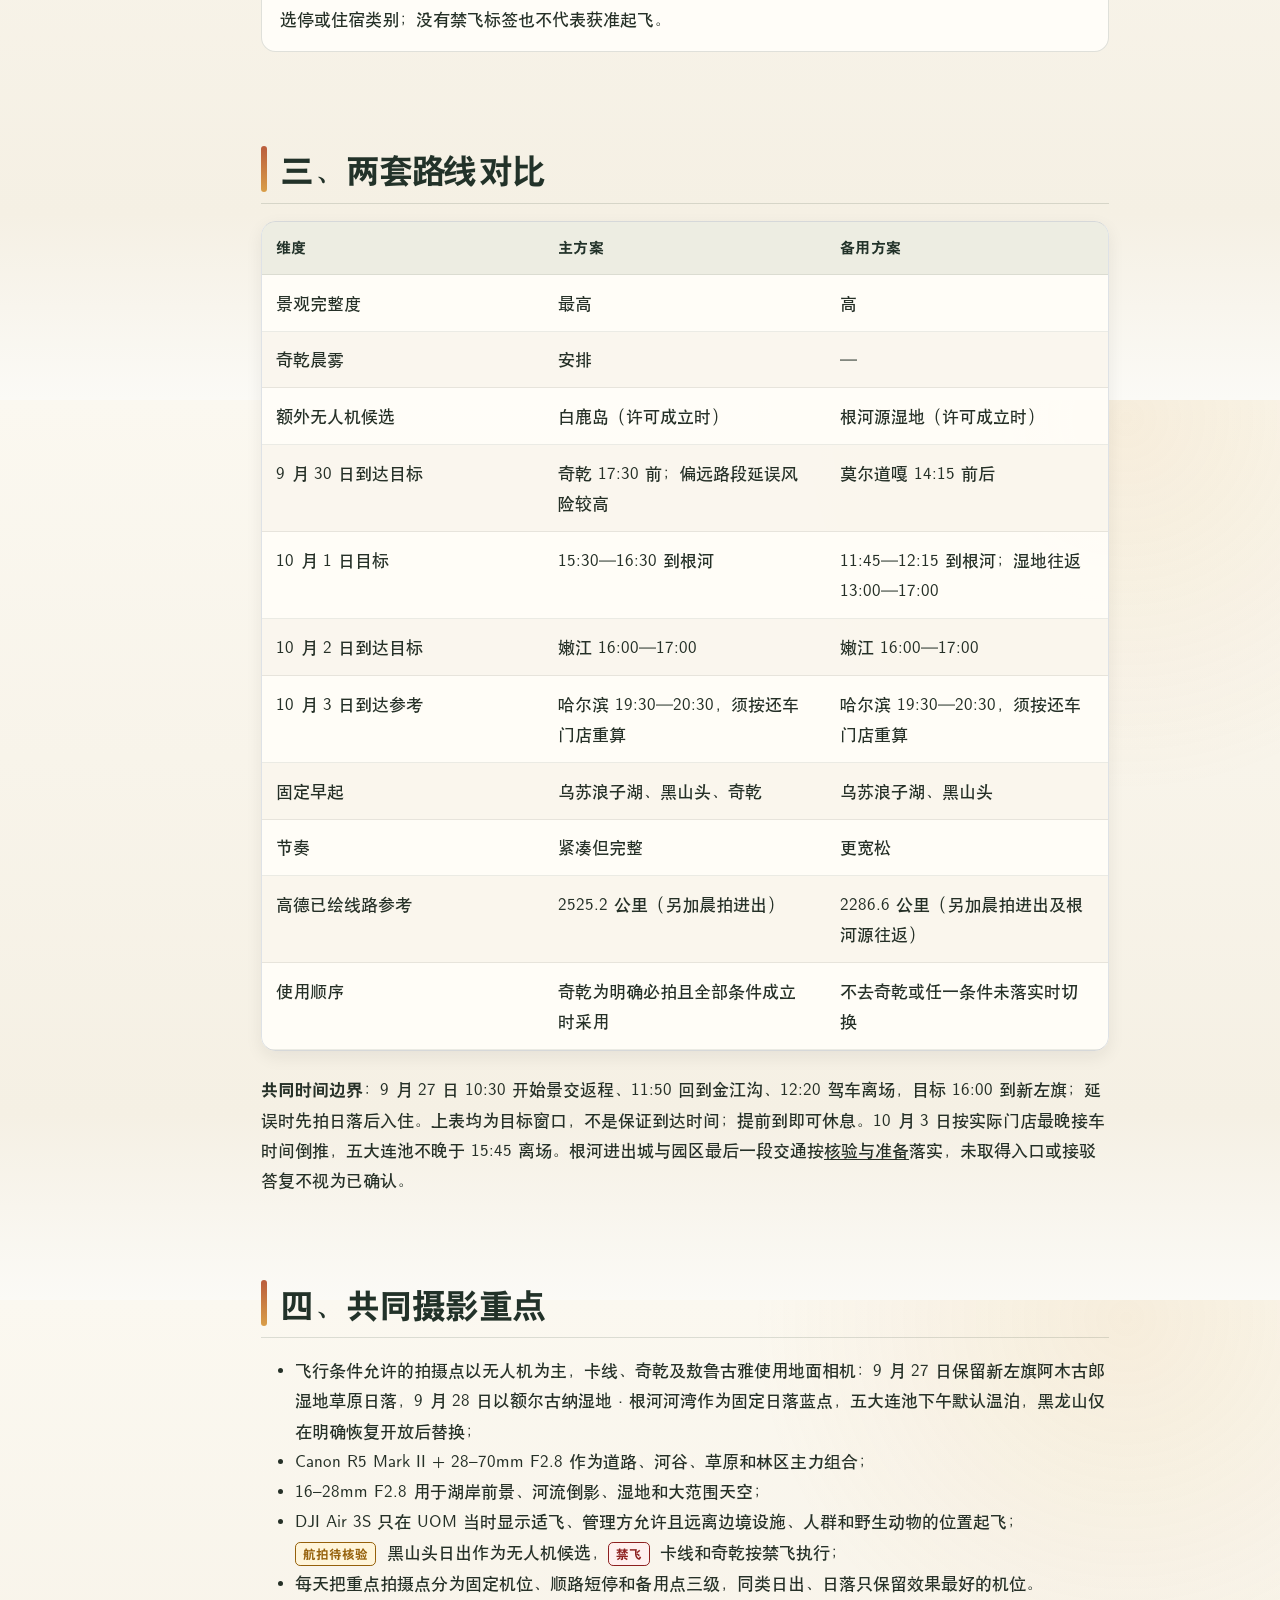
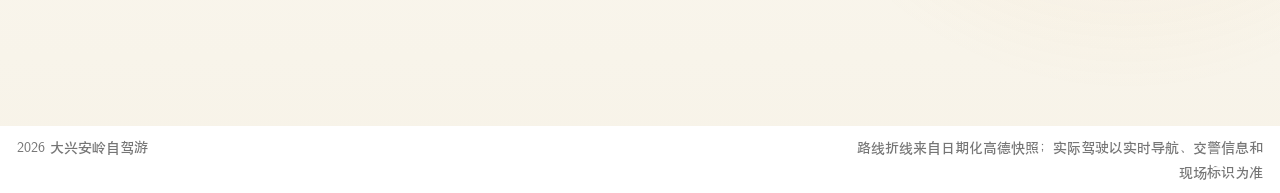
==== commit 70491fac: "Built site for gh-pages" ====
--- a/index.html
+++ b/index.html
@@ -160,7 +160,7 @@
 <section id="一方案选择规则" class="level2">
 <h2 class="anchored" data-anchor-id="一方案选择规则">一、方案选择规则</h2>
 <p><strong>主方案</strong>安排白鹿岛与奇乾晨景：奇乾晨雾是明确的必拍目标，且通行、住宿、天气均落实时执行。若不把奇乾作为必拍目标，或任一条件未落实，则切换<strong>备用方案</strong>，不进入奇乾，保留阿尔山与卡线，并增加睡眠和道路余量。9 月 23 日晚至 9 月 24 日完成最后选择。</p>
-<div class="table-scroll compact-scroll" tabindex="0" role="region" aria-label="窄屏以卡片显示的表格">
+<div class="table-scroll compact-scroll" role="region" tabindex="0" aria-label="窄屏以卡片显示的表格">
 <table class="caption-top table">
 <thead>
 <tr class="header">
@@ -227,7 +227,7 @@
 <figcaption>主方案八日路线</figcaption>
 </figure>
 </div>
-<p>进入奇乾，景观最完整，但承担必要折返和偏远夜路。</p>
+<p>进入奇乾，保留白鹿岛与晨景，承担必要折返和更高的延误风险；目标在 17:30 前抵达，不把偏远夜路设为默认安排。</p>
 <p><a href="./primary.html" class="btn btn-outline-primary">查看主方案的逐日地图与时间安排</a></p>
 </section>
 <section id="备用方案" class="level3 route-card">
@@ -263,7 +263,7 @@
 </section>
 <section id="三两套路线对比" class="level2">
 <h2 class="anchored" data-anchor-id="三两套路线对比">三、两套路线对比</h2>
-<div class="table-scroll compact-scroll" tabindex="0" role="region" aria-label="窄屏以卡片显示的表格">
+<div class="table-scroll compact-scroll" role="region" tabindex="0" aria-label="窄屏以卡片显示的表格">
 <table class="caption-top table">
 <colgroup>
 <col style="width: 33%">
@@ -343,19 +343,19 @@
 维度
 </div>
 <div class="cell-content">
-9 月 30 日偏远夜路
-</div></td>
-<td data-label="主方案"><div class="cell-label" aria-hidden="true">
-主方案
-</div>
-<div class="cell-content">
-有
-</div></td>
-<td data-label="备用方案"><div class="cell-label" aria-hidden="true">
-备用方案
-</div>
-<div class="cell-content">
-无
+9 月 30 日到达目标
+</div></td>
+<td data-label="主方案"><div class="cell-label" aria-hidden="true">
+主方案
+</div>
+<div class="cell-content">
+奇乾 17:30 前；偏远路段延误风险较高
+</div></td>
+<td data-label="备用方案"><div class="cell-label" aria-hidden="true">
+备用方案
+</div>
+<div class="cell-content">
+莫尔道嘎 14:15 前后
 </div></td>
 </tr>
 <tr class="odd">
@@ -363,19 +363,59 @@
 维度
 </div>
 <div class="cell-content">
-10 月 2—3 日主路夜行
-</div></td>
-<td data-label="主方案"><div class="cell-label" aria-hidden="true">
-主方案
-</div>
-<div class="cell-content">
-接受
-</div></td>
-<td data-label="备用方案"><div class="cell-label" aria-hidden="true">
-备用方案
-</div>
-<div class="cell-content">
-接受
+10 月 1 日目标
+</div></td>
+<td data-label="主方案"><div class="cell-label" aria-hidden="true">
+主方案
+</div>
+<div class="cell-content">
+15:30—16:30 到根河
+</div></td>
+<td data-label="备用方案"><div class="cell-label" aria-hidden="true">
+备用方案
+</div>
+<div class="cell-content">
+11:45—12:15 到根河；湿地往返 13:00—17:00
+</div></td>
+</tr>
+<tr class="even">
+<td data-label="维度"><div class="cell-label" aria-hidden="true">
+维度
+</div>
+<div class="cell-content">
+10 月 2 日到达目标
+</div></td>
+<td data-label="主方案"><div class="cell-label" aria-hidden="true">
+主方案
+</div>
+<div class="cell-content">
+嫩江 16:00—17:00
+</div></td>
+<td data-label="备用方案"><div class="cell-label" aria-hidden="true">
+备用方案
+</div>
+<div class="cell-content">
+嫩江 16:00—17:00
+</div></td>
+</tr>
+<tr class="odd">
+<td data-label="维度"><div class="cell-label" aria-hidden="true">
+维度
+</div>
+<div class="cell-content">
+10 月 3 日到达参考
+</div></td>
+<td data-label="主方案"><div class="cell-label" aria-hidden="true">
+主方案
+</div>
+<div class="cell-content">
+哈尔滨 19:30—20:30，须按还车门店重算
+</div></td>
+<td data-label="备用方案"><div class="cell-label" aria-hidden="true">
+备用方案
+</div>
+<div class="cell-content">
+哈尔滨 19:30—20:30，须按还车门店重算
 </div></td>
 </tr>
 <tr class="even">
@@ -461,6 +501,7 @@
 </tbody>
 </table>
 </div>
+<p><strong>共同时间边界</strong>：9 月 27 日 10:30 开始景交返程、11:50 回到金江沟、12:20 驾车离场，目标 16:00 到新左旗；延误时先拍日落后入住。上表均为目标窗口，不是保证到达时间；提前到即可休息。10 月 3 日按实际门店最晚接车时间倒推，五大连池不晚于 15:45 离场。根河进出城与园区最后一段交通按<a href="./sources.html#access-parking">核验与准备</a>落实，未取得入口或接驳答复不视为已确认。</p>
 </section>
 <section id="四共同摄影重点" class="level2">
 <h2 class="anchored" data-anchor-id="四共同摄影重点">四、共同摄影重点</h2>
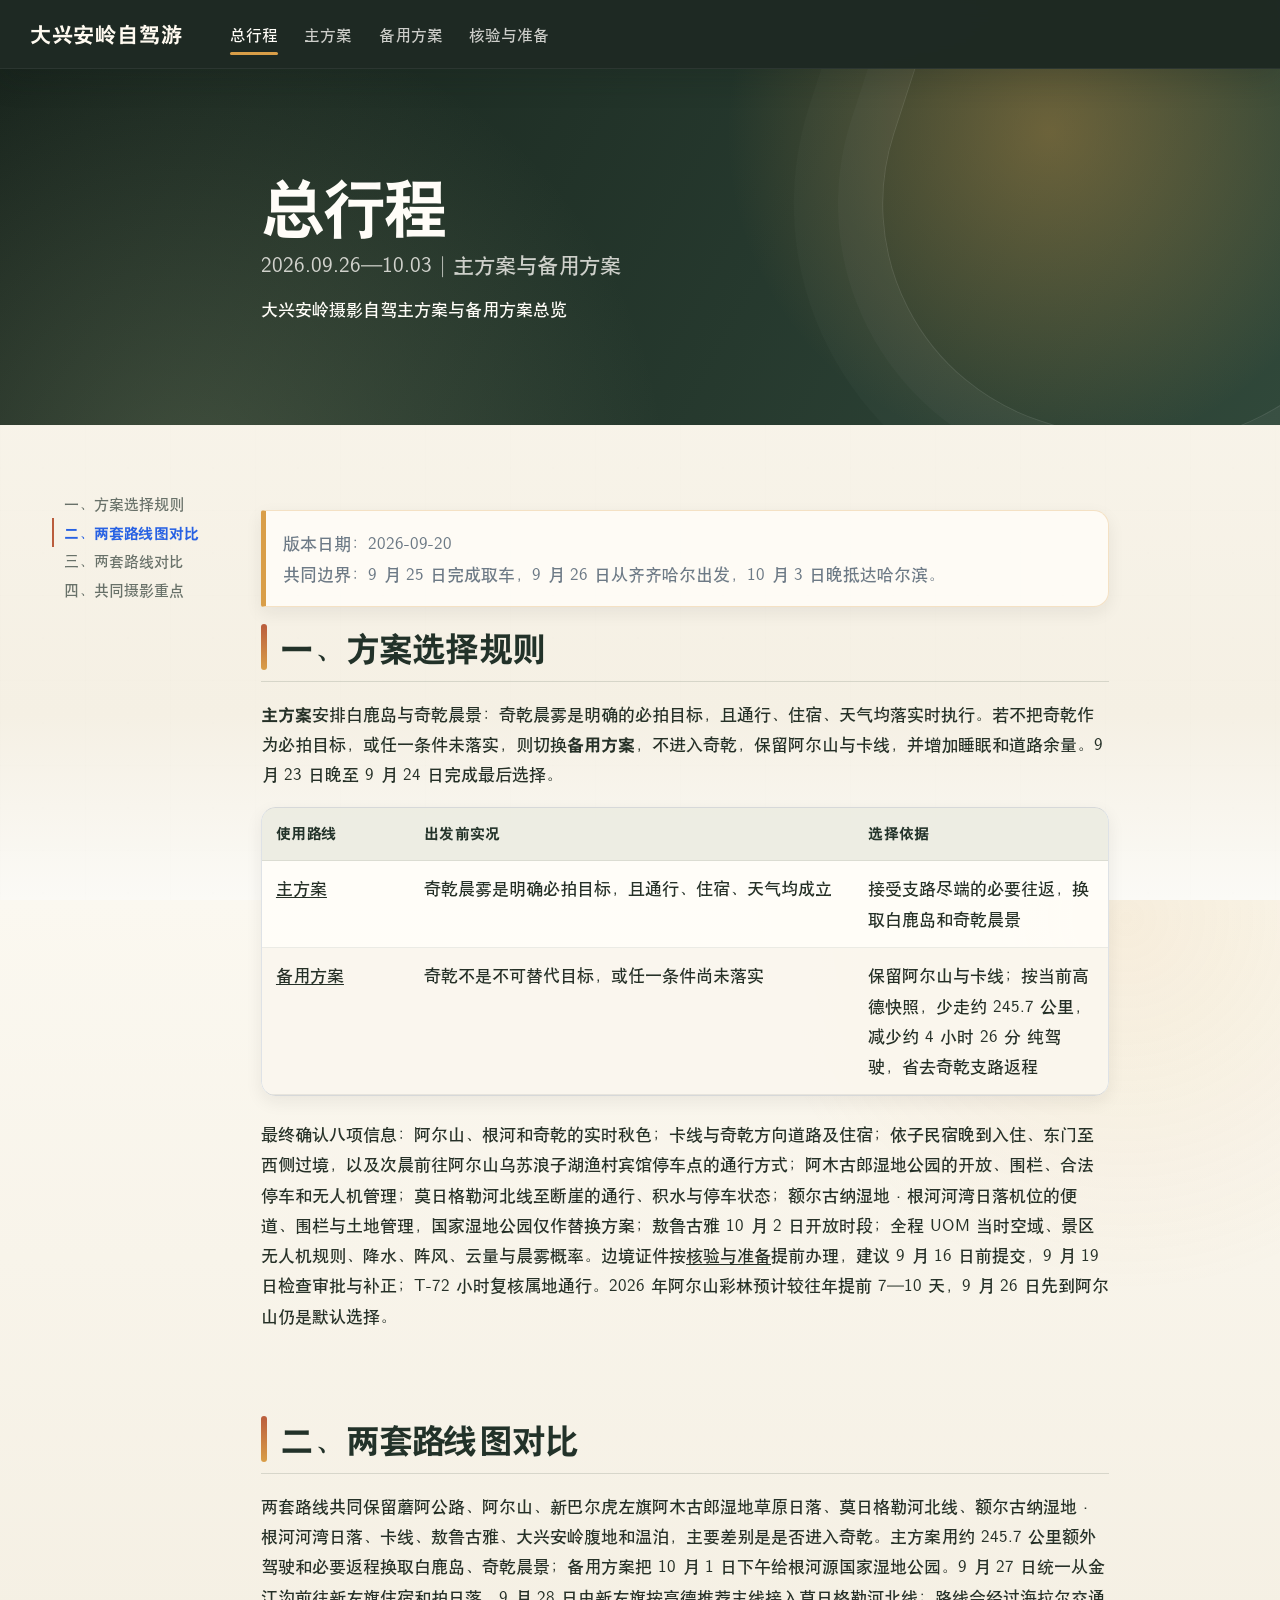
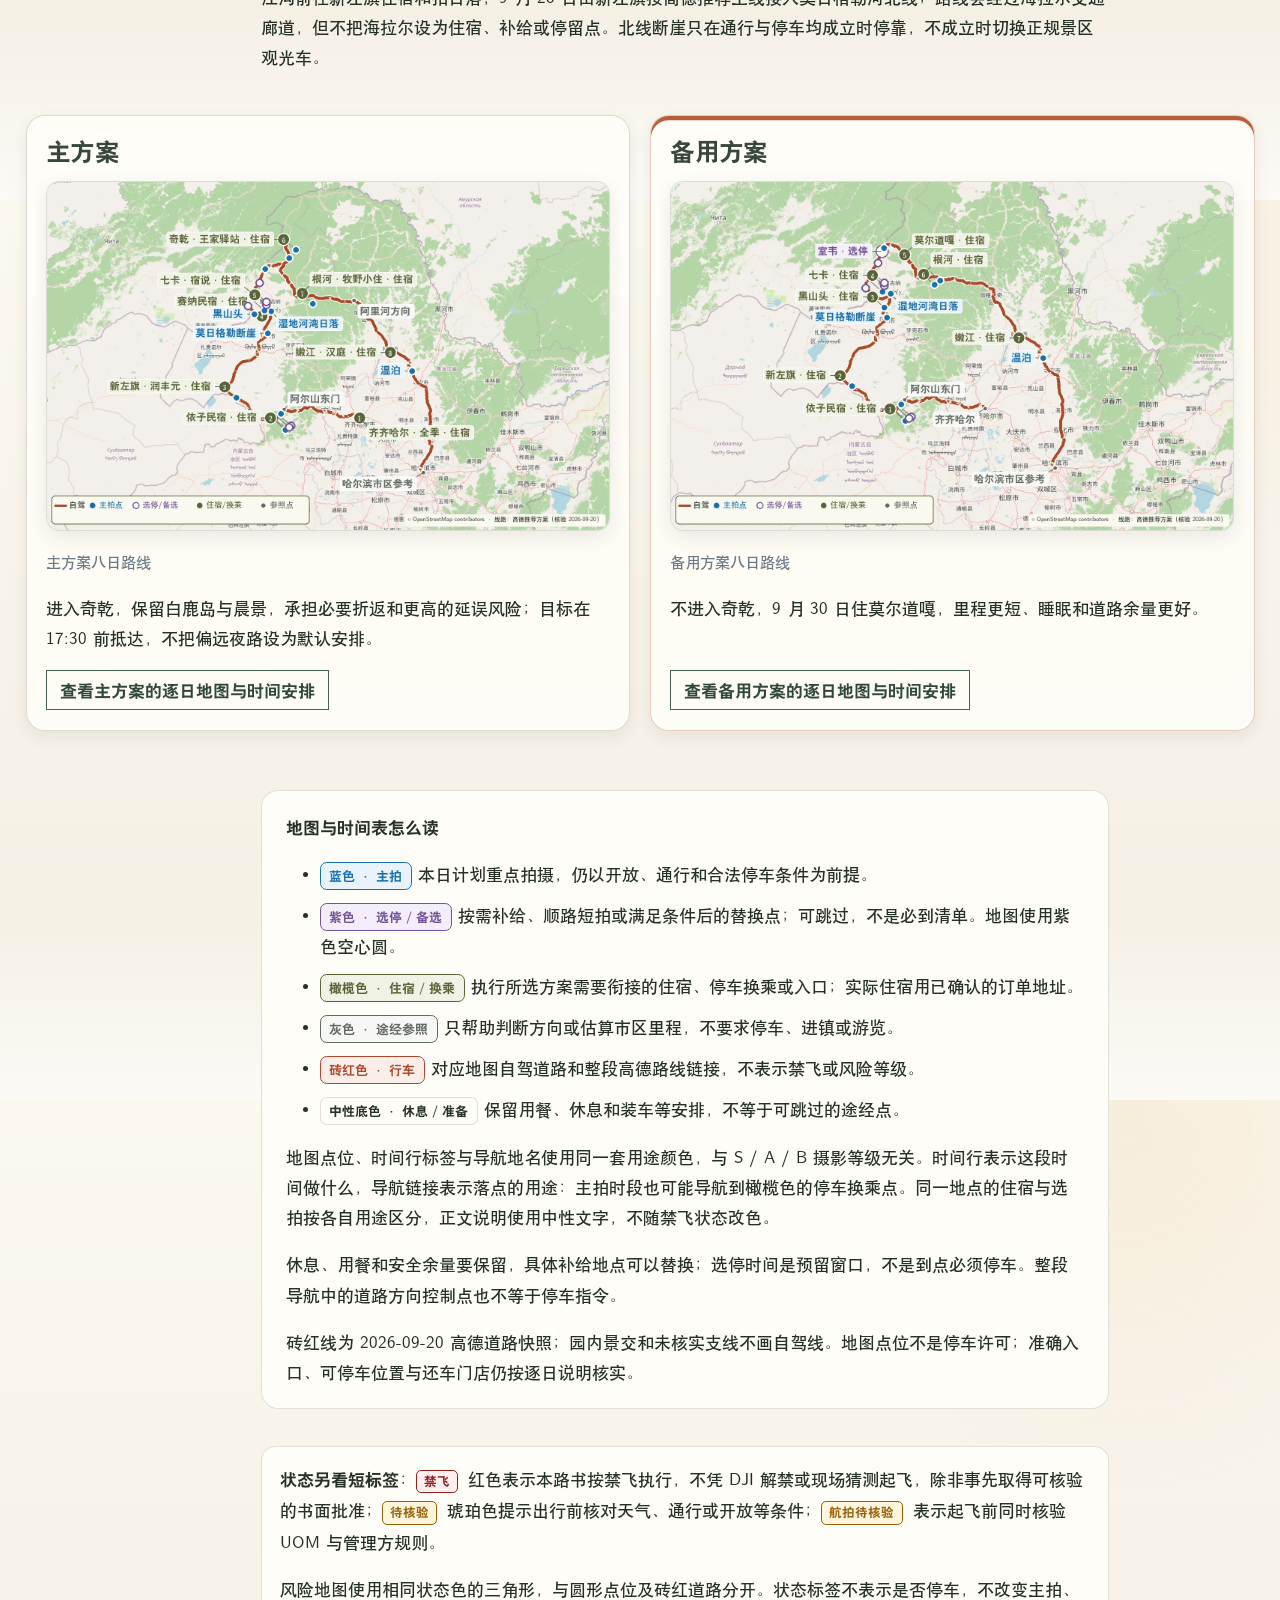
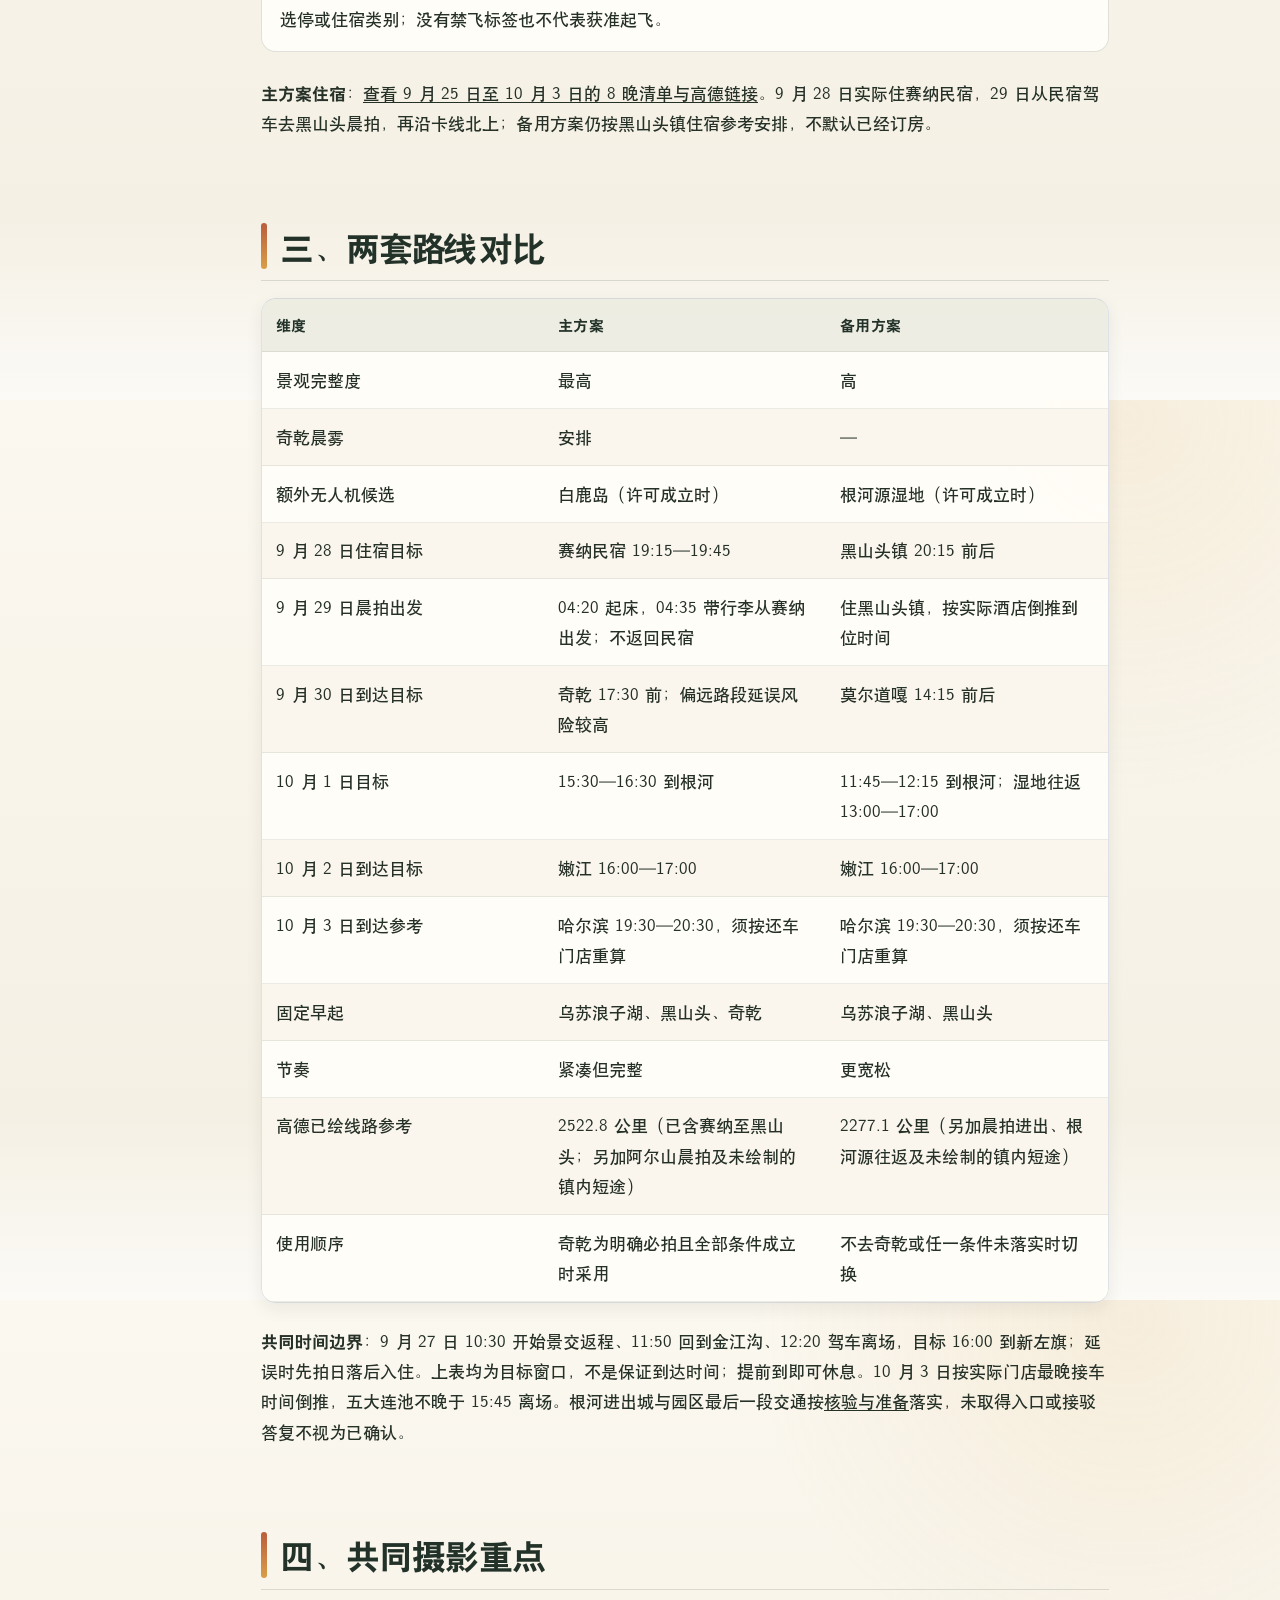
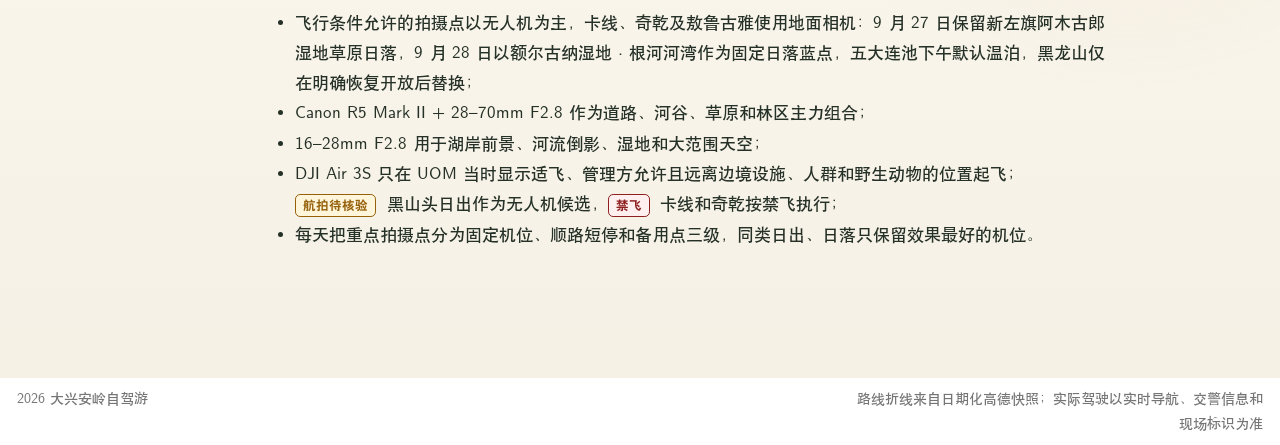
==== commit 344f289e: "Built site for gh-pages" ====
--- a/index.html
+++ b/index.html
@@ -155,12 +155,12 @@
 
 
 <blockquote class="blockquote">
-<p>版本日期：2026-09-06<br> 共同边界：9 月 25 日完成取车，9 月 26 日从齐齐哈尔出发，10 月 3 日晚抵达哈尔滨。</p>
+<p>版本日期：2026-09-20<br> 共同边界：9 月 25 日完成取车，9 月 26 日从齐齐哈尔出发，10 月 3 日晚抵达哈尔滨。</p>
 </blockquote>
 <section id="一方案选择规则" class="level2">
 <h2 class="anchored" data-anchor-id="一方案选择规则">一、方案选择规则</h2>
 <p><strong>主方案</strong>安排白鹿岛与奇乾晨景：奇乾晨雾是明确的必拍目标，且通行、住宿、天气均落实时执行。若不把奇乾作为必拍目标，或任一条件未落实，则切换<strong>备用方案</strong>，不进入奇乾，保留阿尔山与卡线，并增加睡眠和道路余量。9 月 23 日晚至 9 月 24 日完成最后选择。</p>
-<div class="table-scroll compact-scroll" role="region" tabindex="0" aria-label="窄屏以卡片显示的表格">
+<div class="table-scroll compact-scroll" role="region" aria-label="窄屏以卡片显示的表格" tabindex="0">
 <table class="caption-top table">
 <thead>
 <tr class="header">
@@ -207,7 +207,7 @@
 选择依据
 </div>
 <div class="cell-content">
-保留阿尔山与卡线；按当前高德快照，少走约 238.5 公里，减少约 3 小时 46 分 纯驾驶，省去奇乾支路返程
+保留阿尔山与卡线；按当前高德快照，少走约 245.7 公里，减少约 4 小时 26 分 纯驾驶，省去奇乾支路返程
 </div></td>
 </tr>
 </tbody>
@@ -217,7 +217,7 @@
 </section>
 <section id="二两套路线图对比" class="level2 page-columns page-full">
 <h2 class="anchored" data-anchor-id="二两套路线图对比">二、两套路线图对比</h2>
-<p>两套路线共同保留蘑阿公路、阿尔山、新巴尔虎左旗阿木古郎湿地草原日落、莫日格勒河北线、额尔古纳湿地·根河河湾日落、卡线、敖鲁古雅、大兴安岭腹地和温泊，主要差别是是否进入奇乾。主方案用约 238.5 公里额外驾驶和必要返程换取白鹿岛、奇乾晨景；备用方案把 10 月 1 日下午给根河源国家湿地公园。9 月 27 日统一从金江沟前往新左旗住宿和拍日落，9 月 28 日由新左旗按高德推荐主线接入莫日格勒河北线；路线会经过海拉尔交通廊道，但不把海拉尔设为住宿、补给或停留点。北线断崖只在通行与停车均成立时停靠，不成立时切换正规景区观光车。</p>
+<p>两套路线共同保留蘑阿公路、阿尔山、新巴尔虎左旗阿木古郎湿地草原日落、莫日格勒河北线、额尔古纳湿地·根河河湾日落、卡线、敖鲁古雅、大兴安岭腹地和温泊，主要差别是是否进入奇乾。主方案用约 245.7 公里额外驾驶和必要返程换取白鹿岛、奇乾晨景；备用方案把 10 月 1 日下午给根河源国家湿地公园。9 月 27 日统一从金江沟前往新左旗住宿和拍日落，9 月 28 日由新左旗按高德推荐主线接入莫日格勒河北线；路线会经过海拉尔交通廊道，但不把海拉尔设为住宿、补给或停留点。北线断崖只在通行与停车均成立时停靠，不成立时切换正规景区观光车。</p>
 <div class="route-comparison column-page">
 <section id="主方案" class="level3 route-card">
 <h3 class="anchored" data-anchor-id="主方案">主方案</h3>
@@ -254,16 +254,17 @@
 </ul>
 <p>地图点位、时间行标签与导航地名使用同一套用途颜色，与 S / A / B 摄影等级无关。时间行表示这段时间做什么，导航链接表示落点的用途：主拍时段也可能导航到橄榄色的停车换乘点。同一地点的住宿与选拍按各自用途区分，正文说明使用中性文字，不随禁飞状态改色。</p>
 <p>休息、用餐和安全余量要保留，具体补给地点可以替换；选停时间是预留窗口，不是到点必须停车。整段导航中的道路方向控制点也不等于停车指令。</p>
-<p>砖红线为 2026-09-06 高德道路快照；园内景交和未核实支线不画自驾线。地图点位不是停车许可；准确入口、可停车位置与还车门店仍按逐日说明核实。</p>
+<p>砖红线为 2026-09-20 高德道路快照；园内景交和未核实支线不画自驾线。地图点位不是停车许可；准确入口、可停车位置与还车门店仍按逐日说明核实。</p>
 </div>
 <div class="drone-legend">
 <p><strong>状态另看短标签</strong>：<span class="status-tag status-no-fly">禁飞</span> 红色表示本路书按禁飞执行，不凭 DJI 解禁或现场猜测起飞，除非事先取得可核验的书面批准；<span class="status-tag status-check">待核验</span> 琥珀色提示出行前核对天气、通行或开放等条件；<span class="status-tag status-check">航拍待核验</span> 表示起飞前同时核验 UOM 与管理方规则。</p>
 <p>风险地图使用相同状态色的三角形，与圆形点位及砖红道路分开。状态标签不表示是否停车，不改变主拍、选停或住宿类别；没有禁飞标签也不代表获准起飞。</p>
 </div>
+<p><strong>主方案住宿</strong>：<a href="./primary.html#primary-lodgings">查看 9 月 25 日至 10 月 3 日的 8 晚清单与高德链接</a>。9 月 28 日实际住赛纳民宿，29 日从民宿驾车去黑山头晨拍，再沿卡线北上；备用方案仍按黑山头镇住宿参考安排，不默认已经订房。</p>
 </section>
 <section id="三两套路线对比" class="level2">
 <h2 class="anchored" data-anchor-id="三两套路线对比">三、两套路线对比</h2>
-<div class="table-scroll compact-scroll" role="region" tabindex="0" aria-label="窄屏以卡片显示的表格">
+<div class="table-scroll compact-scroll" role="region" aria-label="窄屏以卡片显示的表格" tabindex="0">
 <table class="caption-top table">
 <colgroup>
 <col style="width: 33%">
@@ -343,6 +344,46 @@
 维度
 </div>
 <div class="cell-content">
+9 月 28 日住宿目标
+</div></td>
+<td data-label="主方案"><div class="cell-label" aria-hidden="true">
+主方案
+</div>
+<div class="cell-content">
+赛纳民宿 19:15—19:45
+</div></td>
+<td data-label="备用方案"><div class="cell-label" aria-hidden="true">
+备用方案
+</div>
+<div class="cell-content">
+黑山头镇 20:15 前后
+</div></td>
+</tr>
+<tr class="odd">
+<td data-label="维度"><div class="cell-label" aria-hidden="true">
+维度
+</div>
+<div class="cell-content">
+9 月 29 日晨拍出发
+</div></td>
+<td data-label="主方案"><div class="cell-label" aria-hidden="true">
+主方案
+</div>
+<div class="cell-content">
+04:20 起床，04:35 带行李从赛纳出发；不返回民宿
+</div></td>
+<td data-label="备用方案"><div class="cell-label" aria-hidden="true">
+备用方案
+</div>
+<div class="cell-content">
+住黑山头镇，按实际酒店倒推到位时间
+</div></td>
+</tr>
+<tr class="even">
+<td data-label="维度"><div class="cell-label" aria-hidden="true">
+维度
+</div>
+<div class="cell-content">
 9 月 30 日到达目标
 </div></td>
 <td data-label="主方案"><div class="cell-label" aria-hidden="true">
@@ -469,13 +510,13 @@
 主方案
 </div>
 <div class="cell-content">
-2525.2 公里（另加晨拍进出）
-</div></td>
-<td data-label="备用方案"><div class="cell-label" aria-hidden="true">
-备用方案
-</div>
-<div class="cell-content">
-2286.6 公里（另加晨拍进出及根河源往返）
+2522.8 公里（已含赛纳至黑山头；另加阿尔山晨拍及未绘制的镇内短途）
+</div></td>
+<td data-label="备用方案"><div class="cell-label" aria-hidden="true">
+备用方案
+</div>
+<div class="cell-content">
+2277.1 公里（另加晨拍进出、根河源往返及未绘制的镇内短途）
 </div></td>
 </tr>
 <tr class="odd">
--- a/styles.css
+++ b/styles.css
@@ -761,6 +761,21 @@
   width: 44%;
 }
 
+/* Hotel addresses need more room than the generic schedule navigation column. */
+@media (min-width: 768px) {
+  .lodging-list .compact-scroll col {
+    width: auto !important;
+  }
+
+  .lodging-list .table-scroll.compact-scroll th:first-child {
+    width: 19%;
+  }
+
+  .lodging-list .table-scroll.compact-scroll th:last-child {
+    width: 45%;
+  }
+}
+
 @media (max-width: 767.98px) {
   .prep-jump > p {
     grid-template-columns: repeat(2, minmax(0, 1fr));
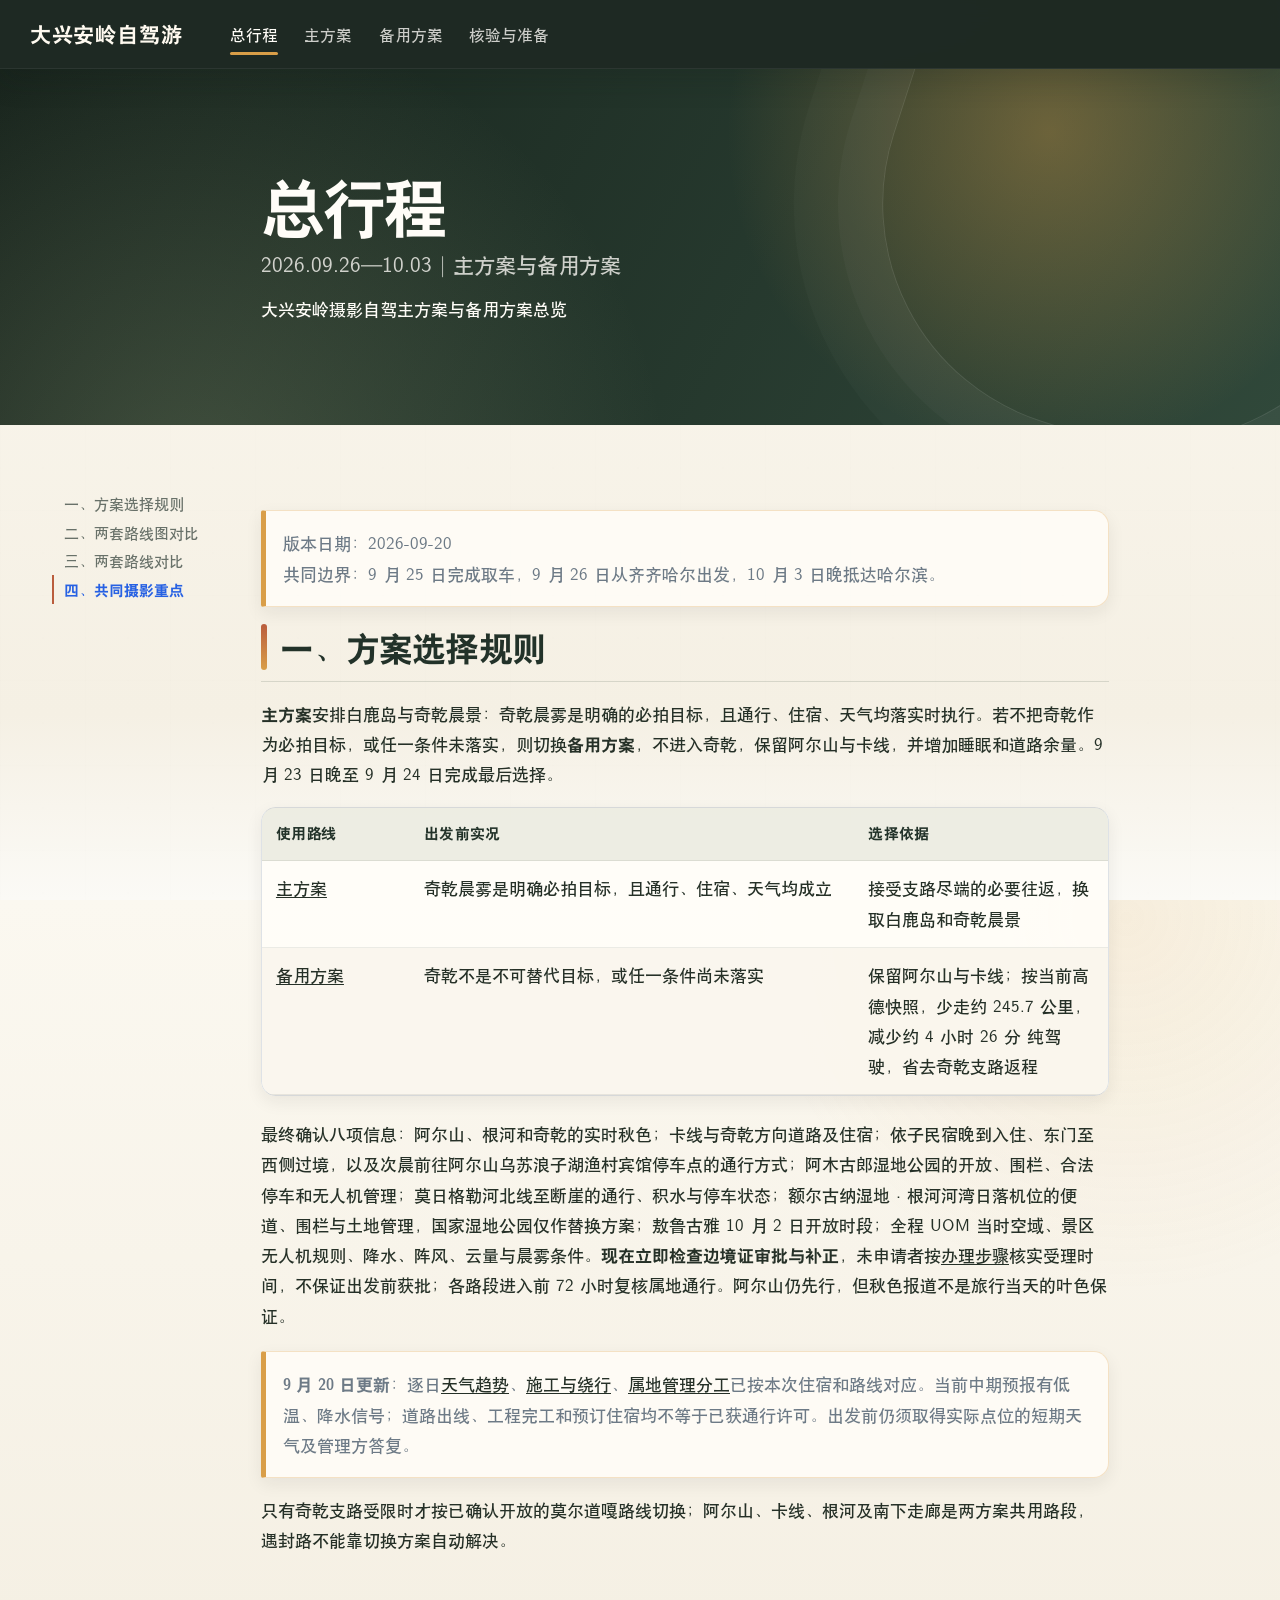
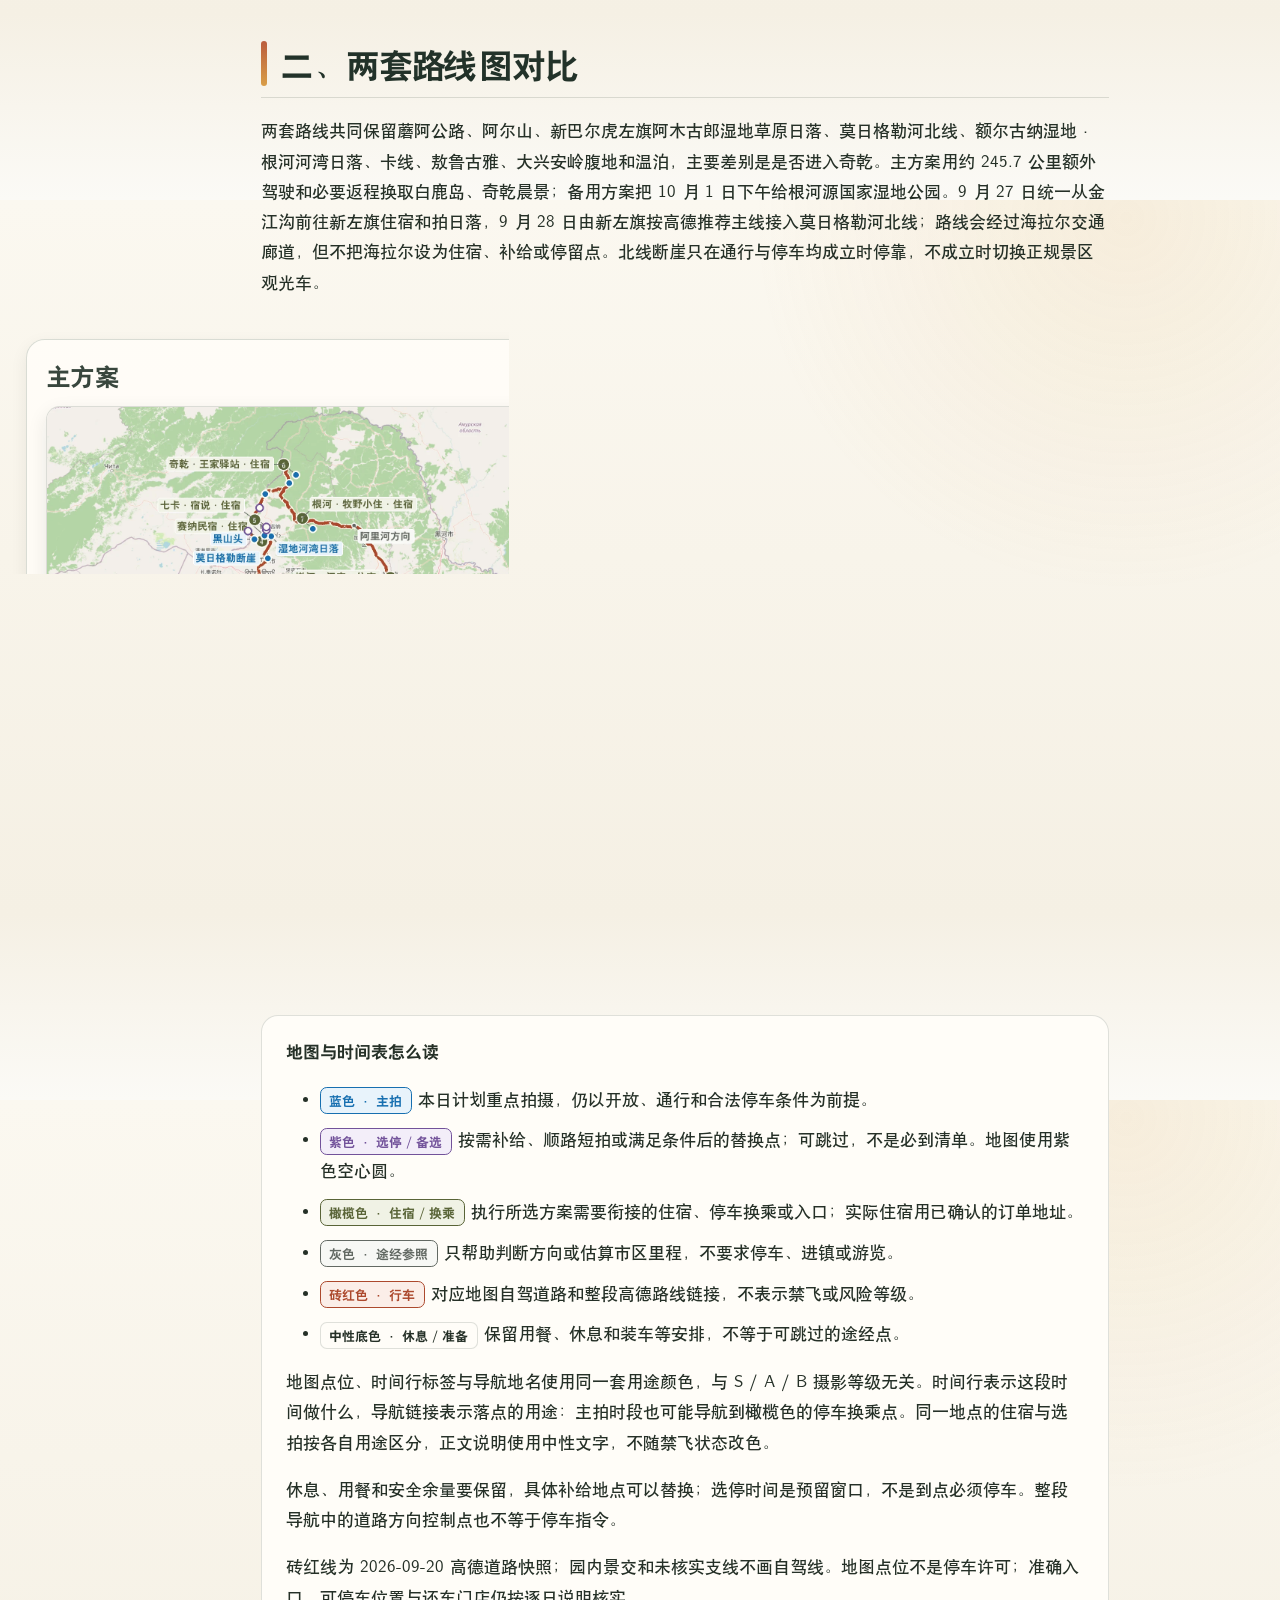
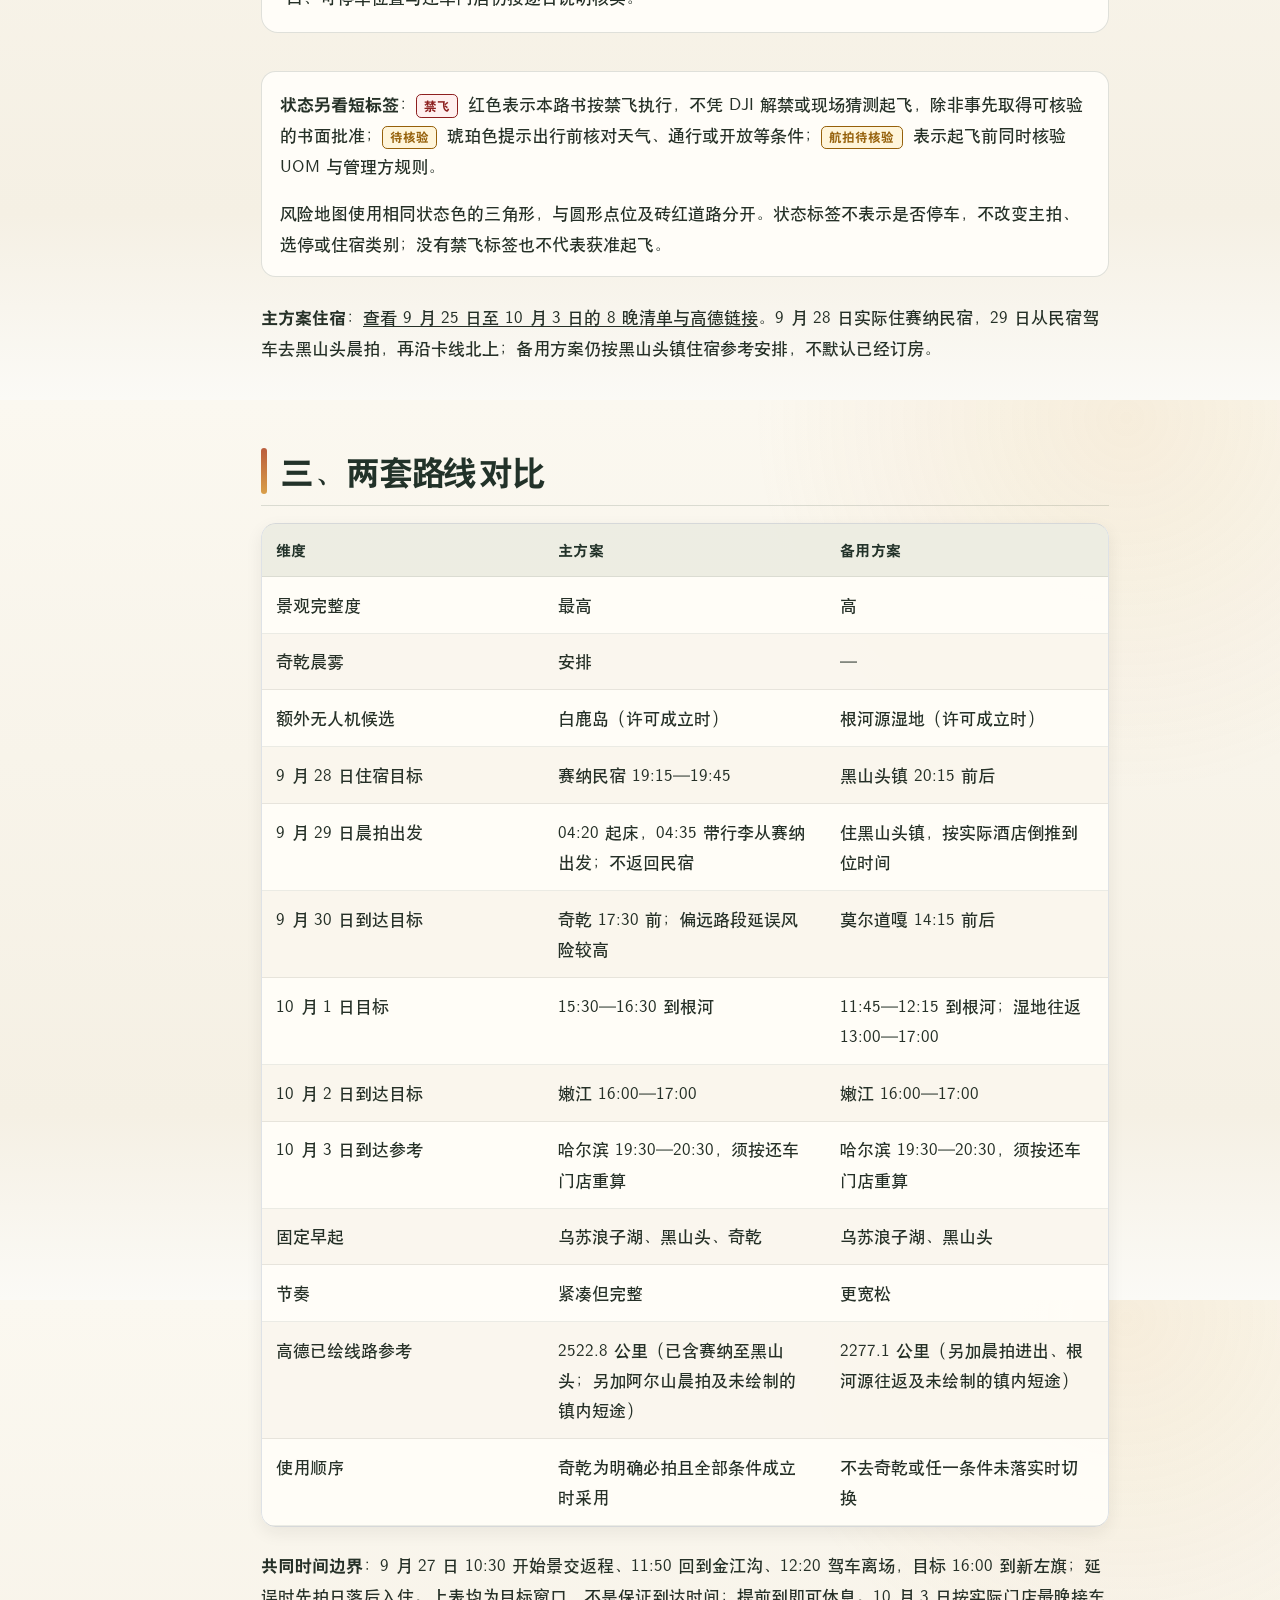
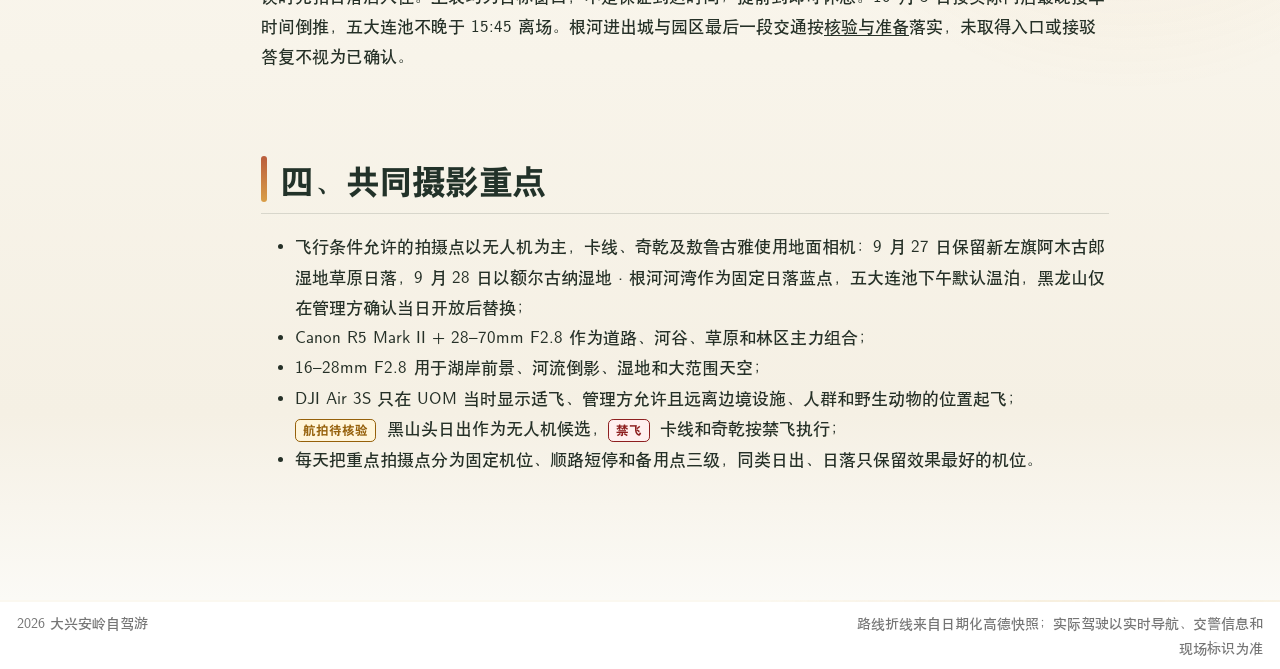
==== commit 23a37853: "Built site for gh-pages" ====
--- a/index.html
+++ b/index.html
@@ -160,7 +160,7 @@
 <section id="一方案选择规则" class="level2">
 <h2 class="anchored" data-anchor-id="一方案选择规则">一、方案选择规则</h2>
 <p><strong>主方案</strong>安排白鹿岛与奇乾晨景：奇乾晨雾是明确的必拍目标，且通行、住宿、天气均落实时执行。若不把奇乾作为必拍目标，或任一条件未落实，则切换<strong>备用方案</strong>，不进入奇乾，保留阿尔山与卡线，并增加睡眠和道路余量。9 月 23 日晚至 9 月 24 日完成最后选择。</p>
-<div class="table-scroll compact-scroll" role="region" aria-label="窄屏以卡片显示的表格" tabindex="0">
+<div class="table-scroll compact-scroll" aria-label="窄屏以卡片显示的表格" role="region" tabindex="0">
 <table class="caption-top table">
 <thead>
 <tr class="header">
@@ -213,7 +213,11 @@
 </tbody>
 </table>
 </div>
-<p>最终确认八项信息：阿尔山、根河和奇乾的实时秋色；卡线与奇乾方向道路及住宿；依子民宿晚到入住、东门至西侧过境，以及次晨前往阿尔山乌苏浪子湖渔村宾馆停车点的通行方式；阿木古郎湿地公园的开放、围栏、合法停车和无人机管理；莫日格勒河北线至断崖的通行、积水与停车状态；额尔古纳湿地·根河河湾日落机位的便道、围栏与土地管理，国家湿地公园仅作替换方案；敖鲁古雅 10 月 2 日开放时段；全程 UOM 当时空域、景区无人机规则、降水、阵风、云量与晨雾概率。边境证件按<a href="./sources.html#permits">核验与准备</a>提前办理，建议 9 月 16 日前提交，9 月 19 日检查审批与补正；T-72 小时复核属地通行。2026 年阿尔山彩林预计较往年提前 7—10 天，9 月 26 日先到阿尔山仍是默认选择。</p>
+<p>最终确认八项信息：阿尔山、根河和奇乾的实时秋色；卡线与奇乾方向道路及住宿；依子民宿晚到入住、东门至西侧过境，以及次晨前往阿尔山乌苏浪子湖渔村宾馆停车点的通行方式；阿木古郎湿地公园的开放、围栏、合法停车和无人机管理；莫日格勒河北线至断崖的通行、积水与停车状态；额尔古纳湿地·根河河湾日落机位的便道、围栏与土地管理，国家湿地公园仅作替换方案；敖鲁古雅 10 月 2 日开放时段；全程 UOM 当时空域、景区无人机规则、降水、阵风、云量与晨雾条件。<strong>现在立即检查边境证审批与补正</strong>，未申请者按<a href="./sources.html#permits">办理步骤</a>核实受理时间，不保证出发前获批；各路段进入前 72 小时复核属地通行。阿尔山仍先行，但秋色报道不是旅行当天的叶色保证。</p>
+<blockquote class="blockquote">
+<p><strong>9 月 20 日更新</strong>：逐日<a href="./sources.html#weather-checks">天气趋势</a>、<a href="./sources.html#road-controls">施工与绕行</a>、<a href="./sources.html#jurisdictions">属地管理分工</a>已按本次住宿和路线对应。当前中期预报有低温、降水信号；道路出线、工程完工和预订住宿均不等于已获通行许可。出发前仍须取得实际点位的短期天气及管理方答复。</p>
+</blockquote>
+<p>只有奇乾支路受限时才按已确认开放的莫尔道嘎路线切换；阿尔山、卡线、根河及南下走廊是两方案共用路段，遇封路不能靠切换方案自动解决。</p>
 </section>
 <section id="二两套路线图对比" class="level2 page-columns page-full">
 <h2 class="anchored" data-anchor-id="二两套路线图对比">二、两套路线图对比</h2>
@@ -264,7 +268,7 @@
 </section>
 <section id="三两套路线对比" class="level2">
 <h2 class="anchored" data-anchor-id="三两套路线对比">三、两套路线对比</h2>
-<div class="table-scroll compact-scroll" role="region" aria-label="窄屏以卡片显示的表格" tabindex="0">
+<div class="table-scroll compact-scroll" aria-label="窄屏以卡片显示的表格" role="region" tabindex="0">
 <table class="caption-top table">
 <colgroup>
 <col style="width: 33%">
@@ -547,7 +551,7 @@
 <section id="四共同摄影重点" class="level2">
 <h2 class="anchored" data-anchor-id="四共同摄影重点">四、共同摄影重点</h2>
 <ul>
-<li>飞行条件允许的拍摄点以无人机为主，卡线、奇乾及敖鲁古雅使用地面相机：9 月 27 日保留新左旗阿木古郎湿地草原日落，9 月 28 日以额尔古纳湿地·根河河湾作为固定日落蓝点，五大连池下午默认温泊，黑龙山仅在明确恢复开放后替换；</li>
+<li>飞行条件允许的拍摄点以无人机为主，卡线、奇乾及敖鲁古雅使用地面相机：9 月 27 日保留新左旗阿木古郎湿地草原日落，9 月 28 日以额尔古纳湿地·根河河湾作为固定日落蓝点，五大连池下午默认温泊，黑龙山仅在管理方确认当日开放后替换；</li>
 <li>Canon R5 Mark II + 28–70mm F2.8 作为道路、河谷、草原和林区主力组合；</li>
 <li>16–28mm F2.8 用于湖岸前景、河流倒影、湿地和大范围天空；</li>
 <li>DJI Air 3S 只在 UOM 当时显示适飞、管理方允许且远离边境设施、人群和野生动物的位置起飞；<span class="status-tag status-check">航拍待核验</span> <span>黑山头日出作为无人机候选</span>，<span class="status-tag status-no-fly">禁飞</span> <span>卡线和奇乾按禁飞执行</span>；</li>
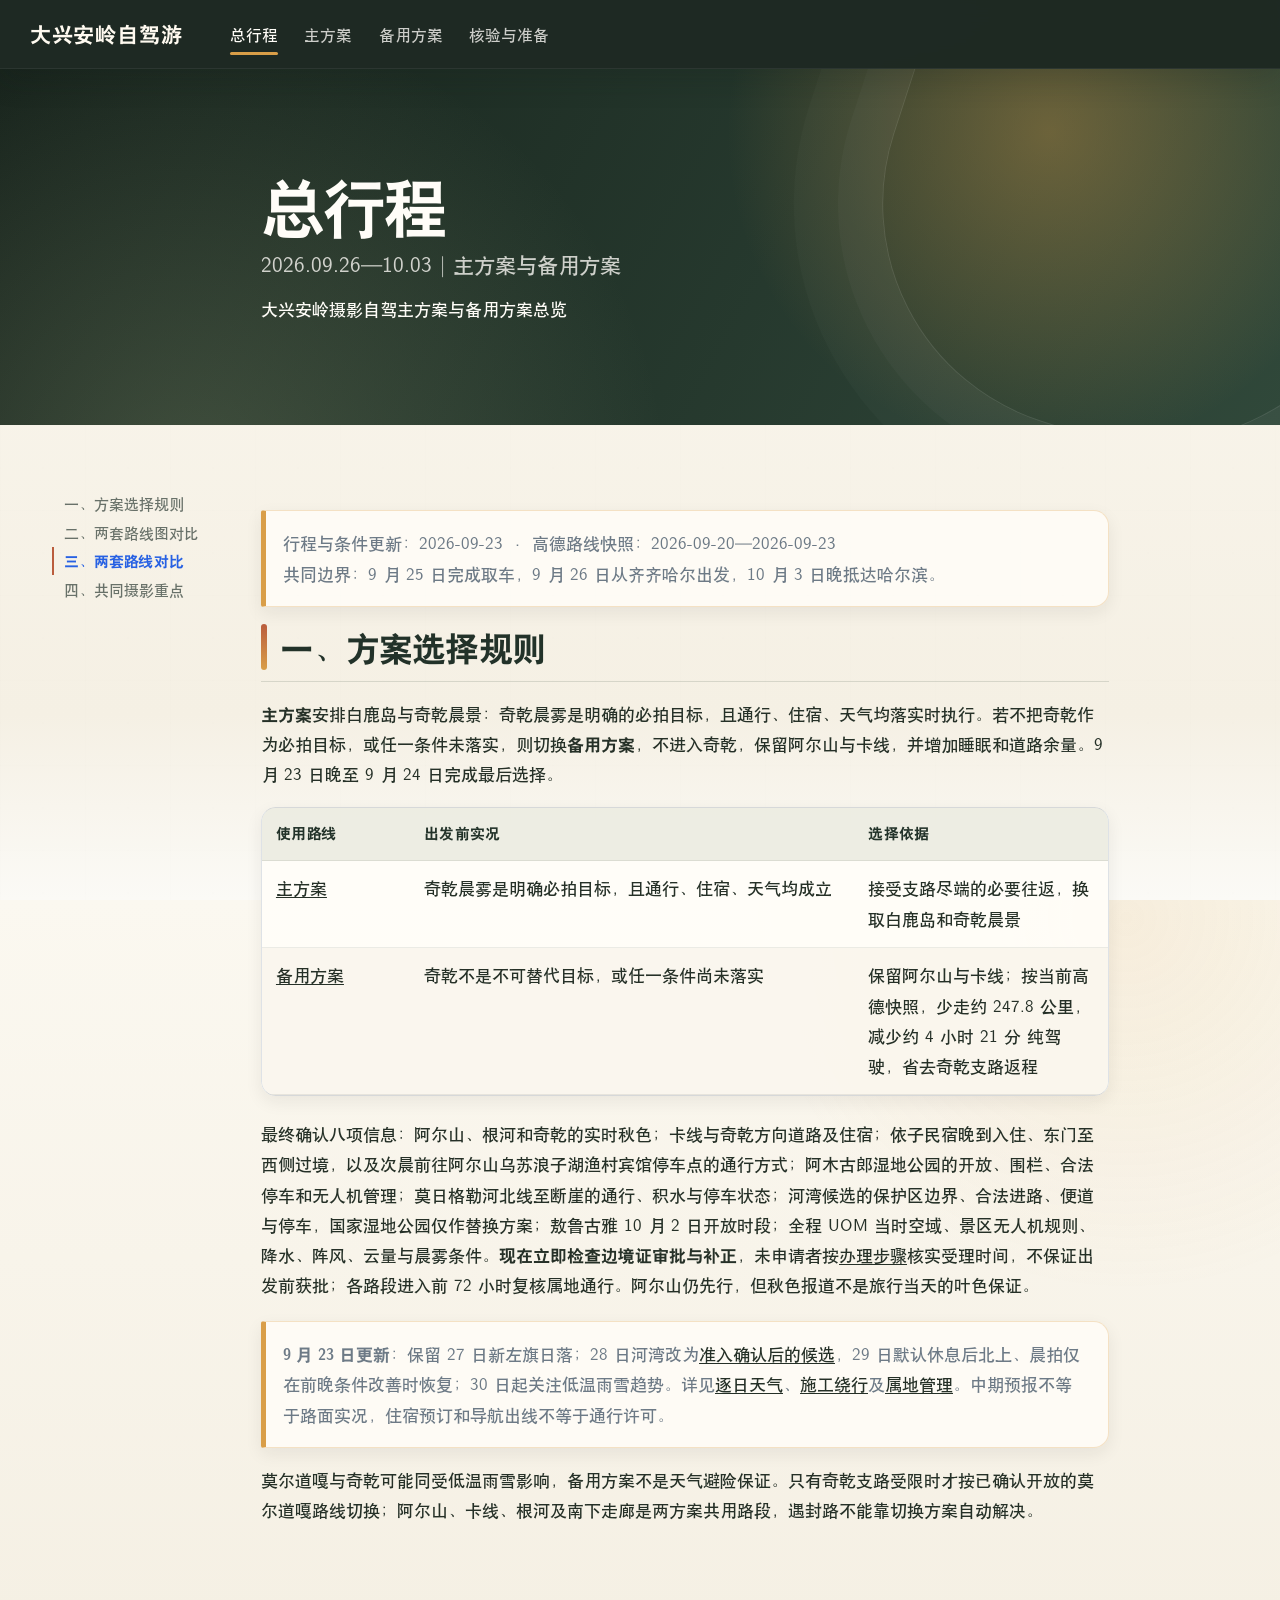
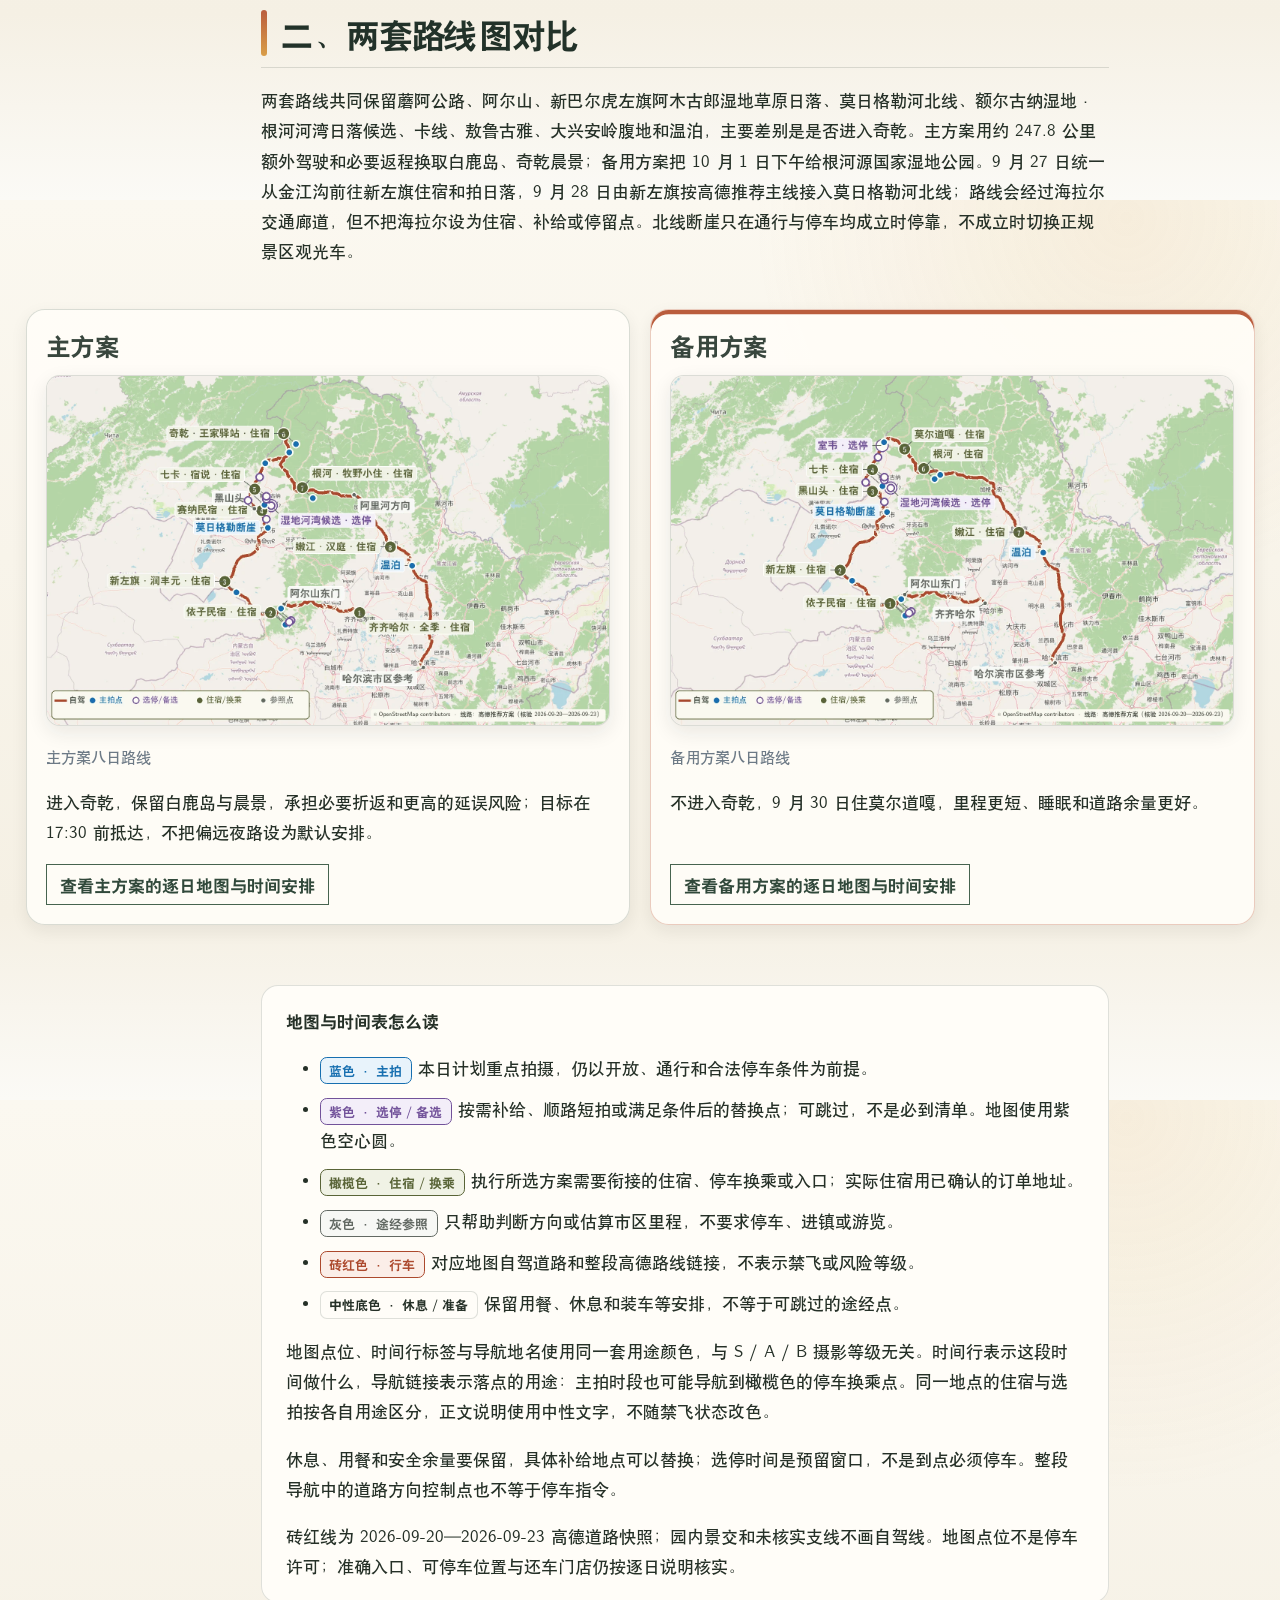
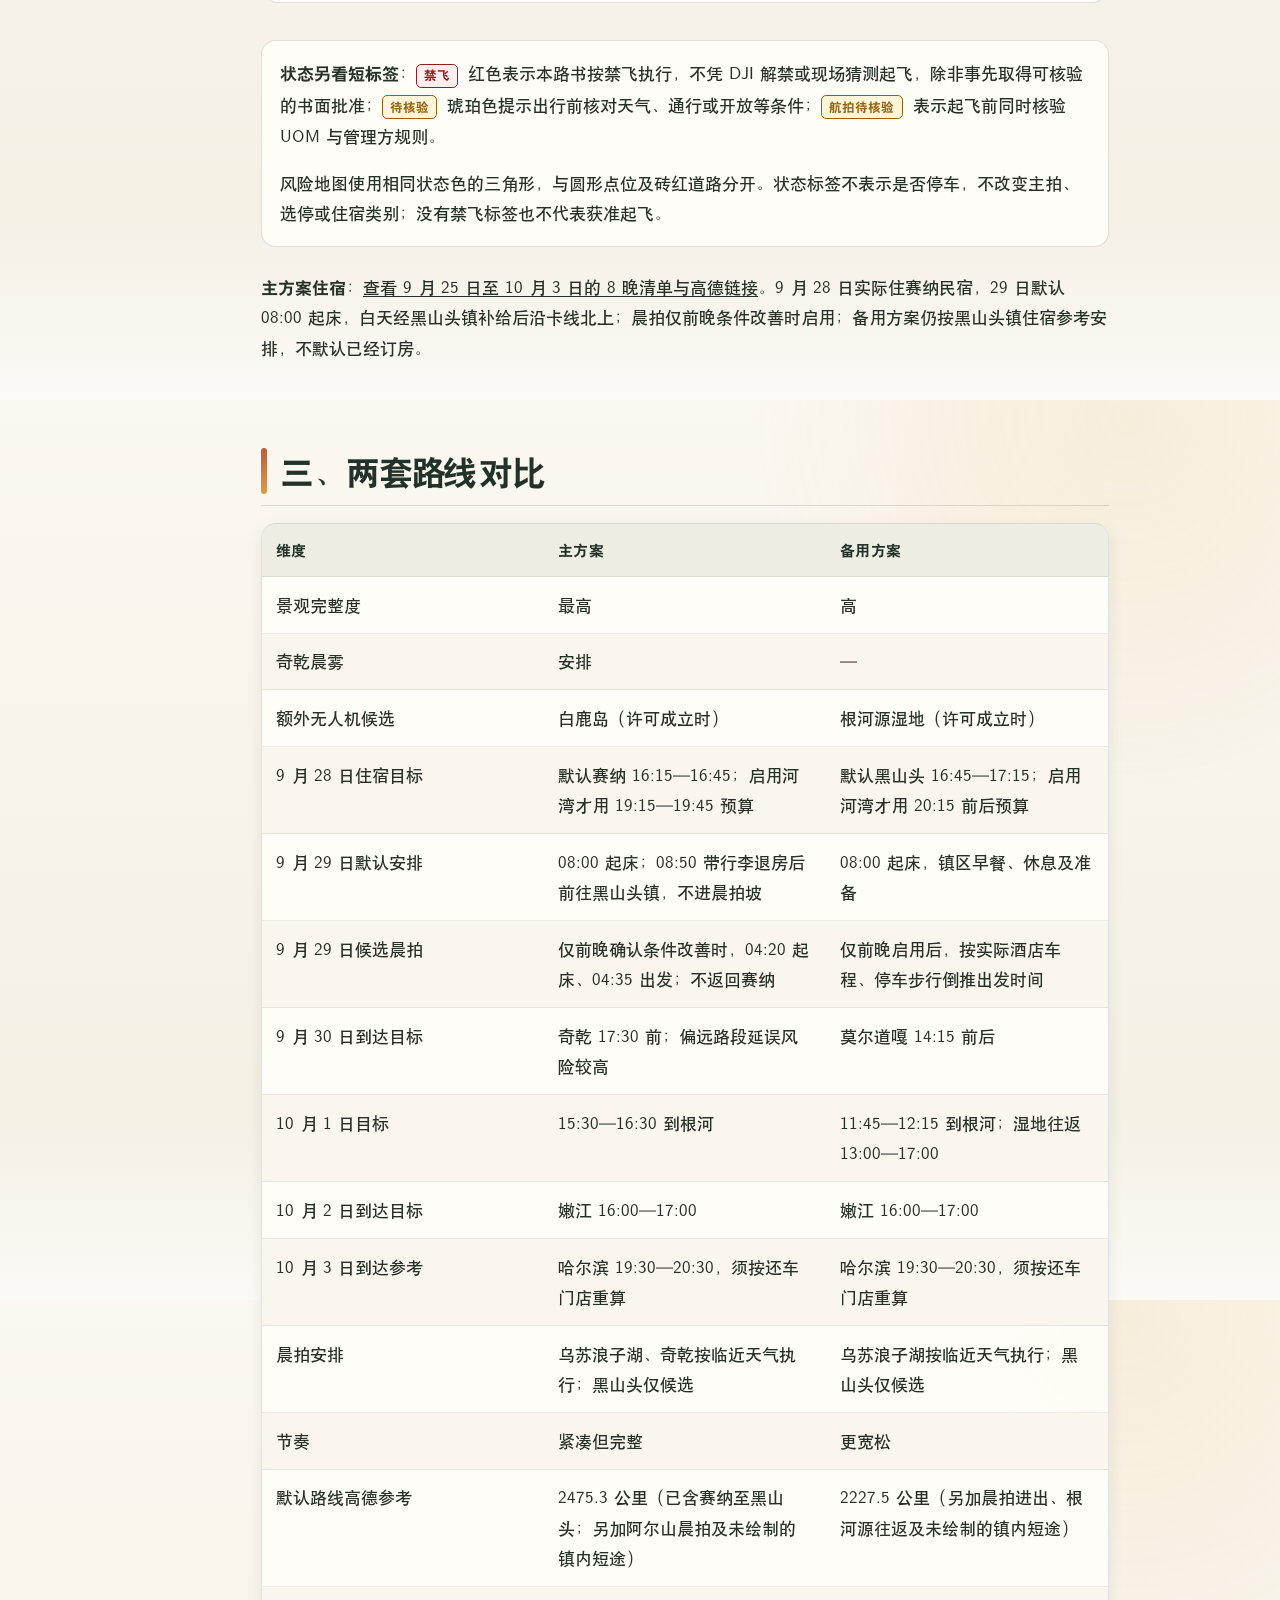
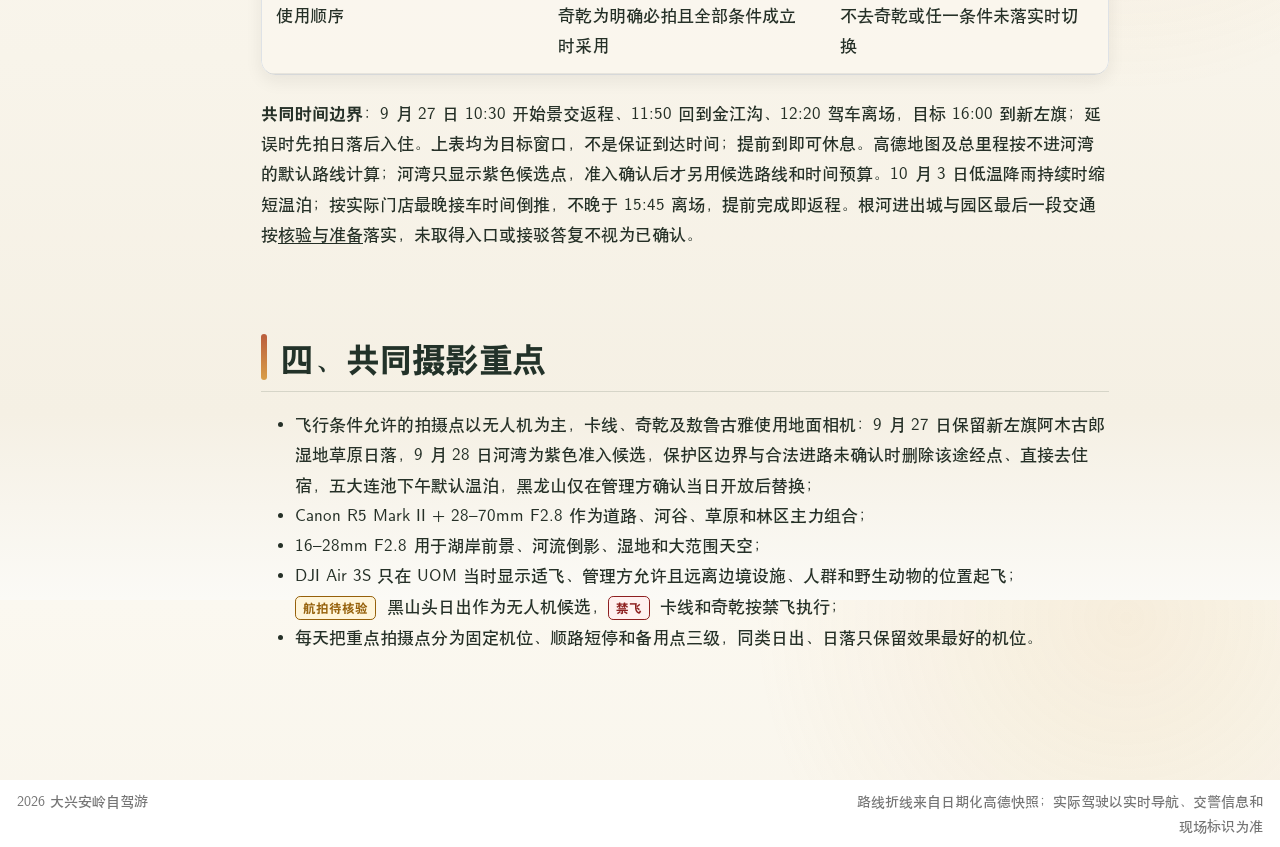
==== commit a80a5e7d: "Built site for gh-pages" ====
--- a/index.html
+++ b/index.html
@@ -155,12 +155,12 @@
 
 
 <blockquote class="blockquote">
-<p>版本日期：2026-09-20<br> 共同边界：9 月 25 日完成取车，9 月 26 日从齐齐哈尔出发，10 月 3 日晚抵达哈尔滨。</p>
+<p>行程与条件更新：2026-09-23 · 高德路线快照：2026-09-20—2026-09-23<br> 共同边界：9 月 25 日完成取车，9 月 26 日从齐齐哈尔出发，10 月 3 日晚抵达哈尔滨。</p>
 </blockquote>
 <section id="一方案选择规则" class="level2">
 <h2 class="anchored" data-anchor-id="一方案选择规则">一、方案选择规则</h2>
 <p><strong>主方案</strong>安排白鹿岛与奇乾晨景：奇乾晨雾是明确的必拍目标，且通行、住宿、天气均落实时执行。若不把奇乾作为必拍目标，或任一条件未落实，则切换<strong>备用方案</strong>，不进入奇乾，保留阿尔山与卡线，并增加睡眠和道路余量。9 月 23 日晚至 9 月 24 日完成最后选择。</p>
-<div class="table-scroll compact-scroll" aria-label="窄屏以卡片显示的表格" role="region" tabindex="0">
+<div class="table-scroll compact-scroll" aria-label="窄屏以卡片显示的表格" tabindex="0" role="region">
 <table class="caption-top table">
 <thead>
 <tr class="header">
@@ -207,21 +207,21 @@
 选择依据
 </div>
 <div class="cell-content">
-保留阿尔山与卡线；按当前高德快照，少走约 245.7 公里，减少约 4 小时 26 分 纯驾驶，省去奇乾支路返程
+保留阿尔山与卡线；按当前高德快照，少走约 247.8 公里，减少约 4 小时 21 分 纯驾驶，省去奇乾支路返程
 </div></td>
 </tr>
 </tbody>
 </table>
 </div>
-<p>最终确认八项信息：阿尔山、根河和奇乾的实时秋色；卡线与奇乾方向道路及住宿；依子民宿晚到入住、东门至西侧过境，以及次晨前往阿尔山乌苏浪子湖渔村宾馆停车点的通行方式；阿木古郎湿地公园的开放、围栏、合法停车和无人机管理；莫日格勒河北线至断崖的通行、积水与停车状态；额尔古纳湿地·根河河湾日落机位的便道、围栏与土地管理，国家湿地公园仅作替换方案；敖鲁古雅 10 月 2 日开放时段；全程 UOM 当时空域、景区无人机规则、降水、阵风、云量与晨雾条件。<strong>现在立即检查边境证审批与补正</strong>，未申请者按<a href="./sources.html#permits">办理步骤</a>核实受理时间，不保证出发前获批；各路段进入前 72 小时复核属地通行。阿尔山仍先行，但秋色报道不是旅行当天的叶色保证。</p>
+<p>最终确认八项信息：阿尔山、根河和奇乾的实时秋色；卡线与奇乾方向道路及住宿；依子民宿晚到入住、东门至西侧过境，以及次晨前往阿尔山乌苏浪子湖渔村宾馆停车点的通行方式；阿木古郎湿地公园的开放、围栏、合法停车和无人机管理；莫日格勒河北线至断崖的通行、积水与停车状态；河湾候选的保护区边界、合法进路、便道与停车，国家湿地公园仅作替换方案；敖鲁古雅 10 月 2 日开放时段；全程 UOM 当时空域、景区无人机规则、降水、阵风、云量与晨雾条件。<strong>现在立即检查边境证审批与补正</strong>，未申请者按<a href="./sources.html#permits">办理步骤</a>核实受理时间，不保证出发前获批；各路段进入前 72 小时复核属地通行。阿尔山仍先行，但秋色报道不是旅行当天的叶色保证。</p>
 <blockquote class="blockquote">
-<p><strong>9 月 20 日更新</strong>：逐日<a href="./sources.html#weather-checks">天气趋势</a>、<a href="./sources.html#road-controls">施工与绕行</a>、<a href="./sources.html#jurisdictions">属地管理分工</a>已按本次住宿和路线对应。当前中期预报有低温、降水信号；道路出线、工程完工和预订住宿均不等于已获通行许可。出发前仍须取得实际点位的短期天气及管理方答复。</p>
+<p><strong>9 月 23 日更新</strong>：保留 27 日新左旗日落；28 日河湾改为<a href="./sources.html#riverbend-access">准入确认后的候选</a>，29 日默认休息后北上、晨拍仅在前晚条件改善时恢复；30 日起关注低温雨雪趋势。详见<a href="./sources.html#weather-checks">逐日天气</a>、<a href="./sources.html#road-controls">施工绕行</a>及<a href="./sources.html#jurisdictions">属地管理</a>。中期预报不等于路面实况，住宿预订和导航出线不等于通行许可。</p>
 </blockquote>
-<p>只有奇乾支路受限时才按已确认开放的莫尔道嘎路线切换；阿尔山、卡线、根河及南下走廊是两方案共用路段，遇封路不能靠切换方案自动解决。</p>
+<p>莫尔道嘎与奇乾可能同受低温雨雪影响，备用方案不是天气避险保证。只有奇乾支路受限时才按已确认开放的莫尔道嘎路线切换；阿尔山、卡线、根河及南下走廊是两方案共用路段，遇封路不能靠切换方案自动解决。</p>
 </section>
 <section id="二两套路线图对比" class="level2 page-columns page-full">
 <h2 class="anchored" data-anchor-id="二两套路线图对比">二、两套路线图对比</h2>
-<p>两套路线共同保留蘑阿公路、阿尔山、新巴尔虎左旗阿木古郎湿地草原日落、莫日格勒河北线、额尔古纳湿地·根河河湾日落、卡线、敖鲁古雅、大兴安岭腹地和温泊，主要差别是是否进入奇乾。主方案用约 245.7 公里额外驾驶和必要返程换取白鹿岛、奇乾晨景；备用方案把 10 月 1 日下午给根河源国家湿地公园。9 月 27 日统一从金江沟前往新左旗住宿和拍日落，9 月 28 日由新左旗按高德推荐主线接入莫日格勒河北线；路线会经过海拉尔交通廊道，但不把海拉尔设为住宿、补给或停留点。北线断崖只在通行与停车均成立时停靠，不成立时切换正规景区观光车。</p>
+<p>两套路线共同保留蘑阿公路、阿尔山、新巴尔虎左旗阿木古郎湿地草原日落、莫日格勒河北线、额尔古纳湿地·根河河湾日落候选、卡线、敖鲁古雅、大兴安岭腹地和温泊，主要差别是是否进入奇乾。主方案用约 247.8 公里额外驾驶和必要返程换取白鹿岛、奇乾晨景；备用方案把 10 月 1 日下午给根河源国家湿地公园。9 月 27 日统一从金江沟前往新左旗住宿和拍日落，9 月 28 日由新左旗按高德推荐主线接入莫日格勒河北线；路线会经过海拉尔交通廊道，但不把海拉尔设为住宿、补给或停留点。北线断崖只在通行与停车均成立时停靠，不成立时切换正规景区观光车。</p>
 <div class="route-comparison column-page">
 <section id="主方案" class="level3 route-card">
 <h3 class="anchored" data-anchor-id="主方案">主方案</h3>
@@ -258,17 +258,17 @@
 </ul>
 <p>地图点位、时间行标签与导航地名使用同一套用途颜色，与 S / A / B 摄影等级无关。时间行表示这段时间做什么，导航链接表示落点的用途：主拍时段也可能导航到橄榄色的停车换乘点。同一地点的住宿与选拍按各自用途区分，正文说明使用中性文字，不随禁飞状态改色。</p>
 <p>休息、用餐和安全余量要保留，具体补给地点可以替换；选停时间是预留窗口，不是到点必须停车。整段导航中的道路方向控制点也不等于停车指令。</p>
-<p>砖红线为 2026-09-20 高德道路快照；园内景交和未核实支线不画自驾线。地图点位不是停车许可；准确入口、可停车位置与还车门店仍按逐日说明核实。</p>
+<p>砖红线为 2026-09-20—2026-09-23 高德道路快照；园内景交和未核实支线不画自驾线。地图点位不是停车许可；准确入口、可停车位置与还车门店仍按逐日说明核实。</p>
 </div>
 <div class="drone-legend">
 <p><strong>状态另看短标签</strong>：<span class="status-tag status-no-fly">禁飞</span> 红色表示本路书按禁飞执行，不凭 DJI 解禁或现场猜测起飞，除非事先取得可核验的书面批准；<span class="status-tag status-check">待核验</span> 琥珀色提示出行前核对天气、通行或开放等条件；<span class="status-tag status-check">航拍待核验</span> 表示起飞前同时核验 UOM 与管理方规则。</p>
 <p>风险地图使用相同状态色的三角形，与圆形点位及砖红道路分开。状态标签不表示是否停车，不改变主拍、选停或住宿类别；没有禁飞标签也不代表获准起飞。</p>
 </div>
-<p><strong>主方案住宿</strong>：<a href="./primary.html#primary-lodgings">查看 9 月 25 日至 10 月 3 日的 8 晚清单与高德链接</a>。9 月 28 日实际住赛纳民宿，29 日从民宿驾车去黑山头晨拍，再沿卡线北上；备用方案仍按黑山头镇住宿参考安排，不默认已经订房。</p>
+<p><strong>主方案住宿</strong>：<a href="./primary.html#primary-lodgings">查看 9 月 25 日至 10 月 3 日的 8 晚清单与高德链接</a>。9 月 28 日实际住赛纳民宿，29 日默认 08:00 起床，白天经黑山头镇补给后沿卡线北上；晨拍仅前晚条件改善时启用；备用方案仍按黑山头镇住宿参考安排，不默认已经订房。</p>
 </section>
 <section id="三两套路线对比" class="level2">
 <h2 class="anchored" data-anchor-id="三两套路线对比">三、两套路线对比</h2>
-<div class="table-scroll compact-scroll" aria-label="窄屏以卡片显示的表格" role="region" tabindex="0">
+<div class="table-scroll compact-scroll" aria-label="窄屏以卡片显示的表格" tabindex="0" role="region">
 <table class="caption-top table">
 <colgroup>
 <col style="width: 33%">
@@ -354,13 +354,13 @@
 主方案
 </div>
 <div class="cell-content">
-赛纳民宿 19:15—19:45
-</div></td>
-<td data-label="备用方案"><div class="cell-label" aria-hidden="true">
-备用方案
-</div>
-<div class="cell-content">
-黑山头镇 20:15 前后
+默认赛纳 16:15—16:45；启用河湾才用 19:15—19:45 预算
+</div></td>
+<td data-label="备用方案"><div class="cell-label" aria-hidden="true">
+备用方案
+</div>
+<div class="cell-content">
+默认黑山头 16:45—17:15；启用河湾才用 20:15 前后预算
 </div></td>
 </tr>
 <tr class="odd">
@@ -368,19 +368,19 @@
 维度
 </div>
 <div class="cell-content">
-9 月 29 日晨拍出发
-</div></td>
-<td data-label="主方案"><div class="cell-label" aria-hidden="true">
-主方案
-</div>
-<div class="cell-content">
-04:20 起床，04:35 带行李从赛纳出发；不返回民宿
-</div></td>
-<td data-label="备用方案"><div class="cell-label" aria-hidden="true">
-备用方案
-</div>
-<div class="cell-content">
-住黑山头镇，按实际酒店倒推到位时间
+9 月 29 日默认安排
+</div></td>
+<td data-label="主方案"><div class="cell-label" aria-hidden="true">
+主方案
+</div>
+<div class="cell-content">
+08:00 起床；08:50 带行李退房后前往黑山头镇，不进晨拍坡
+</div></td>
+<td data-label="备用方案"><div class="cell-label" aria-hidden="true">
+备用方案
+</div>
+<div class="cell-content">
+08:00 起床，镇区早餐、休息及准备
 </div></td>
 </tr>
 <tr class="even">
@@ -388,6 +388,26 @@
 维度
 </div>
 <div class="cell-content">
+9 月 29 日候选晨拍
+</div></td>
+<td data-label="主方案"><div class="cell-label" aria-hidden="true">
+主方案
+</div>
+<div class="cell-content">
+仅前晚确认条件改善时，04:20 起床、04:35 出发；不返回赛纳
+</div></td>
+<td data-label="备用方案"><div class="cell-label" aria-hidden="true">
+备用方案
+</div>
+<div class="cell-content">
+仅前晚启用后，按实际酒店车程、停车步行倒推出发时间
+</div></td>
+</tr>
+<tr class="odd">
+<td data-label="维度"><div class="cell-label" aria-hidden="true">
+维度
+</div>
+<div class="cell-content">
 9 月 30 日到达目标
 </div></td>
 <td data-label="主方案"><div class="cell-label" aria-hidden="true">
@@ -403,24 +423,44 @@
 莫尔道嘎 14:15 前后
 </div></td>
 </tr>
+<tr class="even">
+<td data-label="维度"><div class="cell-label" aria-hidden="true">
+维度
+</div>
+<div class="cell-content">
+10 月 1 日目标
+</div></td>
+<td data-label="主方案"><div class="cell-label" aria-hidden="true">
+主方案
+</div>
+<div class="cell-content">
+15:30—16:30 到根河
+</div></td>
+<td data-label="备用方案"><div class="cell-label" aria-hidden="true">
+备用方案
+</div>
+<div class="cell-content">
+11:45—12:15 到根河；湿地往返 13:00—17:00
+</div></td>
+</tr>
 <tr class="odd">
 <td data-label="维度"><div class="cell-label" aria-hidden="true">
 维度
 </div>
 <div class="cell-content">
-10 月 1 日目标
-</div></td>
-<td data-label="主方案"><div class="cell-label" aria-hidden="true">
-主方案
-</div>
-<div class="cell-content">
-15:30—16:30 到根河
-</div></td>
-<td data-label="备用方案"><div class="cell-label" aria-hidden="true">
-备用方案
-</div>
-<div class="cell-content">
-11:45—12:15 到根河；湿地往返 13:00—17:00
+10 月 2 日到达目标
+</div></td>
+<td data-label="主方案"><div class="cell-label" aria-hidden="true">
+主方案
+</div>
+<div class="cell-content">
+嫩江 16:00—17:00
+</div></td>
+<td data-label="备用方案"><div class="cell-label" aria-hidden="true">
+备用方案
+</div>
+<div class="cell-content">
+嫩江 16:00—17:00
 </div></td>
 </tr>
 <tr class="even">
@@ -428,19 +468,19 @@
 维度
 </div>
 <div class="cell-content">
-10 月 2 日到达目标
-</div></td>
-<td data-label="主方案"><div class="cell-label" aria-hidden="true">
-主方案
-</div>
-<div class="cell-content">
-嫩江 16:00—17:00
-</div></td>
-<td data-label="备用方案"><div class="cell-label" aria-hidden="true">
-备用方案
-</div>
-<div class="cell-content">
-嫩江 16:00—17:00
+10 月 3 日到达参考
+</div></td>
+<td data-label="主方案"><div class="cell-label" aria-hidden="true">
+主方案
+</div>
+<div class="cell-content">
+哈尔滨 19:30—20:30，须按还车门店重算
+</div></td>
+<td data-label="备用方案"><div class="cell-label" aria-hidden="true">
+备用方案
+</div>
+<div class="cell-content">
+哈尔滨 19:30—20:30，须按还车门店重算
 </div></td>
 </tr>
 <tr class="odd">
@@ -448,19 +488,19 @@
 维度
 </div>
 <div class="cell-content">
-10 月 3 日到达参考
-</div></td>
-<td data-label="主方案"><div class="cell-label" aria-hidden="true">
-主方案
-</div>
-<div class="cell-content">
-哈尔滨 19:30—20:30，须按还车门店重算
-</div></td>
-<td data-label="备用方案"><div class="cell-label" aria-hidden="true">
-备用方案
-</div>
-<div class="cell-content">
-哈尔滨 19:30—20:30，须按还车门店重算
+晨拍安排
+</div></td>
+<td data-label="主方案"><div class="cell-label" aria-hidden="true">
+主方案
+</div>
+<div class="cell-content">
+乌苏浪子湖、奇乾按临近天气执行；黑山头仅候选
+</div></td>
+<td data-label="备用方案"><div class="cell-label" aria-hidden="true">
+备用方案
+</div>
+<div class="cell-content">
+乌苏浪子湖按临近天气执行；黑山头仅候选
 </div></td>
 </tr>
 <tr class="even">
@@ -468,19 +508,19 @@
 维度
 </div>
 <div class="cell-content">
-固定早起
-</div></td>
-<td data-label="主方案"><div class="cell-label" aria-hidden="true">
-主方案
-</div>
-<div class="cell-content">
-乌苏浪子湖、黑山头、奇乾
-</div></td>
-<td data-label="备用方案"><div class="cell-label" aria-hidden="true">
-备用方案
-</div>
-<div class="cell-content">
-乌苏浪子湖、黑山头
+节奏
+</div></td>
+<td data-label="主方案"><div class="cell-label" aria-hidden="true">
+主方案
+</div>
+<div class="cell-content">
+紧凑但完整
+</div></td>
+<td data-label="备用方案"><div class="cell-label" aria-hidden="true">
+备用方案
+</div>
+<div class="cell-content">
+更宽松
 </div></td>
 </tr>
 <tr class="odd">
@@ -488,42 +528,22 @@
 维度
 </div>
 <div class="cell-content">
-节奏
-</div></td>
-<td data-label="主方案"><div class="cell-label" aria-hidden="true">
-主方案
-</div>
-<div class="cell-content">
-紧凑但完整
-</div></td>
-<td data-label="备用方案"><div class="cell-label" aria-hidden="true">
-备用方案
-</div>
-<div class="cell-content">
-更宽松
+默认路线高德参考
+</div></td>
+<td data-label="主方案"><div class="cell-label" aria-hidden="true">
+主方案
+</div>
+<div class="cell-content">
+2475.3 公里（已含赛纳至黑山头；另加阿尔山晨拍及未绘制的镇内短途）
+</div></td>
+<td data-label="备用方案"><div class="cell-label" aria-hidden="true">
+备用方案
+</div>
+<div class="cell-content">
+2227.5 公里（另加晨拍进出、根河源往返及未绘制的镇内短途）
 </div></td>
 </tr>
 <tr class="even">
-<td data-label="维度"><div class="cell-label" aria-hidden="true">
-维度
-</div>
-<div class="cell-content">
-高德已绘线路参考
-</div></td>
-<td data-label="主方案"><div class="cell-label" aria-hidden="true">
-主方案
-</div>
-<div class="cell-content">
-2522.8 公里（已含赛纳至黑山头；另加阿尔山晨拍及未绘制的镇内短途）
-</div></td>
-<td data-label="备用方案"><div class="cell-label" aria-hidden="true">
-备用方案
-</div>
-<div class="cell-content">
-2277.1 公里（另加晨拍进出、根河源往返及未绘制的镇内短途）
-</div></td>
-</tr>
-<tr class="odd">
 <td data-label="维度"><div class="cell-label" aria-hidden="true">
 维度
 </div>
@@ -546,12 +566,12 @@
 </tbody>
 </table>
 </div>
-<p><strong>共同时间边界</strong>：9 月 27 日 10:30 开始景交返程、11:50 回到金江沟、12:20 驾车离场，目标 16:00 到新左旗；延误时先拍日落后入住。上表均为目标窗口，不是保证到达时间；提前到即可休息。10 月 3 日按实际门店最晚接车时间倒推，五大连池不晚于 15:45 离场。根河进出城与园区最后一段交通按<a href="./sources.html#access-parking">核验与准备</a>落实，未取得入口或接驳答复不视为已确认。</p>
+<p><strong>共同时间边界</strong>：9 月 27 日 10:30 开始景交返程、11:50 回到金江沟、12:20 驾车离场，目标 16:00 到新左旗；延误时先拍日落后入住。上表均为目标窗口，不是保证到达时间；提前到即可休息。高德地图及总里程按不进河湾的默认路线计算；河湾只显示紫色候选点，准入确认后才另用候选路线和时间预算。10 月 3 日低温降雨持续时缩短温泊；按实际门店最晚接车时间倒推，不晚于 15:45 离场，提前完成即返程。根河进出城与园区最后一段交通按<a href="./sources.html#access-parking">核验与准备</a>落实，未取得入口或接驳答复不视为已确认。</p>
 </section>
 <section id="四共同摄影重点" class="level2">
 <h2 class="anchored" data-anchor-id="四共同摄影重点">四、共同摄影重点</h2>
 <ul>
-<li>飞行条件允许的拍摄点以无人机为主，卡线、奇乾及敖鲁古雅使用地面相机：9 月 27 日保留新左旗阿木古郎湿地草原日落，9 月 28 日以额尔古纳湿地·根河河湾作为固定日落蓝点，五大连池下午默认温泊，黑龙山仅在管理方确认当日开放后替换；</li>
+<li>飞行条件允许的拍摄点以无人机为主，卡线、奇乾及敖鲁古雅使用地面相机：9 月 27 日保留新左旗阿木古郎湿地草原日落，9 月 28 日河湾为紫色准入候选，保护区边界与合法进路未确认时删除该途经点、直接去住宿，五大连池下午默认温泊，黑龙山仅在管理方确认当日开放后替换；</li>
 <li>Canon R5 Mark II + 28–70mm F2.8 作为道路、河谷、草原和林区主力组合；</li>
 <li>16–28mm F2.8 用于湖岸前景、河流倒影、湿地和大范围天空；</li>
 <li>DJI Air 3S 只在 UOM 当时显示适飞、管理方允许且远离边境设施、人群和野生动物的位置起飞；<span class="status-tag status-check">航拍待核验</span> <span>黑山头日出作为无人机候选</span>，<span class="status-tag status-no-fly">禁飞</span> <span>卡线和奇乾按禁飞执行</span>；</li>
